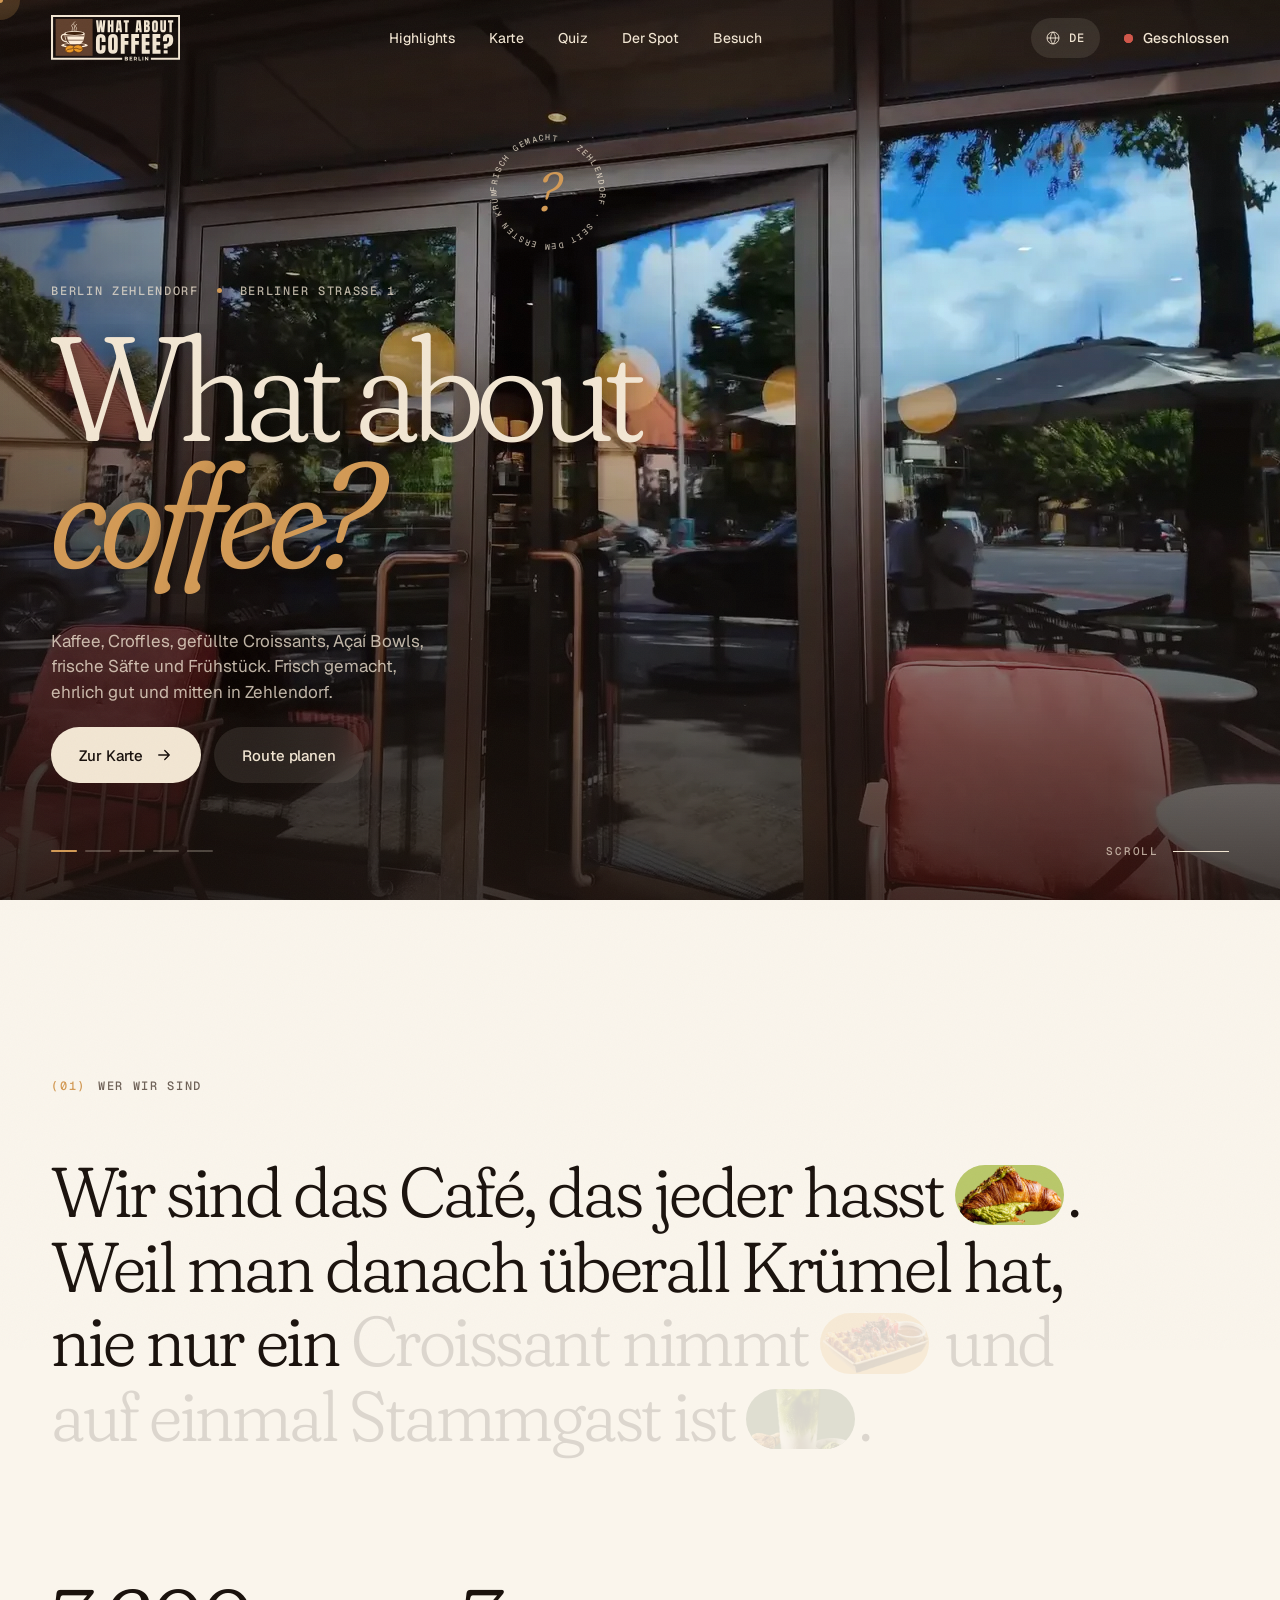
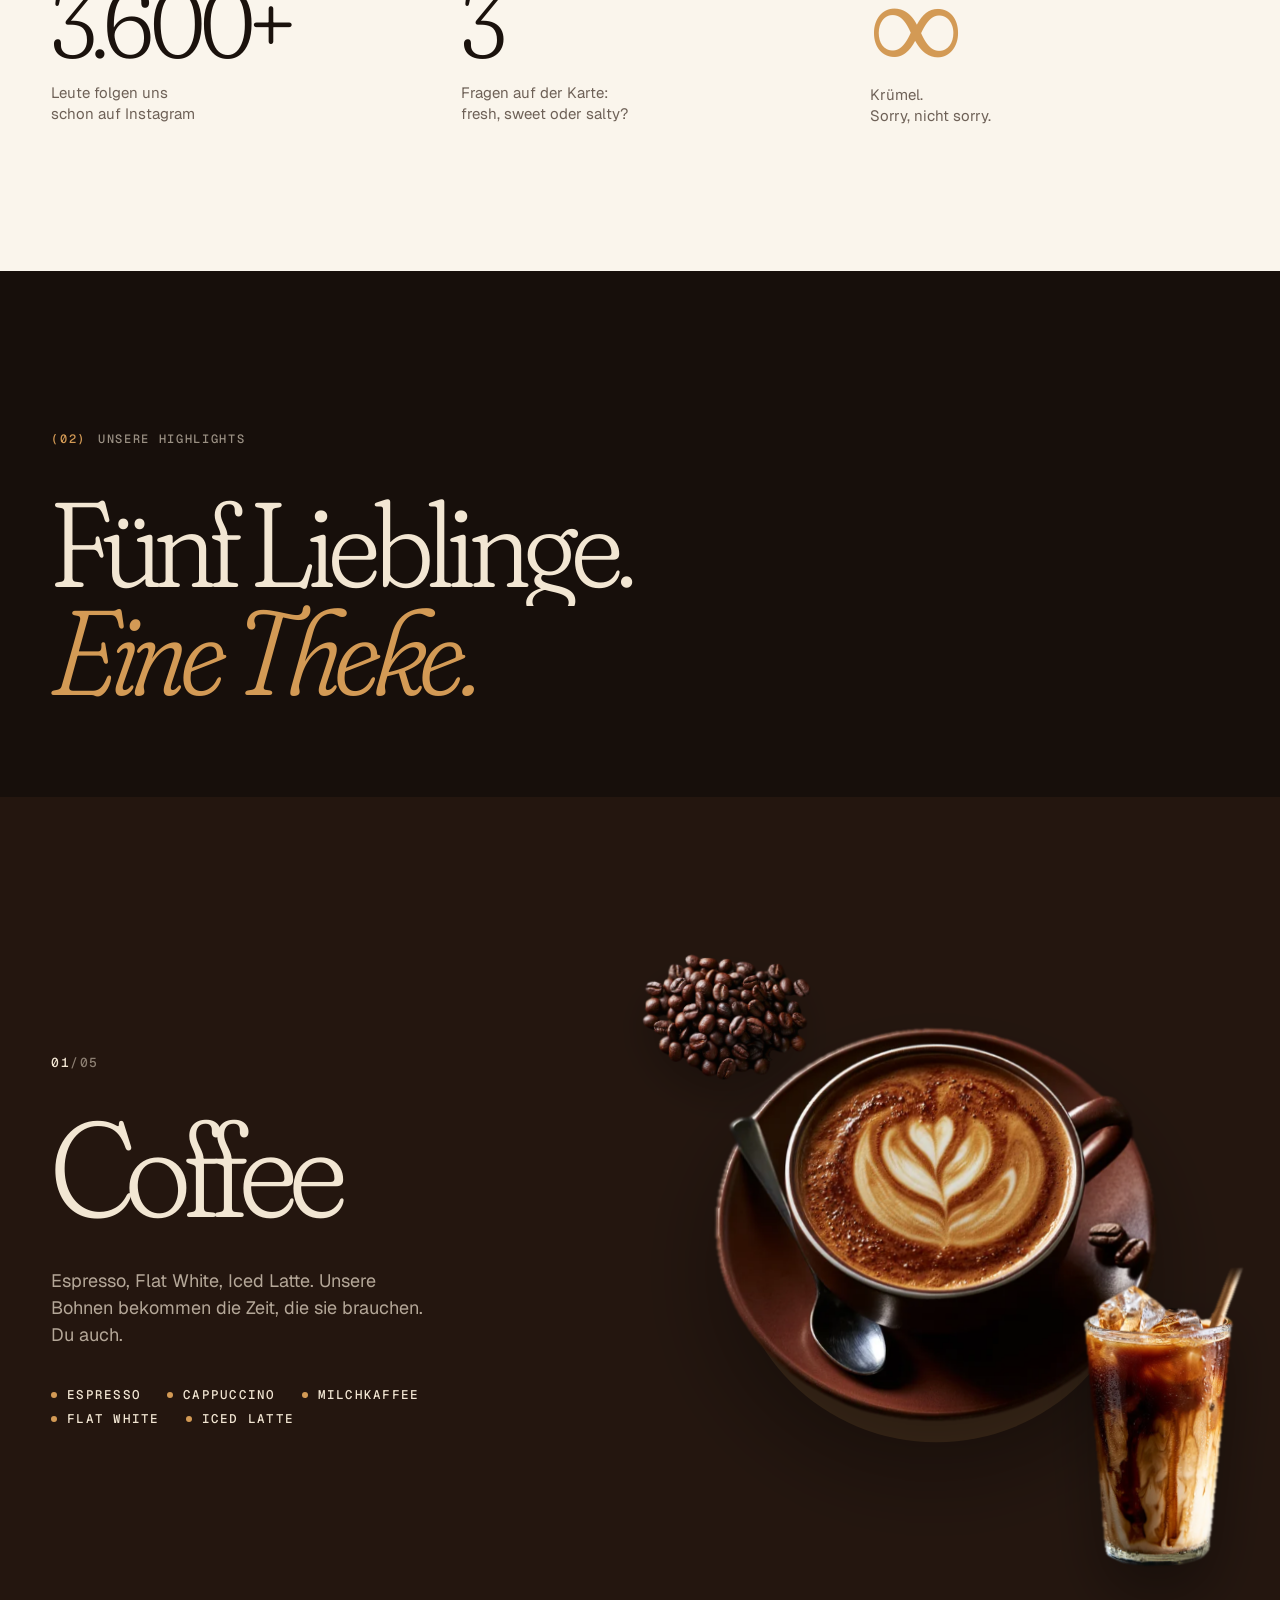
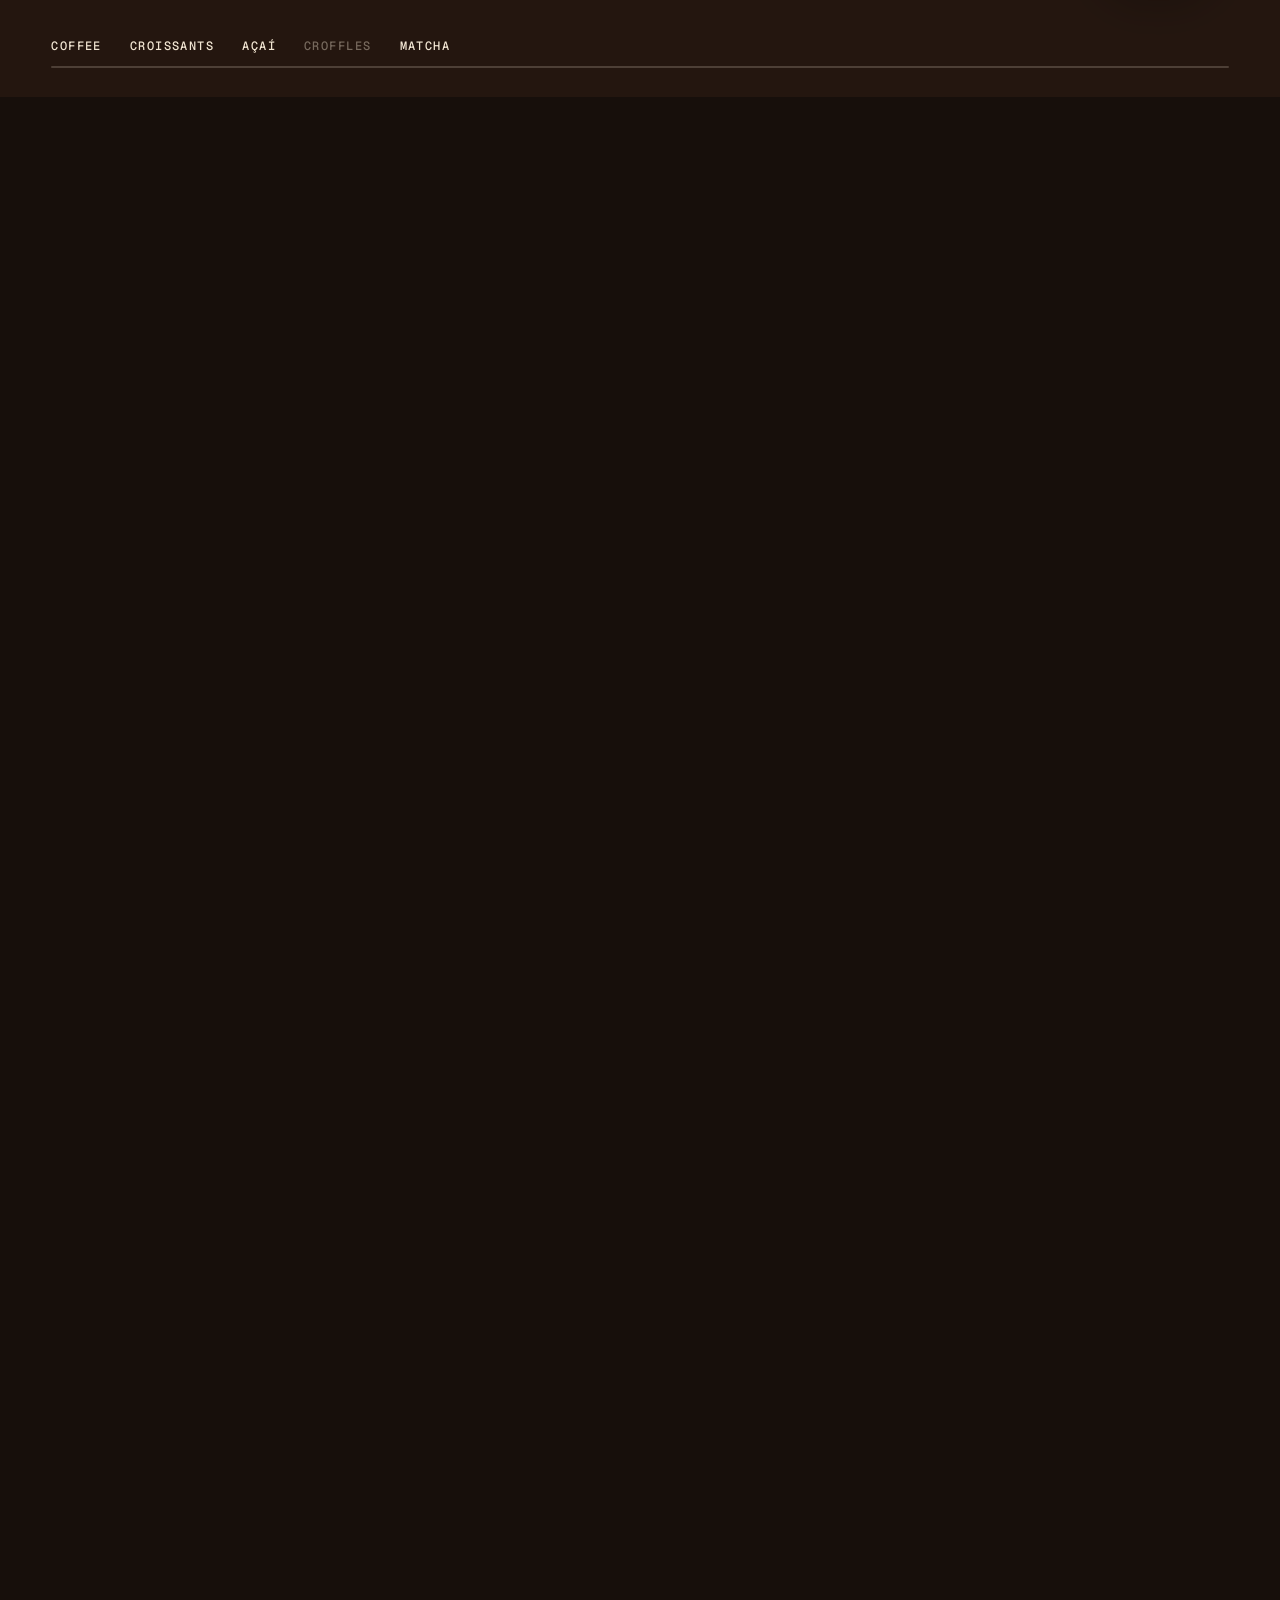
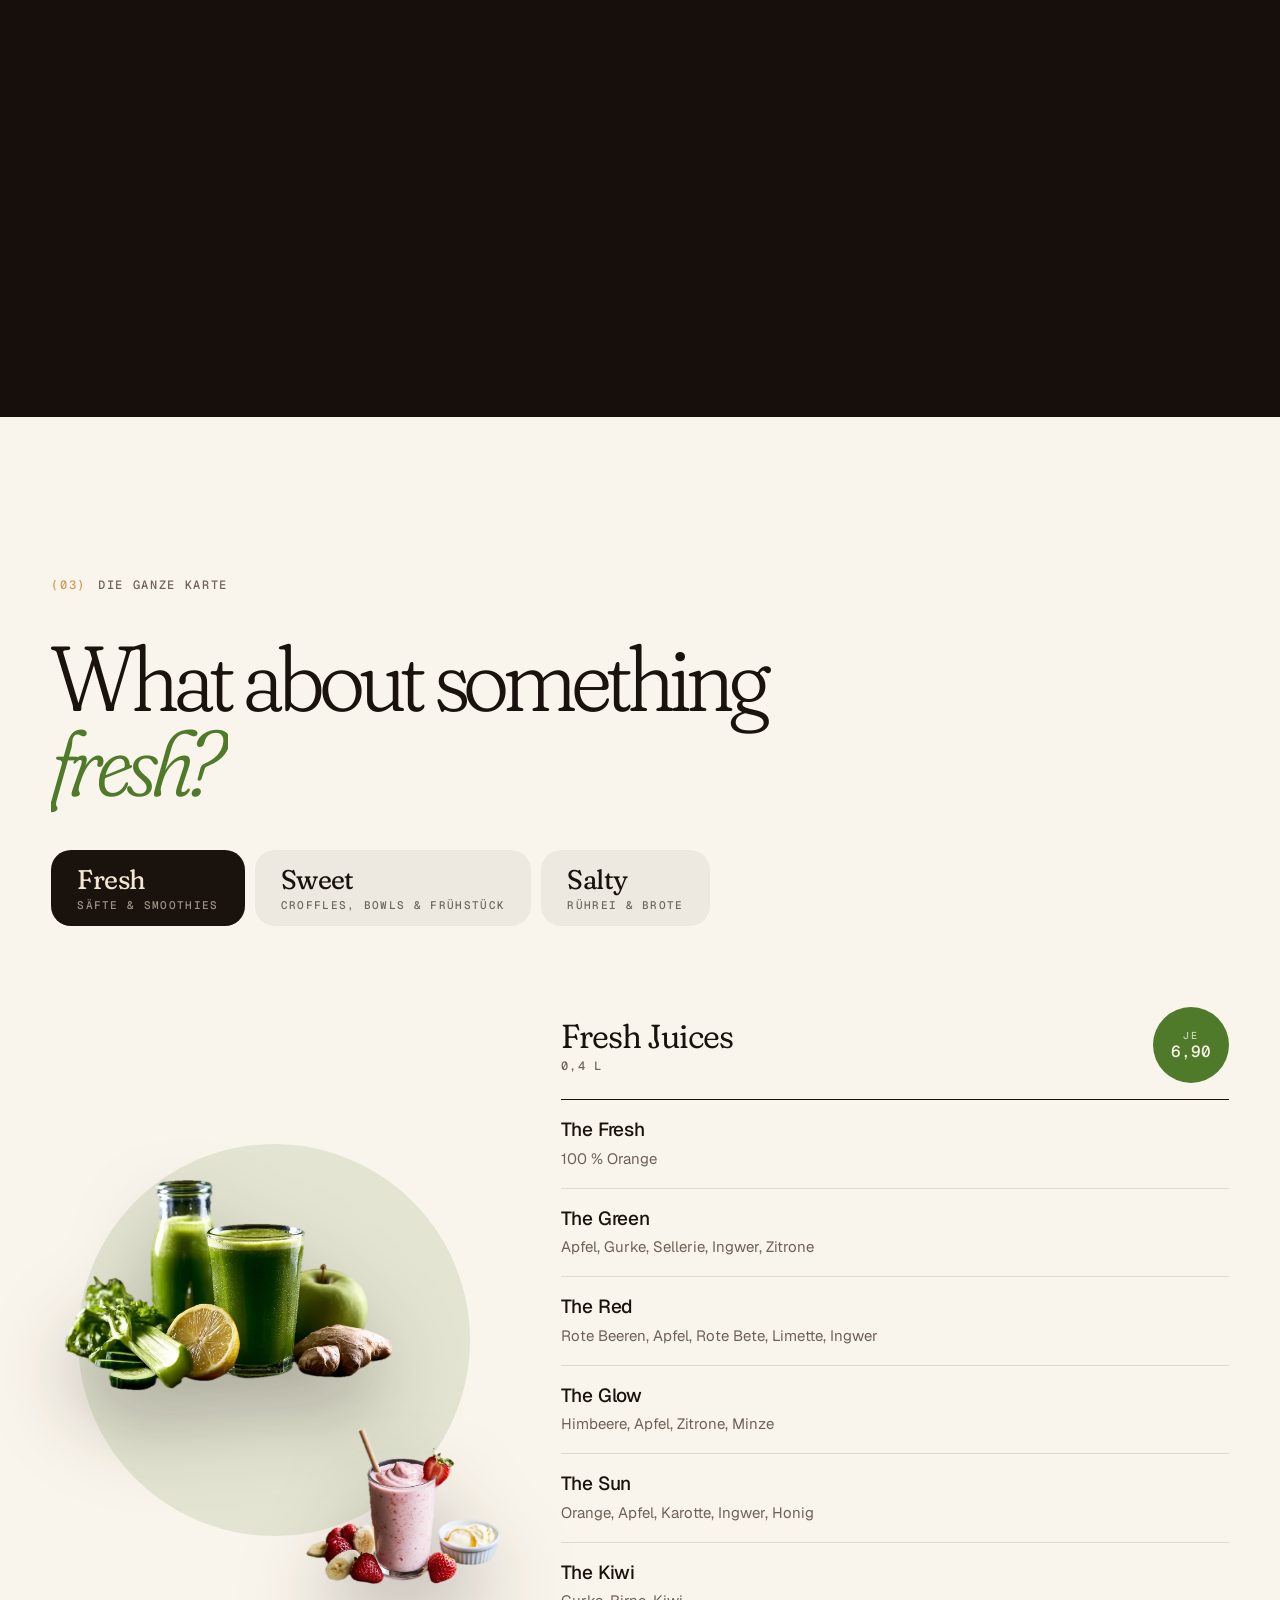
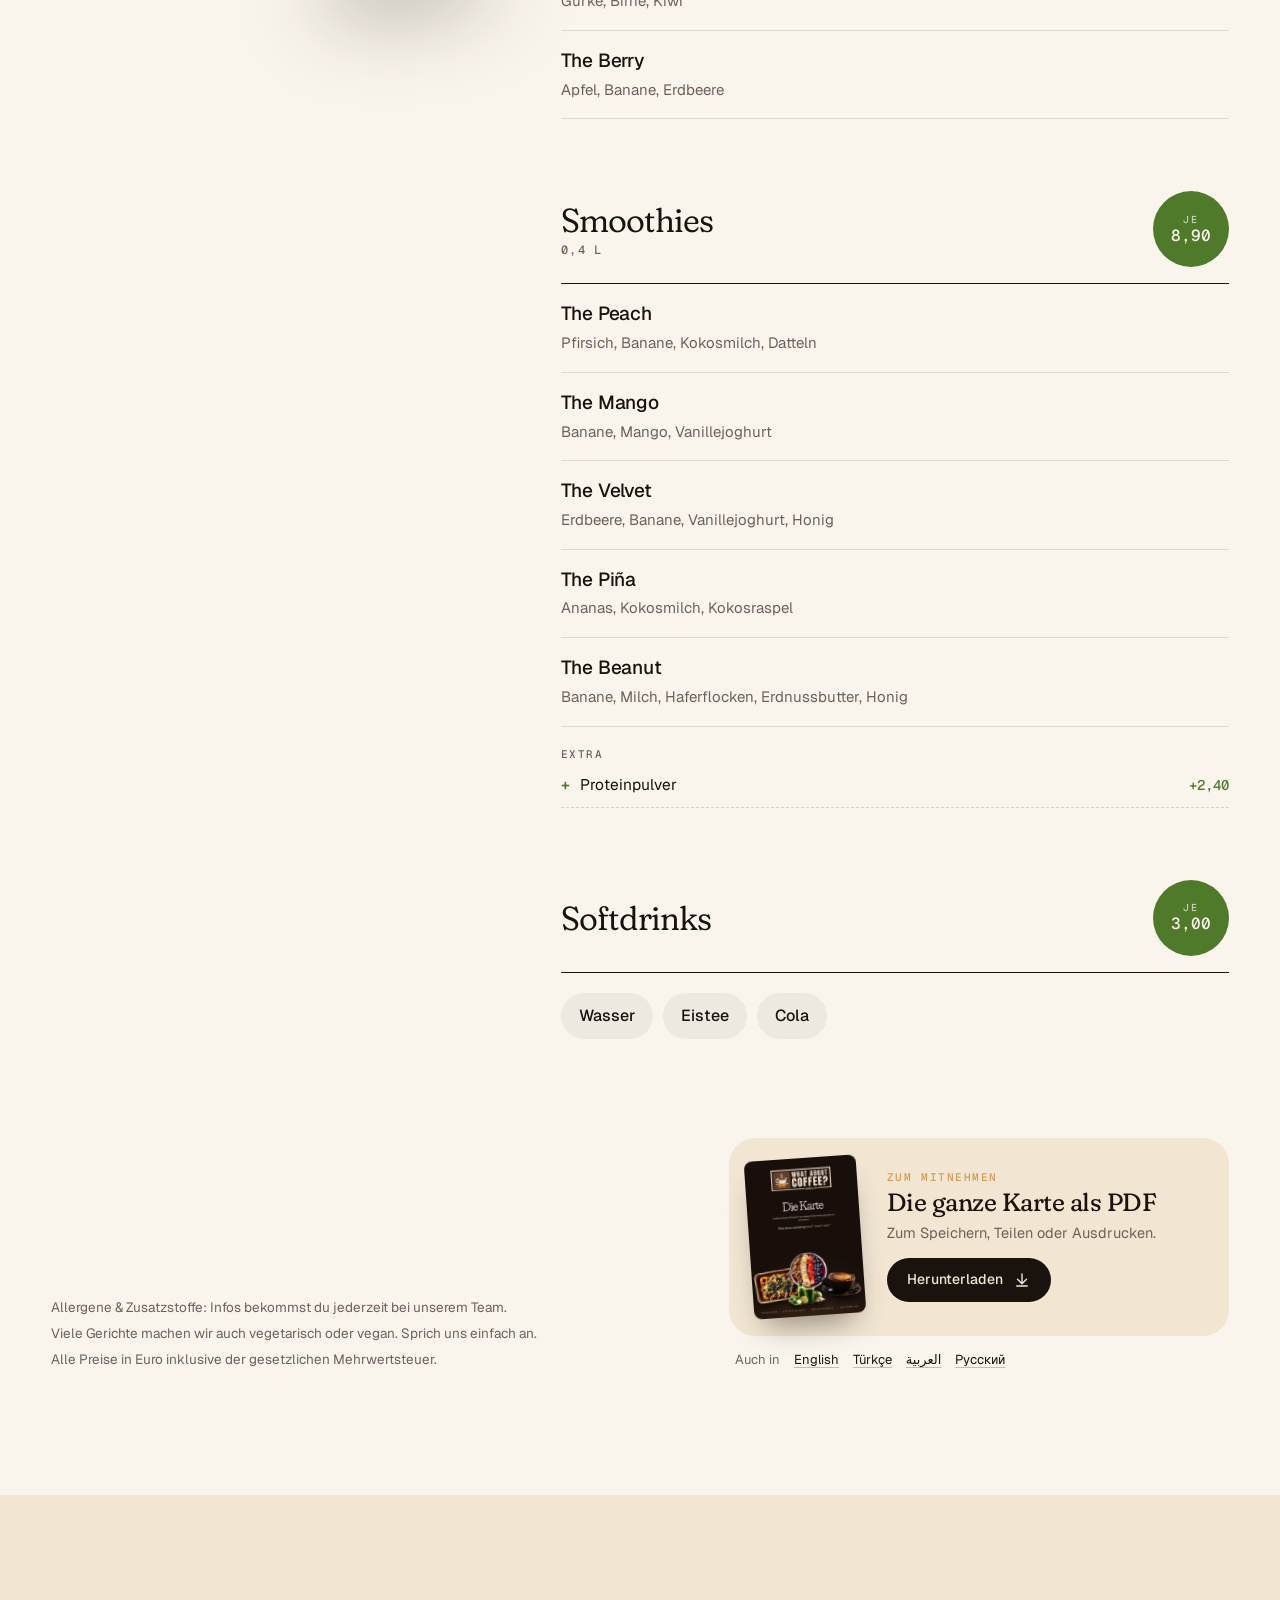
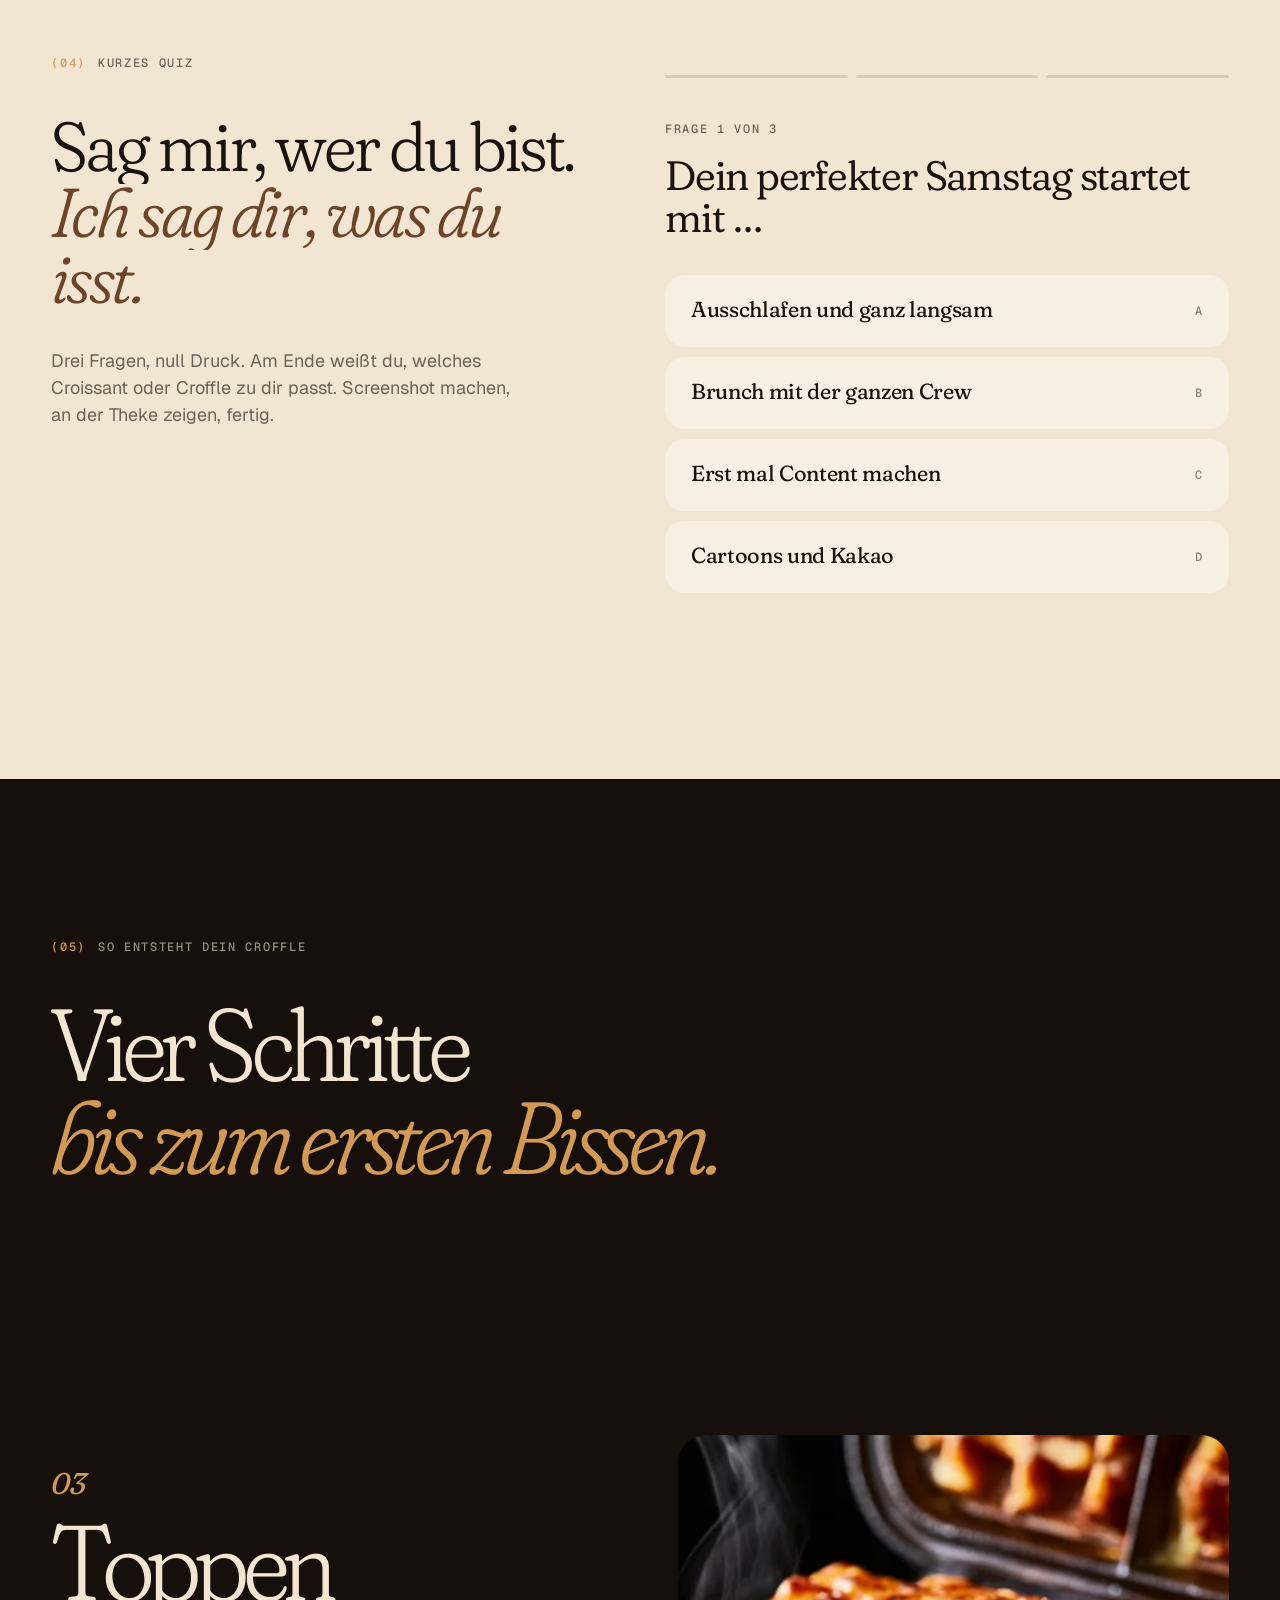
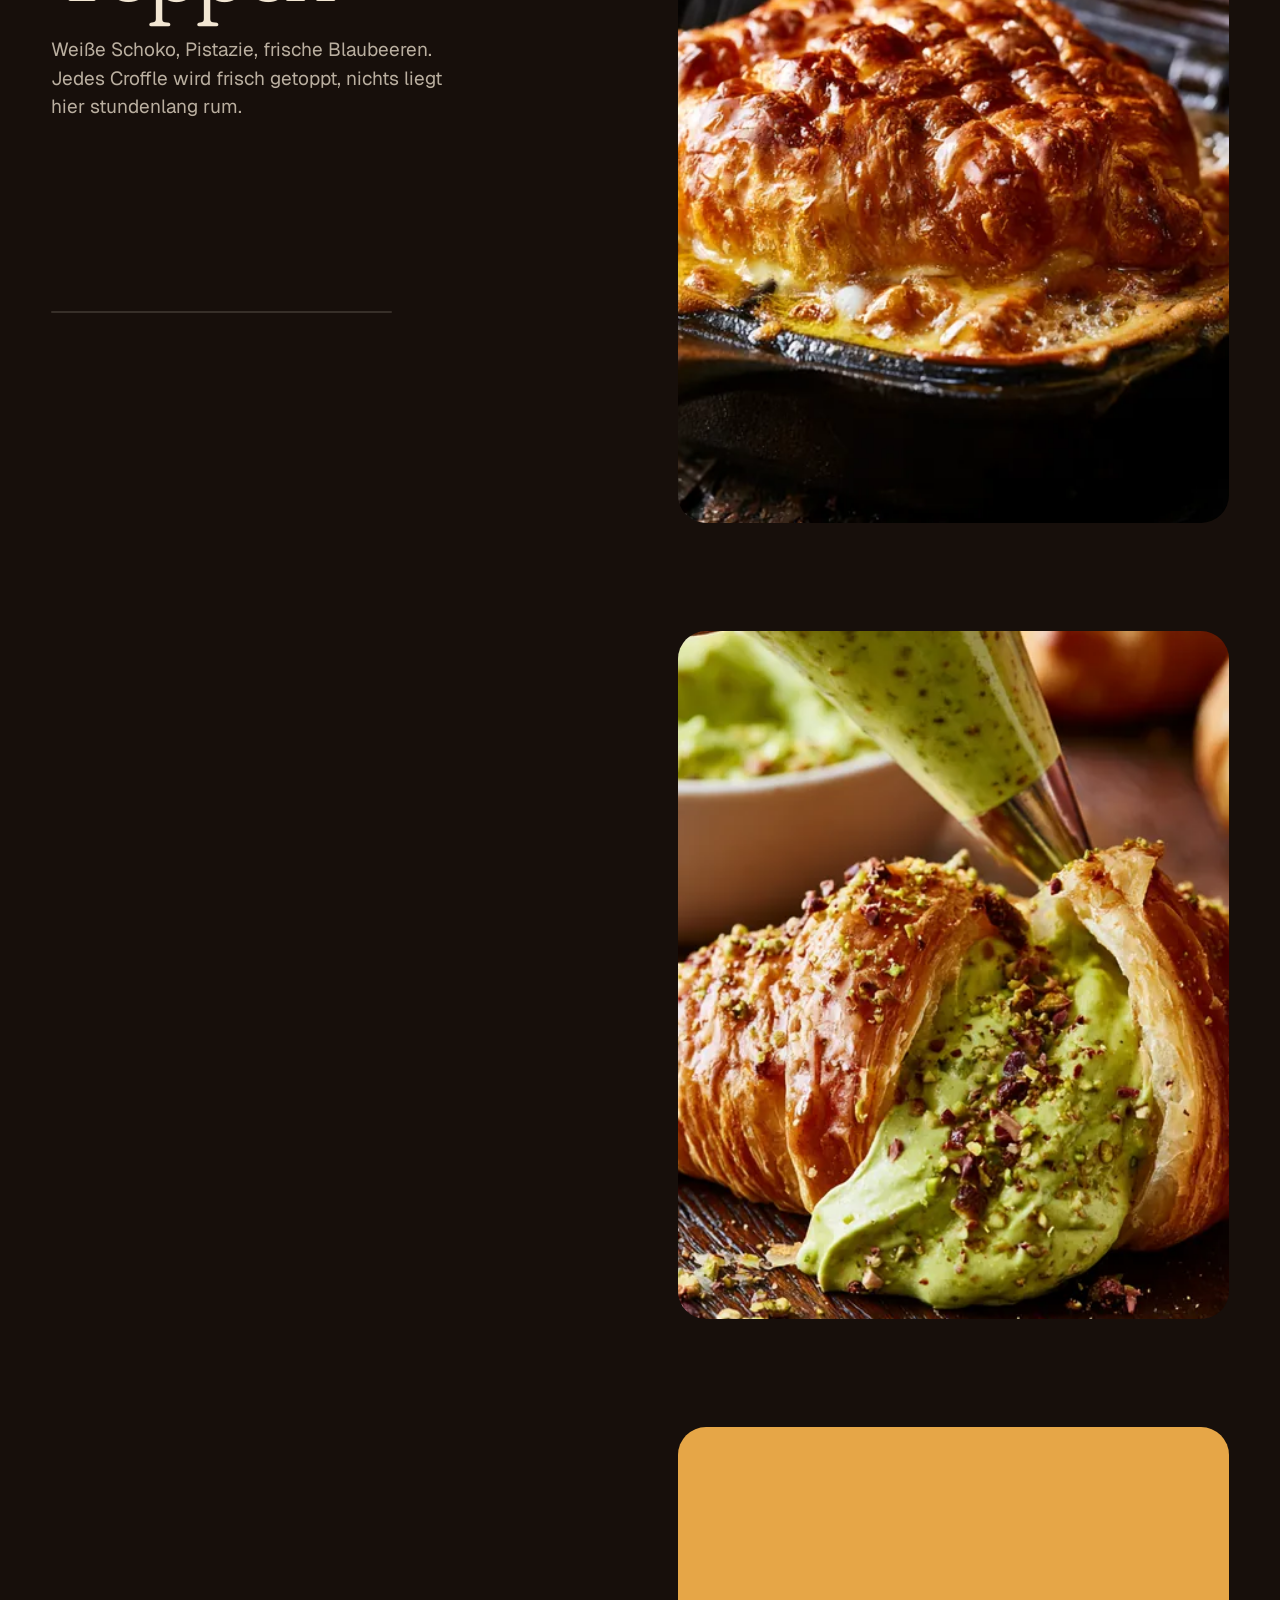
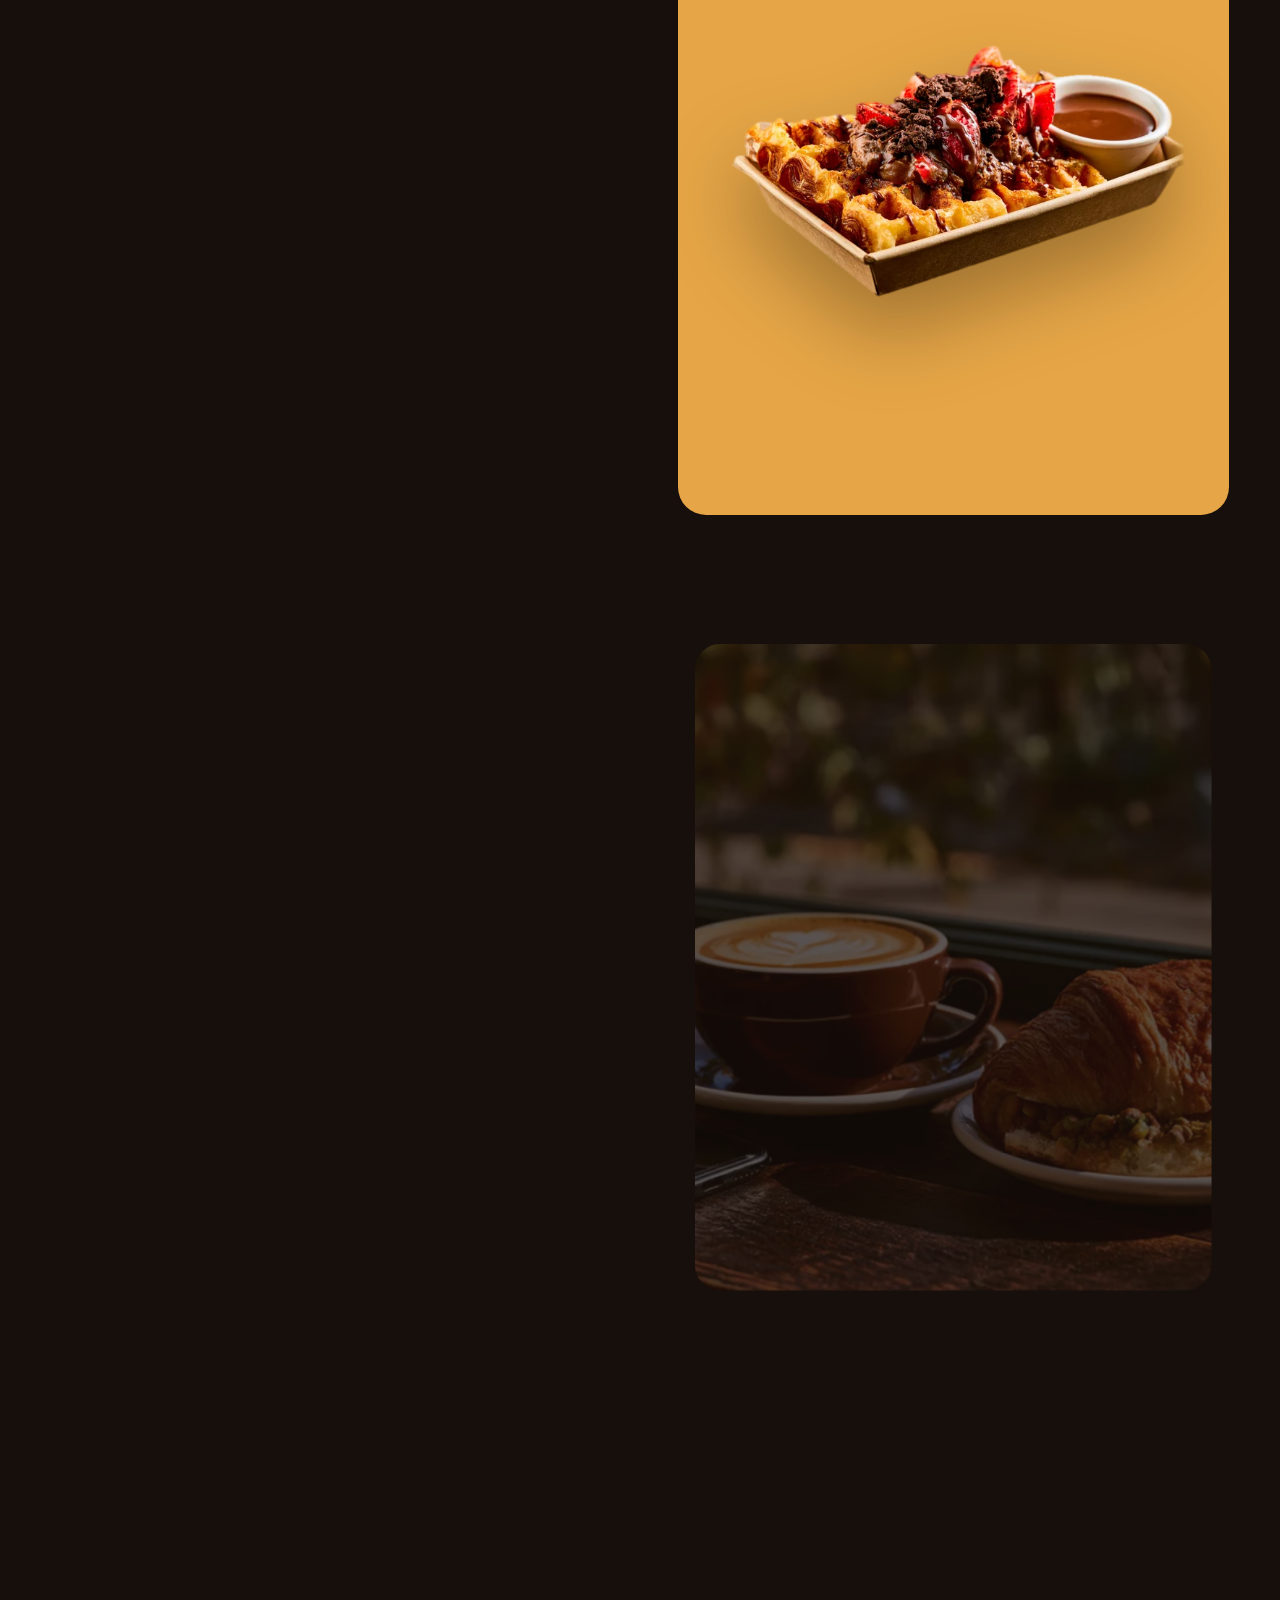
==== index.html @ 10cccfdd "What about coffee? Website 202611030933 Co-Authored-By: Claude Opus 5.5 <noreply@anthropic.com>" ====
<!doctype html>
<html lang="de">
<head>
  <meta name="robots" content="noindex, nofollow">
  <meta charset="utf-8">
  <meta name="viewport" content="width=device-width, initial-scale=1, viewport-fit=cover">
  <script>
    /* Sprache: ?lang= vor gespeicherter Wahl, sonst Deutsch. Arabisch läuft von rechts nach links. */
    (function (d) {
      var L = ["de", "en", "tr", "ar", "ru"], q = (location.search.match(/[?&]lang=([a-z]{2})/) || [])[1], s = null;
      try { s = localStorage.getItem("wac-lang"); if (L.indexOf(q) > -1) localStorage.setItem("wac-lang", q); } catch (e) {}
      var lang = L.indexOf(q) > -1 ? q : (L.indexOf(s) > -1 ? s : "de");
      d.lang = lang;
      d.dir = lang === "ar" ? "rtl" : "ltr";
      if (lang !== "de") d.classList.add("i18n-wait");
      var extra = { ru: "Literata:ital,opsz,wght@0,7..72,200..800;1,7..72,200..800", ar: "Amiri:ital,wght@0,400;0,700&family=IBM+Plex+Sans+Arabic:wght@300;400;500;600" }[lang];
      if (extra) {
        var l = document.createElement("link");
        l.rel = "stylesheet";
        l.href = "https://fonts.googleapis.com/css2?family=" + extra + "&display=swap";
        document.head.appendChild(l);
      }
      setTimeout(function () { d.classList.remove("i18n-wait"); }, 4000);
    })(document.documentElement);
  </script>
  <title data-i18n="meta.title">What about coffee? | Croffles, Açaí Bowls &amp; Frühstück in Berlin Zehlendorf</title>
  <meta name="description" data-i18n-a="content:meta.desc" content="What about coffee? Kaffee, Croffles, gefüllte Croissants, Açaí und Matcha Bowls, frische Säfte, Smoothies und Frühstück. Berliner Straße 1, 14169 Berlin Zehlendorf.">
  <meta name="theme-color" content="#170F0B">
  <meta property="og:type" content="website">
  <meta property="og:title" content="What about coffee? Berlin Zehlendorf">
  <meta property="og:description" content="Kaffee, Croffles, gefüllte Croissants, Açaí und Matcha Bowls. Berliner Straße 1, 14169 Berlin.">
  <meta property="og:image" content="https://nadercbz.github.io/what-about-coffee/assets/og.jpg">
  <meta property="og:image:width" content="1200">
  <meta property="og:image:height" content="630">
  <meta name="twitter:card" content="summary_large_image">
  <link rel="icon" href="assets/icon.svg" type="image/svg+xml">
  <link rel="apple-touch-icon" href="assets/logo/apple-touch-icon.png">
  <link rel="preconnect" href="https://fonts.googleapis.com">
  <link rel="preconnect" href="https://fonts.gstatic.com" crossorigin>
  <link href="https://fonts.googleapis.com/css2?family=Fraunces:ital,opsz,wght,SOFT,WONK@0,9..144,100..900,0..100,0..1;1,9..144,100..900,0..100,0..1&family=Geist:wght@300..700&family=Geist+Mono:wght@400;500&display=swap" rel="stylesheet">
  <link rel="preload" as="image" href="assets/video/ambient-poster-hoch.webp" media="(max-aspect-ratio: 3/4)">
  <link rel="preload" as="image" href="assets/video/ambient-poster.webp" media="(min-aspect-ratio: 3/4)">
  <link rel="stylesheet" href="css/style.css">
</head>
<body class="is-loading">

  <!-- ───────── Preloader ───────── -->
  <div class="loader" aria-hidden="true">
    <div class="loader__logo">
      <svg class="loader__base" viewBox="0 0 1000 356"><use href="#logo-wac"/></svg>
      <svg class="loader__full" viewBox="0 0 1000 356"><use href="#logo-wac"/></svg>
    </div>
    <div class="loader__count"><span class="loader__num">0</span><span>%</span></div>
    <div class="loader__word">brewing</div>
  </div>

  <!-- ───────── Cursor ───────── -->
  <div class="cursor" aria-hidden="true"><span class="cursor__label"></span></div>
  <div class="cursor-dot" aria-hidden="true"></div>

  <!-- ───────── Nav ───────── -->
  <header class="nav">
    <a href="#top" class="nav__logo" aria-label="What about coffee? Startseite" data-i18n-a="aria-label:a11y.home">
      <svg class="nav__mark" viewBox="0 0 1000 356" aria-hidden="true"><use href="#logo-wac"/></svg>
    </a>
    <nav class="nav__links" aria-label="Hauptnavigation" data-i18n-a="aria-label:a11y.mainnav">
      <a href="#karte" data-cursor="hover" data-i18n="nav.highlights">Highlights</a>
      <a href="#speisekarte" data-cursor="hover" data-i18n="nav.karte">Karte</a>
      <a href="#quiz" data-cursor="hover" data-i18n="nav.quiz">Quiz</a>
      <a href="#spot" data-cursor="hover" data-i18n="nav.spot">Der Spot</a>
      <a href="#besuch" data-cursor="hover" data-i18n="nav.besuch">Besuch</a>
    </nav>
    <div class="lang">
      <button class="lang__toggle" type="button" aria-expanded="false" aria-controls="langMenu" aria-label="Sprache wählen" data-i18n-a="aria-label:lang.label" data-cursor="hover">
        <svg viewBox="0 0 24 24" aria-hidden="true"><circle cx="12" cy="12" r="9"/><path d="M3 12h18M12 3c2.4 2.6 3.6 5.6 3.6 9s-1.2 6.4-3.6 9c-2.4-2.6-3.6-5.6-3.6-9S9.6 5.6 12 3z"/></svg>
        <span data-lang-current>DE</span>
      </button>
      <div class="lang__menu" id="langMenu">
        <a data-lang="de" lang="de" href="?lang=de">Deutsch<span>DE</span></a>
        <a data-lang="en" lang="en" href="?lang=en">English<span>EN</span></a>
        <a data-lang="tr" lang="tr" href="?lang=tr">Türkçe<span>TR</span></a>
        <a data-lang="ar" lang="ar" href="?lang=ar">العربية<span>AR</span></a>
        <a data-lang="ru" lang="ru" href="?lang=ru">Русский<span>RU</span></a>
      </div>
    </div>
    <a class="nav__cta" href="https://www.google.com/maps/dir/?api=1&amp;destination=Berliner+Stra%C3%9Fe+1,+14169+Berlin" target="_blank" rel="noopener" data-cursor="hover">
      <span class="status-dot" data-status-dot></span><span data-status-short>Route</span>
    </a>
    <button class="nav__burger" aria-label="Menü öffnen" data-i18n-a="aria-label:js.menuOpen" aria-expanded="false" aria-controls="menu"><span></span><span></span></button>
  </header>

  <div class="menu" id="menu" aria-hidden="true">
    <nav class="menu__links" aria-label="Mobile Navigation" data-i18n-a="aria-label:a11y.mobilenav">
      <a href="#karte" data-i18n="nav.highlights">Highlights</a>
      <a href="#speisekarte" data-i18n="nav.karte">Karte</a>
      <a href="#quiz" data-i18n="nav.quiz">Quiz</a>
      <a href="#croffle" data-i18n="nav.croffle">Croffle</a>
      <a href="#spot" data-i18n="nav.spot">Der Spot</a>
      <a href="#reels" data-i18n="nav.reels">Reels</a>
      <a href="#besuch" data-i18n="nav.besuch">Besuch</a>
    </nav>
    <div class="menu__langs" aria-label="Sprache wählen" data-i18n-a="aria-label:lang.label"><a data-lang="de" lang="de" href="?lang=de">DE</a><a data-lang="en" lang="en" href="?lang=en">EN</a><a data-lang="tr" lang="tr" href="?lang=tr">TR</a><a data-lang="ar" lang="ar" href="?lang=ar">AR</a><a data-lang="ru" lang="ru" href="?lang=ru">RU</a></div>
    <div class="menu__foot">
      <span>Berliner Straße 1, 14169 Berlin</span>
      <a href="https://www.instagram.com/whataboutcoffeeberlin/" target="_blank" rel="noopener">@whataboutcoffeeberlin</a>
    </div>
  </div>

  <main id="top">

    <!-- ───────── Hero ───────── -->
    <section class="hero" aria-label="Willkommen" data-i18n-a="aria-label:a11y.hero">
      <video class="hero__video" autoplay muted loop playsinline preload="auto" poster="assets/video/ambient-poster.webp" aria-hidden="true" tabindex="-1"
        data-quer="assets/video/ambient.mp4" data-hoch="assets/video/ambient-hoch.mp4" data-poster-hoch="assets/video/ambient-poster-hoch.webp"></video>
      <div class="hero__shade" aria-hidden="true"></div>

      <div class="hero__badge" aria-hidden="true">
        <svg viewBox="0 0 200 200">
          <defs><path id="circle" d="M100 100 m-78 0 a78 78 0 1 1 156 0 a78 78 0 1 1 -156 0"/></defs>
          <text><textPath href="#circle" data-i18n="hero.badge">frisch gemacht · Zehlendorf · seit dem ersten Krümel · </textPath></text>
        </svg>
        <span class="hero__badge-q">?</span>
      </div>

      <div class="hero__content">
        <p class="eyebrow hero__eyebrow"><span>Berlin Zehlendorf</span><span>Berliner Straße 1</span></p>
        <h1 class="hero__title" dir="ltr">
          <span class="hero__line"><span class="hero__line-in">What about</span></span>
          <span class="hero__line hero__line--rot"><span class="hero__rot" aria-live="polite">coffee?</span></span>
        </h1>
        <div class="hero__bottom">
          <p class="hero__lead" data-i18n="hero.lead">Kaffee, Croffles, gefüllte Croissants, Açaí Bowls, frische Säfte und Frühstück. Frisch gemacht, ehrlich gut und mitten in Zehlendorf.</p>
          <div class="hero__actions">
            <a href="#speisekarte" class="btn btn--solid" data-magnetic data-cursor="hover"><span data-i18n="hero.cta">Zur Karte</span><svg viewBox="0 0 24 24" aria-hidden="true"><path d="M5 12h14M13 6l6 6-6 6"/></svg></a>
            <a href="https://www.google.com/maps/dir/?api=1&amp;destination=Berliner+Stra%C3%9Fe+1,+14169+Berlin" target="_blank" rel="noopener" class="btn btn--ghost" data-magnetic data-cursor="hover"><span data-i18n="cta.route">Route planen</span></a>
          </div>
        </div>
      </div>

      <div class="hero__foot">
        <div class="hero__dots" role="tablist" aria-label="Produkt wählen" data-i18n-a="aria-label:a11y.dots">
          <button role="tab" aria-selected="true" data-i="0" aria-label="Coffee"></button>
          <button role="tab" aria-selected="false" data-i="1" aria-label="Croffles"></button>
          <button role="tab" aria-selected="false" data-i="2" aria-label="Croissants"></button>
          <button role="tab" aria-selected="false" data-i="3" aria-label="Açaí"></button>
          <button role="tab" aria-selected="false" data-i="4" aria-label="Matcha"></button>
        </div>
        <div class="hero__scroll" aria-hidden="true"><span>Scroll</span><i></i></div>
      </div>
    </section>

    <!-- ───────── Manifest ───────── -->
    <section class="manifest" aria-labelledby="manifest-title">
      <p class="label"><span>(01)</span> <span data-i18n="man.label">Wer wir sind</span></p>
      <h2 class="manifest__text" id="manifest-title" data-i18n="man.text">
        Wir sind das Café, das jeder <span class="nw">hasst<span class="pill pill--a"><img src="assets/img/c5_croissant_pistazie_m.webp" alt="" loading="lazy"></span>.</span> Weil man danach überall Krümel hat, nie nur ein Croissant nimmt<span class="pill pill--b"><img src="assets/img/c4_croffle_schoko_m.webp" alt="" loading="lazy"></span> und auf einmal Stammgast <span class="nw">ist<span class="pill pill--c"><img src="assets/img/c8_iced_matcha_m.webp" alt="" loading="lazy"></span>.</span>
      </h2>
      <div class="stats">
        <div class="stat"><span class="stat__num" data-count="3600" data-suffix="+">0</span><span class="stat__txt" data-i18n="man.stat1">Leute folgen uns<br>schon auf Instagram</span></div>
        <div class="stat"><span class="stat__num" data-count="3">0</span><span class="stat__txt" data-i18n="man.stat2">Fragen auf der Karte:<br>fresh, sweet oder salty?</span></div>
        <div class="stat"><span class="stat__num stat__num--inf">∞</span><span class="stat__txt" data-i18n="man.stat3">Krümel.<br>Sorry, nicht sorry.</span></div>
      </div>
    </section>

    <!-- ───────── Karte ───────── -->
    <section class="karte" id="karte" aria-labelledby="karte-title">
      <div class="karte__head">
        <p class="label"><span>(02)</span> <span data-i18n="karte.label">Unsere Highlights</span></p>
        <h2 class="karte__title" id="karte-title"><span class="split-lines" data-i18n="karte.t1">Fünf Lieblinge.</span><span class="split-lines" data-i18n="karte.t2"><em>Eine Theke.</em></span></h2>
      </div>

      <div class="karte__pin" dir="ltr">
        <div class="karte__track">

          <article class="panel panel--coffee" data-panel="0">
            <div class="panel__text">
              <span class="panel__num">01<small>/05</small></span>
              <h3 class="panel__name">Coffee</h3>
              <p class="panel__desc" data-i18n="p.coffee.desc">Espresso, Flat White, Iced Latte. Unsere Bohnen bekommen die Zeit, die sie brauchen. Du auch.</p>
              <ul class="panel__list"><li>Espresso</li><li>Cappuccino</li><li data-i18n="p.milchkaffee">Milchkaffee</li><li>Flat White</li><li>Iced Latte</li></ul>
            </div>
            <div class="panel__art">
              <img class="panel__img panel__img--main" src="assets/img/c10_flat_white_oben.webp" srcset="assets/img/c10_flat_white_oben_m.webp 640w, assets/img/c10_flat_white_oben.webp 1100w" sizes="(max-width: 900px) 80vw, 40vw" alt="Flat White mit Latte Art von oben, Tasse auf Untertasse mit Löffel und Kaffeebohnen" data-i18n-a="alt:alt.c10" loading="lazy">
              <img class="panel__img panel__img--side" src="assets/img/c1_iced_latte_m.webp" alt="Iced Latte im Becher" data-i18n-a="alt:alt.c1" loading="lazy">
              <img class="panel__img panel__img--decor" src="assets/img/d1_bohnen_m.webp" alt="" loading="lazy">
            </div>
          </article>

          <article class="panel panel--croissant" data-panel="1">
            <div class="panel__text">
              <span class="panel__num">02<small>/05</small></span>
              <h3 class="panel__name" data-i18n="p.croissant.name">Croissants<em>gefüllt</em></h3>
              <p class="panel__desc" data-i18n="p.croissant.desc">Klassisch oder gefüllt bis zum Rand. Die Frage ist nicht ob, sondern welches. Und ob du teilst. Spoiler: eher nicht.</p>
              <ul class="panel__list"><li><span data-i18n="p.croissant">Croissant</span> <b data-preis="croissant"></b></li><li><span data-i18n="p.gefuellt">Gefüllt</span> <b data-preis="croissant-gefuellt"></b></li><li data-i18n="p.pistazie">Pistazie</li><li data-i18n="p.schokohasel">Schoko Haselnuss</li></ul>
            </div>
            <div class="panel__art">
              <img class="panel__img panel__img--main" src="assets/img/c5_croissant_pistazie.webp" srcset="assets/img/c5_croissant_pistazie_m.webp 640w, assets/img/c5_croissant_pistazie.webp 1100w" sizes="(max-width: 900px) 80vw, 40vw" alt="Croissant gefüllt mit Pistaziencreme" data-i18n-a="alt:alt.c5" loading="lazy">
              <img class="panel__img panel__img--side" src="assets/img/c6_croissant_schoko_m.webp" alt="Croissant mit Haselnuss Creme und Crunch" data-i18n-a="alt:alt.c6" loading="lazy">
              <img class="panel__img panel__img--decor" src="assets/img/d3_pistazien_m.webp" alt="" loading="lazy">
            </div>
          </article>

          <article class="panel panel--acai" data-panel="2">
            <div class="panel__text">
              <span class="panel__num">03<small>/05</small></span>
              <h3 class="panel__name">Açaí<em>Bowl</em></h3>
              <p class="panel__desc" data-i18n="p.acai.desc">Kalt, cremig, tiefviolett. Mit frischen Früchten, Granola und einem Hauch Honig. Sommer zum Löffeln, das ganze Jahr.</p>
              <ul class="panel__list" data-preise="acai-bowl"><li data-i18n="p.fruechte">Frische Früchte</li><li>Granola</li></ul>
            </div>
            <div class="panel__art">
              <img class="panel__img panel__img--main" src="assets/img/c7_acai.webp" srcset="assets/img/c7_acai_m.webp 640w, assets/img/c7_acai.webp 1100w" sizes="(max-width: 900px) 80vw, 40vw" alt="Açaí Bowl mit Banane, Erdbeeren, Blaubeeren und Granola" data-i18n-a="alt:alt.c7" loading="lazy">
              <img class="panel__img panel__img--decor panel__img--decor-lg" src="assets/img/d2_beeren_m.webp" alt="" loading="lazy">
            </div>
          </article>

          <article class="panel panel--croffle" data-panel="3">
            <div class="panel__text">
              <span class="panel__num">04<small>/05</small></span>
              <h3 class="panel__name">Croffles</h3>
              <p class="panel__desc" data-i18n="p.croffle.desc">Halb Croissant, halb Waffel, ganz große Liebe. Außen knusprig, innen fluffig, oben drauf, was dein Herz will.</p>
              <ul class="panel__list"><li>Croffle <b data-preis="croffle"></b></li><li data-i18n="p.pistazie">Pistazie</li><li data-i18n="p.blaubeere">Blaubeere &amp; weiße Schoko</li><li data-i18n="p.schokohasel">Schoko Haselnuss</li></ul>
            </div>
            <div class="panel__art">
              <img class="panel__img panel__img--main" src="assets/img/c4_croffle_schoko.webp" srcset="assets/img/c4_croffle_schoko_m.webp 640w, assets/img/c4_croffle_schoko.webp 1100w" sizes="(max-width: 900px) 80vw, 40vw" alt="Croffle mit Schoko Haselnuss Creme, Erdbeeren und Waffelstücken" data-i18n-a="alt:alt.c4" loading="lazy">
              <img class="panel__img panel__img--side" src="assets/img/c3_croffle_pistazie_m.webp" alt="Croffle mit Pistaziencreme" data-i18n-a="alt:alt.c3" loading="lazy">
            </div>
          </article>

          <article class="panel panel--matcha" data-panel="4">
            <div class="panel__text">
              <span class="panel__num">05<small>/05</small></span>
              <h3 class="panel__name">Matcha<em>Bowl</em></h3>
              <p class="panel__desc" data-i18n="p.matcha.desc">Grün, cremig und voll mit frischen Toppings. Sieht aus wie Urlaub und ist genau richtig für deine Story. Wir wissen, dass du sie machst.</p>
              <ul class="panel__list" data-preise="matcha-bowl"><li data-i18n="p.getoppt">Frisch getoppt</li></ul>
            </div>
            <div class="panel__art">
              <img class="panel__img panel__img--main" src="assets/img/m1_matcha_bowl.webp" srcset="assets/img/m1_matcha_bowl_m.webp 600w, assets/img/m1_matcha_bowl.webp 1000w" sizes="(max-width: 900px) 80vw, 40vw" alt="Matcha Bowl mit Banane, Erdbeeren, Blaubeeren, Granola und Kokoschips" data-i18n-a="alt:alt.m1" loading="lazy">
              <img class="panel__img panel__img--side" src="assets/img/c8_iced_matcha_m.webp" alt="Iced Matcha Latte" data-i18n-a="alt:alt.c8" loading="lazy">
            </div>
          </article>

        </div>
        <div class="karte__progress" aria-hidden="true">
          <span class="is-on">Coffee</span><span>Croissants</span><span>Açaí</span><span>Croffles</span><span>Matcha</span>
          <i class="karte__bar"><b></b></i>
        </div>
      </div>
    </section>

    <!-- ───────── Ganze Karte (Inhalt aus js/karte-daten.js) ───────── -->
    <section class="board" id="speisekarte" aria-labelledby="board-title">
      <div class="board__head">
        <p class="label"><span>(03)</span> <span data-i18n="board.label">Die ganze Karte</span></p>
        <h2 class="board__title" id="board-title" dir="ltr"><span class="board__lead">What about something</span> <span class="board__mask"><em class="board__word">fresh?</em></span></h2>
        <div class="board__tabs" role="tablist" aria-label="Teil der Karte wählen" data-i18n-a="aria-label:a11y.tabs"></div>
      </div>
      <div class="board__body">
        <div class="board__art" aria-hidden="true"></div>
        <div class="board__panels"></div>
      </div>
      <div class="board__foot">
        <ul class="board__notes"></ul>
        <div class="board__dl">
          <a class="board__dl-card" href="assets/menu/What-about-coffee-Karte-DE.pdf" download data-dl data-cursor="hover">
            <img class="board__dl-cover" src="assets/menu/cover-de.webp" alt="" width="300" height="424" loading="lazy" data-dl-cover>
            <span class="board__dl-text">
              <small data-i18n="dl.kicker">Zum Mitnehmen</small>
              <strong data-i18n="dl.title">Die ganze Karte als PDF</strong>
              <span data-i18n="dl.txt">Zum Speichern, Teilen oder Ausdrucken.</span>
              <span class="board__dl-btn"><span data-i18n="dl.btn">Herunterladen</span><svg viewBox="0 0 24 24" aria-hidden="true"><path d="M12 4v12M6 11l6 6 6-6M5 20h14"/></svg></span>
            </span>
          </a>
          <p class="board__dl-langs"><span data-i18n="dl.more">Auch in</span> <a data-dl-lang="de" lang="de" href="assets/menu/What-about-coffee-Karte-DE.pdf" download>Deutsch</a><a data-dl-lang="en" lang="en" href="assets/menu/What-about-coffee-Karte-EN.pdf" download>English</a><a data-dl-lang="tr" lang="tr" href="assets/menu/What-about-coffee-Karte-TR.pdf" download>Türkçe</a><a data-dl-lang="ar" lang="ar" href="assets/menu/What-about-coffee-Karte-AR.pdf" download>العربية</a><a data-dl-lang="ru" lang="ru" href="assets/menu/What-about-coffee-Karte-RU.pdf" download>Русский</a></p>
        </div>
      </div>
    </section>

    <!-- ───────── Quiz ───────── -->
    <section class="quiz" id="quiz" aria-labelledby="quiz-title">
      <div class="quiz__intro">
        <p class="label"><span>(04)</span> <span data-i18n="quiz.label">Kurzes Quiz</span></p>
        <h2 class="quiz__title" id="quiz-title"><span class="split-lines" data-i18n="quiz.t1">Sag mir, wer du bist.</span><span class="split-lines" data-i18n="quiz.t2"><em>Ich sag dir, was du isst.</em></span></h2>
        <p class="quiz__lead" data-i18n="quiz.lead">Drei Fragen, null Druck. Am Ende weißt du, welches Croissant oder Croffle zu dir passt. Screenshot machen, an der Theke zeigen, fertig.</p>
      </div>
      <div class="quiz__box" data-cursor="hover">
        <div class="quiz__progress" aria-hidden="true"><i></i><i></i><i></i></div>
        <div class="quiz__stage" aria-live="polite"></div>
      </div>
    </section>

    <!-- ───────── Croffle Story ───────── -->
    <section class="story" id="croffle" aria-labelledby="story-title">
      <div class="story__head">
        <p class="label label--light"><span>(05)</span> <span data-i18n="story.label">So entsteht dein Croffle</span></p>
        <h2 class="story__title" id="story-title"><span class="split-lines" data-i18n="story.t1">Vier Schritte</span><span class="split-lines" data-i18n="story.t2"><em>bis zum ersten Bissen.</em></span></h2>
      </div>
      <div class="story__grid">
        <div class="story__sticky">
          <div class="story__steps">
            <div class="step is-active" data-step="0">
              <span class="step__num">01</span>
              <h3 class="step__name" data-i18n="story.s1">Pressen</h3>
              <p class="step__txt" data-i18n="story.s1.txt">Echter Croissant Teig kommt ins heiße Waffeleisen. Die Butter zischt, die Schichten werden zu Gold.</p>
            </div>
            <div class="step" data-step="1">
              <span class="step__num">02</span>
              <h3 class="step__name" data-i18n="story.s2">Füllen</h3>
              <p class="step__txt" data-i18n="story.s2.txt">Dann kommt die Füllung rein. Pistazie, Haselnuss oder Himbeere, großzügig und bis zum Rand.</p>
            </div>
            <div class="step" data-step="2">
              <span class="step__num">03</span>
              <h3 class="step__name" data-i18n="story.s3">Toppen</h3>
              <p class="step__txt" data-i18n="story.s3.txt">Weiße Schoko, Pistazie, frische Blaubeeren. Jedes Croffle wird frisch getoppt, nichts liegt hier stundenlang rum.</p>
            </div>
            <div class="step" data-step="3">
              <span class="step__num">04</span>
              <h3 class="step__name" data-i18n="story.s4">Genießen</h3>
              <p class="step__txt" data-i18n="story.s4.txt">Platz am Fenster, Kaffee dazu, Handy kurz weg. Okay, nach dem Foto.</p>
            </div>
          </div>
          <div class="story__meter" aria-hidden="true"><b></b></div>
        </div>
        <div class="story__media">
          <figure class="story__fig" data-step="0"><img src="assets/img/s3_waffeleisen.webp" srcset="assets/img/s3_waffeleisen_m.webp 960w, assets/img/s3_waffeleisen.webp 1800w" sizes="(max-width: 900px) 92vw, 46vw" alt="Croissant im heißen Waffeleisen" data-i18n-a="alt:alt.s3" loading="lazy"></figure>
          <figure class="story__fig" data-step="1"><img src="assets/img/s4_fuellen.webp" srcset="assets/img/s4_fuellen_m.webp 960w, assets/img/s4_fuellen.webp 1800w" sizes="(max-width: 900px) 92vw, 46vw" alt="Pistaziencreme wird in ein Croissant gespritzt" data-i18n-a="alt:alt.s4" loading="lazy"></figure>
          <figure class="story__fig story__fig--cut" data-step="2"><img src="assets/img/c4_croffle_schoko.webp" srcset="assets/img/c4_croffle_schoko_m.webp 640w, assets/img/c4_croffle_schoko.webp 1100w" sizes="(max-width: 900px) 80vw, 40vw" alt="Fertig getopptes Croffle mit Erdbeeren" data-i18n-a="alt:alt.c4b" loading="lazy"></figure>
          <figure class="story__fig" data-step="3"><img src="assets/img/s5_fensterplatz.webp" srcset="assets/img/s5_fensterplatz_m.webp 960w, assets/img/s5_fensterplatz.webp 1800w" sizes="(max-width: 900px) 92vw, 46vw" alt="Flat White und Croissant am Fensterplatz" data-i18n-a="alt:alt.s5" loading="lazy"></figure>
        </div>
      </div>
    </section>

    <!-- ───────── Der Spot ───────── -->
    <section class="spot" id="spot" aria-labelledby="spot-title">
      <div class="spot__head">
        <p class="label"><span>(06)</span> <span data-i18n="spot.label">Der Spot</span></p>
        <h2 class="spot__title" id="spot-title"><span class="split-lines" data-i18n="spot.t1">Holz. Marmor.</span><span class="split-lines" data-i18n="spot.t2"><em>Große Fenster.</em></span></h2>
      </div>
      <div class="spot__hero">
        <div class="spot__frame">
          <img src="assets/img/s1_innenraum.webp" srcset="assets/img/s1_innenraum_m.webp 960w, assets/img/s1_innenraum.webp 1800w" sizes="100vw" alt="Innenraum mit Holzwänden, grauen Sitzbänken, Marmortischen und großen Fenstern" data-i18n-a="alt:alt.s1" loading="lazy">
        </div>
      </div>
      <div class="spot__body">
        <p class="spot__lead" data-i18n="spot.lead">Ein Ort, an dem du bleiben willst. Ob schneller Espresso auf dem Weg zur Arbeit oder zwei Stunden mit deinen Leuten. Wir machen den Kaffee, du machst es dir gemütlich.</p>
        <ul class="spot__features">
          <li><span>01</span><b data-i18n="spot.f1">Zum Bleiben</b><p data-i18n="spot.f1.txt">Sitznischen, Fensterplätze und genug Raum zum Reden.</p></li>
          <li><span>02</span><b data-i18n="spot.f2">Zum Mitnehmen</b><p data-i18n="spot.f2.txt">Alles gibt es auch to go. Für den Weg, den Park, das Büro.</p></li>
          <li><span>03</span><b data-i18n="spot.f3">Für deine Story</b><p data-i18n="spot.f3.txt">Licht, das jeder Kamera schmeichelt. Wir haben es getestet. Oft.</p></li>
        </ul>
        <div class="spot__duo">
          <figure class="spot__fig spot__fig--a"><img src="assets/img/s2_latte_art_m.webp" alt="Barista gießt Latte Art" data-i18n-a="alt:alt.s2" loading="lazy"></figure>
          <figure class="spot__fig spot__fig--b"><img src="assets/img/s6_matcha_bowl_m.webp" alt="Frisch aufgeschlagener Matcha in schwarzer Schale" data-i18n-a="alt:alt.s6" loading="lazy"></figure>
        </div>
      </div>
    </section>

    <!-- ───────── Reels ───────── -->
    <section class="reels" id="reels" aria-labelledby="reels-title">
      <div class="reels__head">
        <div>
          <p class="label label--light"><span>(07)</span> <span data-i18n="reels.label">Auf Instagram</span></p>
          <h2 class="reels__title" id="reels-title"><span class="split-lines" data-i18n="reels.t1">Wir machen auch Content.</span><span class="split-lines" data-i18n="reels.t2"><em>Und Croissants.</em></span></h2>
        </div>
        <a class="btn btn--light" href="https://www.instagram.com/whataboutcoffeeberlin/" target="_blank" rel="noopener" data-magnetic data-cursor="hover"><span>@whataboutcoffeeberlin</span><svg viewBox="0 0 24 24" aria-hidden="true"><path d="M7 17 17 7M9 7h8v8"/></svg></a>
      </div>
      <div class="reels__rail" data-cursor="drag" tabindex="0" aria-label="Instagram Reels, seitlich scrollen" data-i18n-a="aria-label:a11y.reels" dir="ltr">
        <div class="reels__track"></div>
      </div>
    </section>

    <!-- ───────── Besuch ───────── -->
    <section class="visit" id="besuch" aria-labelledby="visit-title">
      <div class="visit__info">
        <p class="label"><span>(08)</span> <span data-i18n="visit.label">Komm vorbei</span></p>
        <h2 class="visit__title" id="visit-title"><span class="split-lines">Berliner Straße 1</span><span class="split-lines"><em>14169 Berlin</em></span></h2>
        <p class="visit__status"><span class="status-dot" data-status-dot></span><span data-status-long data-i18n="visit.loading">Öffnungszeiten werden geladen</span></p>
        <table class="hours" aria-label="Öffnungszeiten" data-i18n-a="aria-label:a11y.hours"><tbody data-hours></tbody></table>
        <div class="visit__actions">
          <a class="btn btn--solid" href="https://www.google.com/maps/dir/?api=1&amp;destination=Berliner+Stra%C3%9Fe+1,+14169+Berlin" target="_blank" rel="noopener" data-magnetic data-cursor="hover"><span data-i18n="cta.route">Route planen</span><svg viewBox="0 0 24 24" aria-hidden="true"><path d="M7 17 17 7M9 7h8v8"/></svg></a>
          <a class="btn btn--ghost-dark" href="https://www.instagram.com/whataboutcoffeeberlin/" target="_blank" rel="noopener" data-magnetic data-cursor="hover"><span>Instagram</span></a>
        </div>
      </div>
      <div class="visit__map">
        <div class="visit__consent">
          <svg class="visit__lines" viewBox="0 0 600 420" preserveAspectRatio="xMidYMid slice" aria-hidden="true">
            <g fill="none" stroke-linecap="round">
              <path d="M-20 120 C 120 140 200 60 330 90 S 520 40 640 70" stroke="#DDCDB2" stroke-width="10"/>
              <path d="M60 -20 C 90 120 150 220 130 440" stroke="#DDCDB2" stroke-width="8"/>
              <path d="M-20 330 C 140 300 230 360 380 320 S 560 300 640 340" stroke="#DDCDB2" stroke-width="8"/>
              <path d="M420 -20 C 400 100 470 200 450 440" stroke="#DDCDB2" stroke-width="7"/>
              <path d="M220 -20 C 250 80 230 160 270 260 S 260 380 300 440" stroke="#D2BF9F" stroke-width="13"/>
              <path d="M-20 250 C 100 230 200 225 300 210 S 480 150 640 120" stroke="#D39A55" stroke-width="15"/>
              <path d="M520 -20 C 540 120 600 160 640 200" stroke="#DDCDB2" stroke-width="6"/>
              <path d="M330 440 C 360 380 430 360 520 420" stroke="#DDCDB2" stroke-width="6"/>
            </g>
          </svg>
          <div class="visit__pin" aria-hidden="true"><svg viewBox="8 4 84 92"><use href="#logo-tasse"/></svg></div>
          <div class="visit__consent-box">
            <button class="btn btn--solid visit__load" type="button" data-cursor="hover"><span data-i18n="visit.map">Karte anzeigen</span></button>
            <p data-i18n="visit.consent">Lädt die Karte von OpenStreetMap. Dabei wird deine IP Adresse an die OpenStreetMap Foundation übertragen.</p>
          </div>
        </div>
      </div>
    </section>
  </main>

  <!-- ───────── Footer ───────── -->
  <footer class="foot">
    <div class="foot__top">
      <p class="foot__ask" data-i18n="foot.ask">Und jetzt?<br><em>What about coffee?</em></p>
      <a href="#top" class="foot__up" data-magnetic data-cursor="hover" aria-label="Nach oben" data-i18n-a="aria-label:a11y.up"><svg viewBox="0 0 24 24" aria-hidden="true"><path d="M12 19V5M6 11l6-6 6 6"/></svg></a>
    </div>
    <div class="foot__mark" aria-hidden="true" dir="ltr"><span class="foot__word">what about coffee</span><span class="foot__q">?</span></div>
    <div class="foot__row">
      <a href="#top" class="foot__logo" aria-label="What about coffee? Berlin, nach oben" data-i18n-a="aria-label:a11y.logoup" data-cursor="hover"><svg viewBox="0 0 1000 356" aria-hidden="true"><use href="#logo-wac"/></svg></a>
      <span>© 2026 What about coffee?</span>
      <span>Berliner Straße 1, 14169 Berlin</span>
      <span class="foot__clock">Berlin <b data-clock>00:00</b></span>
      <span class="foot__links"><a href="#" data-cursor="hover" data-i18n="foot.imprint">Impressum</a><a href="#" data-cursor="hover" data-i18n="foot.privacy">Datenschutz</a><a href="https://www.instagram.com/whataboutcoffeeberlin/" target="_blank" rel="noopener" data-cursor="hover">Instagram</a></span>
    </div>
  </footer>

  <!-- Logo nach dem Original (Shirt Patch, Instagram), Rahmen und Schrift folgen currentColor -->
  <!-- logo:start (generiert von tools/logo/bau_logo.mjs) -->
  <svg width="0" height="0" style="position:absolute" aria-hidden="true">
    <symbol id="logo-wac" viewBox="0 0 1000 356"><path d="M551 338H8V8H992V338H773" fill="none" stroke="currentColor" stroke-width="16" stroke-linejoin="miter"/><rect x="36" y="30" width="286" height="286" fill="#61402D"/><g class="wac-cup"><path d="M165.27 131.53C156.12 116.16 174.42 103.86 165.27 93.41S158.87 77.42 168.48 70.04M180.43 127.24C171.28 108.65 189.58 93.78 180.43 81.14S174.02 61.8 183.63 52.88M195.02 131.53C185.86 116.87 204.17 105.15 195.02 95.18S188.61 79.94 198.22 72.9" fill="none" stroke="#FFEFDA" stroke-width="4.86" stroke-linecap="round"/><ellipse cx="181.86" cy="234.78" rx="102.96" ry="17.73" fill="#FFEFDA"/><ellipse cx="181.86" cy="232.49" rx="83.51" ry="10.3" fill="#61402D"/><path d="M108.93 151.55C67.46 142.97 68.89 201.6 126.09 208.75" fill="none" stroke="#FFEFDA" stroke-width="9.72" stroke-linecap="round"/><clipPath id="c3630"><path d="M103.21 141.54C106.07 201.6 124.66 227.34 153.26 227.34H210.46C239.06 227.34 257.65 201.6 260.51 141.54Z"/></clipPath><path d="M103.21 141.54C106.07 201.6 124.66 227.34 153.26 227.34H210.46C239.06 227.34 257.65 201.6 260.51 141.54Z" fill="#FFEFDA"/><g clip-path="url(#c3630)" fill="#61402D"><rect x="93.2" y="157.27" width="177.32" height="8.01"/><rect x="93.2" y="191.59" width="177.32" height="5.72"/><path d="M110.93 166.71C114.65 195.88 126.09 217.33 147.54 223.62C133.24 207.32 126.95 187.3 125.23 166.71Z"/></g><ellipse cx="181.86" cy="141.54" rx="78.65" ry="17.16" fill="#FFEFDA"/><ellipse cx="181.86" cy="142.4" rx="69.5" ry="12.01" fill="#3E1F0A"/><g transform="translate(146.11 263.09) rotate(-14)"><ellipse rx="36.61" ry="28.6" fill="#EC9A26" stroke="#5A2A08" stroke-width="4"/><path d="M-28.6 5.15C-11.44 -12.87 8.58 14.3 28.6 -3.43" fill="none" stroke="#5A2A08" stroke-width="4.86" stroke-linecap="round"/></g><g transform="translate(209.6 260.52) rotate(11)"><ellipse rx="36.61" ry="28.6" fill="#EC9A26" stroke="#5A2A08" stroke-width="4"/><path d="M-28.6 5.15C-11.44 -12.87 8.58 14.3 28.6 -3.43" fill="none" stroke="#5A2A08" stroke-width="4.86" stroke-linecap="round"/></g></g><path d="M380.30 133L357.88 133L348 41L365.98 41L371.05 99.08L376.23 41L393.37 41L398.29 99.08L403.20 41L421.39 41L411.35 133L389.30 133L384.70 88.72L380.30 133ZM456.79 133L438.49 133L438.49 41L456.79 41L456.79 73.88L465.46 73.88L465.46 41L483.76 41L483.76 133L465.46 133L465.46 91.29L456.79 91.29L456.79 133ZM518.89 133L501.01 133L509.90 41L541.11 41L549.84 133L532.43 133L531.12 118.15L520.04 118.15L518.89 133ZM524.85 56.68L521.35 103.47L529.71 103.47L525.69 56.68L524.85 56.68ZM592.03 133L573.63 133L573.63 58.67L562.70 58.67L562.70 41L602.95 41L602.95 58.67L592.03 58.67L592.03 133ZM671.75 133L653.88 133L662.76 41L693.97 41L702.70 133L685.29 133L683.99 118.15L672.90 118.15L671.75 133ZM677.71 56.68L674.21 103.47L682.57 103.47L678.55 56.68L677.71 56.68ZM744.89 133L719.96 133L719.96 41L744.89 41Q754.93 41 759.50 45.89Q764.07 50.78 764.07 62.01L764.07 62.01L764.07 66.04Q764.07 72.52 761.75 76.55Q759.42 80.57 754.66 81.83L754.66 81.83Q760.88 83.39 763.00 89.17Q765.12 94.95 765.12 103.26L765.12 103.26Q765.12 112.20 763.45 118.89Q761.77 125.58 757.38 129.29Q752.99 133 744.89 133L744.89 133ZM737.94 55.22L737.94 75.66L741.70 75.66Q744.26 75.66 744.99 73.67Q745.73 71.68 745.73 68.91L745.73 68.91L745.73 59.66Q745.73 55.22 741.81 55.22L741.81 55.22L737.94 55.22ZM739.77 116.80L739.77 116.80Q746.93 116.80 746.93 110L746.93 110L746.93 98.50Q746.93 94.58 745.75 92.31Q744.58 90.03 741.33 90.03L741.33 90.03L737.94 90.03L737.94 116.69Q739.09 116.80 739.77 116.80ZM804.75 133.84L804.75 133.84Q793.72 133.84 787.89 127.17Q782.06 120.51 782.06 107.91L782.06 107.91L782.06 64.21Q782.06 52.40 787.84 46.28Q793.61 40.16 804.75 40.16L804.75 40.16Q815.88 40.16 821.66 46.28Q827.43 52.40 827.43 64.21L827.43 64.21L827.43 107.91Q827.43 120.51 821.61 127.17Q815.78 133.84 804.75 133.84ZM804.90 116.90L804.90 116.90Q809.09 116.90 809.09 108.80L809.09 108.80L809.09 63.90Q809.09 57.10 805.01 57.10L805.01 57.10Q800.41 57.10 800.41 64.05L800.41 64.05L800.41 108.90Q800.41 113.19 801.45 115.04Q802.50 116.90 804.90 116.90ZM867.74 133.84L867.74 133.84Q856.24 133.84 850.81 127.38Q845.37 120.92 845.37 108.38L845.37 108.38L845.37 41L863.25 41L863.25 107.65Q863.25 109.95 863.51 112.06Q863.77 114.18 864.71 115.54Q865.65 116.90 867.74 116.90L867.74 116.90Q869.89 116.90 870.83 115.57Q871.77 114.23 872.00 112.09Q872.24 109.95 872.24 107.65L872.24 107.65L872.24 41L890.11 41L890.11 108.38Q890.11 120.92 884.68 127.38Q879.24 133.84 867.74 133.84ZM935.08 133L916.68 133L916.68 58.67L905.75 58.67L905.75 41L946 41L946 58.67L935.08 58.67L935.08 133ZM384.38 300.37L384.38 300.37Q367.99 300.37 358.00 290.16Q348 279.95 348 261.59L348 261.59L348 191.93Q348 169.96 356.71 158.30Q365.42 146.63 385.06 146.63L385.06 146.63Q395.79 146.63 404.15 150.57Q412.52 154.52 417.32 162.37Q422.13 170.22 422.13 182.15L422.13 182.15L422.13 208.23L392.10 208.23L392.10 185.92Q392.10 179.14 390.38 176.78Q388.67 174.43 385.06 174.43L385.06 174.43Q380.86 174.43 379.40 177.47Q377.94 180.52 377.94 185.58L377.94 185.58L377.94 261.16Q377.94 267.43 379.79 270.00Q381.63 272.57 385.06 272.57L385.06 272.57Q388.92 272.57 390.51 269.40Q392.10 266.23 392.10 261.16L392.10 261.16L392.10 233.97L422.47 233.97L422.47 262.54Q422.47 282.44 412.43 291.41Q402.39 300.37 384.38 300.37ZM479.54 300.37L479.54 300.37Q461.44 300.37 451.87 289.43Q442.30 278.49 442.30 257.82L442.30 257.82L442.30 186.09Q442.30 166.70 451.78 156.67Q461.27 146.63 479.54 146.63L479.54 146.63Q497.81 146.63 507.29 156.67Q516.77 166.70 516.77 186.09L516.77 186.09L516.77 257.82Q516.77 278.49 507.21 289.43Q497.64 300.37 479.54 300.37ZM479.80 272.57L479.80 272.57Q486.66 272.57 486.66 259.28L486.66 259.28L486.66 185.58Q486.66 174.43 479.97 174.43L479.97 174.43Q472.42 174.43 472.42 185.84L472.42 185.84L472.42 259.45Q472.42 266.48 474.13 269.53Q475.85 272.57 479.80 272.57ZM570.33 299L539.95 299L539.95 148L600.35 148L600.35 177.43L570.33 177.43L570.33 201.45L598.81 201.45L598.81 230.54L570.33 230.54L570.33 299ZM651.42 299L621.05 299L621.05 148L681.45 148L681.45 177.43L651.42 177.43L651.42 201.45L679.90 201.45L679.90 230.54L651.42 230.54L651.42 299ZM764.51 299L702.14 299L702.14 148L762.54 148L762.54 177.17L732.85 177.17L732.85 206.60L761.34 206.60L761.34 235.00L732.85 235.00L732.85 269.57L764.51 269.57L764.51 299ZM847.83 299L785.46 299L785.46 148L845.86 148L845.86 177.17L816.18 177.17L816.18 206.60L844.66 206.60L844.66 235.00L816.18 235.00L816.18 269.57L847.83 269.57L847.83 299ZM901.56 259.96L872.99 259.96L872.99 224.27Q883.71 224.27 891.39 223.16Q899.07 222.04 904.00 218.44Q908.94 214.83 911.30 207.54Q913.66 200.25 913.66 187.98L913.66 187.98Q913.66 182.40 912.24 178.20Q910.82 174.00 905.68 174.00L905.68 174.00Q901.99 174.00 900.27 176.36Q898.56 178.71 898.08 182.36Q897.61 186.01 897.61 189.95L897.61 189.95L897.61 202.48L866.21 202.48L866.21 180.69Q866.21 163.36 877.23 154.99Q888.26 146.63 905.68 146.63L905.68 146.63Q920.95 146.63 929.74 152.12Q938.54 157.61 942.27 168.12Q946 178.63 946 193.81L946 193.81Q946 208.66 941.15 220.33Q936.31 231.99 926.44 238.69Q916.57 245.38 901.56 245.38L901.56 245.38L901.56 259.96ZM902.76 298.91L872.04 298.91L872.04 273.35L902.76 273.35L902.76 298.91ZM585.48 352L571 352L571 324L584.68 324Q589.96 324 592.62 326Q595.28 328 595.28 331.28L595.28 331.28Q595.28 333.40 594.30 334.96Q593.32 336.52 591.60 337.44L591.60 337.44Q593.92 338.20 595.30 339.96Q596.68 341.72 596.68 344.36L596.68 344.36Q596.68 347.96 593.84 349.98Q591 352 585.48 352L585.48 352ZM577.44 340.20L577.44 347.12L585 347.12Q587.52 347.12 588.84 346.30Q590.16 345.48 590.16 343.68L590.16 343.68Q590.16 340.20 585 340.20L585 340.20L577.44 340.20ZM577.44 328.88L577.44 335.48L583.88 335.48Q588.76 335.48 588.76 332.16L588.76 332.16Q588.76 328.88 583.88 328.88L583.88 328.88L577.44 328.88ZM629.72 352L608.04 352L608.04 324L629.20 324L629.20 329.20L614.48 329.20L614.48 335.28L627.48 335.28L627.48 340.32L614.48 340.32L614.48 346.80L629.72 346.80L629.72 352ZM647.80 352L641.32 352L641.32 324L653.28 324Q659.12 324 662.36 326.72Q665.60 329.44 665.60 334.16L665.60 334.16Q665.60 337.28 664.10 339.54Q662.60 341.80 659.88 343L659.88 343L666.12 352L659.16 352L653.76 344.20Q653.60 344.20 653.44 344.20L653.44 344.20L647.80 344.20L647.80 352ZM647.80 329.28L647.80 339.04L653.08 339.04Q656.04 339.04 657.54 337.74Q659.04 336.44 659.04 334.16L659.04 334.16Q659.04 331.84 657.54 330.56Q656.04 329.28 653.08 329.28L653.08 329.28L647.80 329.28ZM697.68 352L677.16 352L677.16 324L683.64 324L683.64 346.72L697.68 346.72L697.68 352ZM714.24 352L707.76 352L707.76 324L714.24 324L714.24 352ZM733.72 352L727.32 352L727.32 324L732.68 324L746.60 341.04L746.60 324L753 324L753 352L747.68 352L733.72 334.96L733.72 352Z" fill="currentColor"/></symbol>
    <symbol id="logo-tasse" viewBox="8 4 84 92"><g class="wac-cup"><path d="M45.2 35.5C42 30.13 48.4 25.83 45.2 22.17S42.96 16.58 46.32 14M50.5 34C47.3 27.5 53.7 22.3 50.5 17.88S48.26 11.12 51.62 8M55.6 35.5C52.4 30.37 58.8 26.28 55.6 22.79S53.36 17.46 56.72 15" fill="none" stroke="#FFEFDA" stroke-width="1.7" stroke-linecap="round"/><ellipse cx="51" cy="71.6" rx="36" ry="6.2" fill="#FFEFDA"/><ellipse cx="51" cy="70.8" rx="29.2" ry="3.6" fill="#61402D"/><path d="M25.5 42.5C11 39.5 11.5 60 31.5 62.5" fill="none" stroke="#FFEFDA" stroke-width="3.4" stroke-linecap="round"/><clipPath id="c00"><path d="M23.5 39C24.5 60 31 69 41 69H61C71 69 77.5 60 78.5 39Z"/></clipPath><path d="M23.5 39C24.5 60 31 69 41 69H61C71 69 77.5 60 78.5 39Z" fill="#FFEFDA"/><g clip-path="url(#c00)" fill="#61402D"><rect x="20" y="44.5" width="62" height="2.8"/><rect x="20" y="56.5" width="62" height="2"/><path d="M26.2 47.8C27.5 58 31.5 65.5 39 67.7C34 62 31.8 55 31.2 47.8Z"/></g><ellipse cx="51" cy="39" rx="27.5" ry="6" fill="#FFEFDA"/><ellipse cx="51" cy="39.3" rx="24.3" ry="4.2" fill="#3E1F0A"/><g transform="translate(38.5 81.5) rotate(-14)"><ellipse rx="12.8" ry="10" fill="#EC9A26" stroke="#5A2A08" stroke-width="1.4"/><path d="M-10 1.8C-4 -4.5 3 5 10 -1.2" fill="none" stroke="#5A2A08" stroke-width="1.7" stroke-linecap="round"/></g><g transform="translate(60.7 80.6) rotate(11)"><ellipse rx="12.8" ry="10" fill="#EC9A26" stroke="#5A2A08" stroke-width="1.4"/><path d="M-10 1.8C-4 -4.5 3 5 10 -1.2" fill="none" stroke="#5A2A08" stroke-width="1.7" stroke-linecap="round"/></g></g></symbol>
  </svg>
  <!-- logo:end -->

  <script src="vendor/gsap.min.js"></script>
  <script src="vendor/ScrollTrigger.min.js"></script>
  <script src="vendor/SplitText.min.js"></script>
  <script src="vendor/lenis.min.js"></script>
  <script src="js/i18n-data.js"></script>
  <script src="js/karte-daten.js"></script>
  <script src="js/i18n.js"></script>
  <script src="js/main.js"></script>
</body>
</html>
---- css/style.css ----
/* What about coffee? Website, Entwurf Oktober 2026
   Schrift: Fraunces (Display, SOFT 100), Geist (Text), Geist Mono (Etiketten) */

:root {
  --espresso: #170F0B;
  --roast: #24170F;
  --walnut: #6B4429;
  --crema: #F2E6D3;
  --foam: #FAF5EC;
  --caramel: #D39A55;
  --ink: #1A120D;
  --muted: #6E6157;
  --tint: #D39A55;

  --f-display: 'Fraunces', 'Times New Roman', serif;
  --f-body: 'Geist', system-ui, -apple-system, sans-serif;
  --f-mono: 'Geist Mono', ui-monospace, monospace;

  --pad: clamp(20px, 4vw, 64px);
  --ease: cubic-bezier(.22, 1, .36, 1);
  --nav-h: 76px;
}

*, *::before, *::after { box-sizing: border-box; }
html { -webkit-text-size-adjust: 100%; }
html.lenis, html.lenis body { height: auto; }
.lenis.lenis-smooth { scroll-behavior: auto !important; }
.lenis.lenis-stopped { overflow: hidden; }

body {
  margin: 0;
  background: var(--foam);
  color: var(--ink);
  font-family: var(--f-body);
  font-size: 16px;
  line-height: 1.5;
  -webkit-font-smoothing: antialiased;
  -moz-osx-font-smoothing: grayscale;
  overflow-x: hidden;
}
body.is-loading { overflow: hidden; height: 100svh; }

/* Filmkorn über allem, ganz leicht */
body::after {
  content: '';
  position: fixed; inset: -50%;
  z-index: 90;
  pointer-events: none;
  background-image: url("data:image/svg+xml,%3Csvg xmlns='http://www.w3.org/2000/svg' width='200' height='200'%3E%3Cfilter id='n'%3E%3CfeTurbulence type='fractalNoise' baseFrequency='.85' numOctaves='3' stitchTiles='stitch'/%3E%3C/filter%3E%3Crect width='100%25' height='100%25' filter='url(%23n)' opacity='.55'/%3E%3C/svg%3E");
  opacity: .055;
  animation: grain 1.2s steps(4) infinite;
}
@keyframes grain {
  0% { transform: translate(0, 0); } 25% { transform: translate(-3%, 2%); }
  50% { transform: translate(2%, -3%); } 75% { transform: translate(-2%, -1%); } 100% { transform: translate(0, 0); }
}

img { display: block; max-width: 100%; }
a { color: inherit; }
button { font: inherit; color: inherit; background: none; border: 0; padding: 0; cursor: pointer; }
h1, h2, h3, p, ul, figure { margin: 0; }
ul { padding: 0; list-style: none; }
::selection { background: var(--caramel); color: var(--espresso); }
:focus-visible { outline: 2px solid var(--caramel); outline-offset: 4px; border-radius: 6px; }

em { font-style: italic; }

/* Display Typo */
.hero__title, .manifest__text, .karte__title, .panel__name, .quiz__title, .story__title, .step__name,
.spot__title, .spot__lead, .reels__title, .visit__title, .foot__ask, .foot__mark, .stat__num, .quiz__q, .result__name,
.menu__links, .loader__word, .reel__cap, .spot__features b, .quiz__answer b,
.board__title, .board__tab b, .bgroup__name {
  font-family: var(--f-display);
  font-variation-settings: "SOFT" 100, "WONK" 0;
  font-optical-sizing: auto;
}
.hero__title em, .karte__title em, .quiz__title em, .story__title em, .spot__title em, .reels__title em,
.visit__title em, .foot__ask em, .panel__name em, .hero__rot, .loader__word, .result__type, .reel__cap, .board__word {
  font-style: italic;
  font-variation-settings: "SOFT" 100, "WONK" 1;
}

.split-lines { display: block; }
.split-lines .line-mask { padding-bottom: .06em; margin-bottom: -.06em; }

.label {
  display: flex; gap: 12px; align-items: center;
  font: 500 12px/1 var(--f-mono);
  letter-spacing: .14em; text-transform: uppercase;
  color: var(--muted);
}
.label > span:first-child { color: var(--caramel); }
.label--light { color: rgba(242, 230, 211, .6); }

.eyebrow {
  display: flex; gap: 18px; align-items: center;
  font: 500 12px/1 var(--f-mono); letter-spacing: .14em; text-transform: uppercase;
}
.eyebrow span + span::before {
  content: ''; display: inline-block; width: 5px; height: 5px; border-radius: 50%;
  background: var(--tint); margin-right: 18px; vertical-align: middle; transform: translateY(-1px);
}

/* Buttons */
.btn {
  position: relative;
  display: inline-flex; align-items: center; gap: 12px;
  height: 56px; padding: 0 28px;
  border-radius: 999px;
  font: 500 15px/1 var(--f-body); letter-spacing: -.005em;
  text-decoration: none; white-space: nowrap;
  overflow: hidden;
  transition: background-color .5s var(--ease), color .5s var(--ease);
  will-change: transform;
}
.btn span, .btn svg { position: relative; z-index: 1; }
.btn svg { width: 18px; height: 18px; fill: none; stroke: currentColor; stroke-width: 1.8; stroke-linecap: round; stroke-linejoin: round; transition: transform .5s var(--ease); }
.btn:hover svg { transform: translateX(4px); }
.btn--solid { background: var(--crema); color: var(--espresso); }
.btn--solid:hover { background: var(--caramel); }
.visit .btn--solid { background: var(--espresso); color: var(--crema); }
.visit .btn--solid:hover { background: var(--walnut); }
.btn--ghost { background: rgba(242, 230, 211, .1); color: var(--crema); backdrop-filter: blur(12px); -webkit-backdrop-filter: blur(12px); }
.btn--ghost:hover { background: rgba(242, 230, 211, .2); }
.btn--ghost-dark { background: rgba(26, 18, 13, .07); color: var(--ink); }
.btn--ghost-dark:hover { background: rgba(26, 18, 13, .14); }
.btn--light { background: rgba(242, 230, 211, .1); color: var(--crema); }
.btn--light:hover { background: var(--crema); color: var(--espresso); }
.btn--light:hover svg { transform: translate(3px, -3px); }

/* ───────── Loader ───────── */
.loader {
  position: fixed; inset: 0; z-index: 100;
  display: flex; flex-direction: column; align-items: center; justify-content: center; gap: 18px;
  background: var(--espresso); color: var(--crema);
}
.loader__logo { position: relative; width: min(320px, 70vw); aspect-ratio: 1000 / 356; }
.loader__logo svg { position: absolute; inset: 0; width: 100%; height: 100%; }
.loader__base { opacity: .14; }
.loader__full { clip-path: inset(100% 0 0 0); }
.loader__count { font: 500 13px/1 var(--f-mono); letter-spacing: .12em; opacity: .7; }
.loader__word { font-size: 22px; opacity: .55; }

/* ───────── Cursor ───────── */
.cursor, .cursor-dot { display: none; }
@media (hover: hover) and (pointer: fine) {
  html.has-cursor, html.has-cursor a, html.has-cursor button { cursor: none; }
  .cursor {
    display: flex; align-items: center; justify-content: center;
    position: fixed; left: 0; top: 0; z-index: 95;
    width: 40px; height: 40px; margin: -20px 0 0 -20px;
    border-radius: 50%;
    background: rgba(211, 154, 85, .22);
    pointer-events: none;
    transition: width .45s var(--ease), height .45s var(--ease), margin .45s var(--ease), background-color .45s var(--ease), opacity .3s;
    will-change: transform;
  }
  .cursor__label { font: 500 11px/1 var(--f-mono); letter-spacing: .1em; text-transform: uppercase; color: var(--espresso); opacity: 0; transition: opacity .3s; }
  .cursor.is-hover { width: 64px; height: 64px; margin: -32px 0 0 -32px; background: rgba(211, 154, 85, .35); }
  .cursor.is-label { width: 96px; height: 96px; margin: -48px 0 0 -48px; background: var(--caramel); }
  .cursor.is-label .cursor__label { opacity: 1; }
  .cursor.is-hidden, .cursor-dot.is-hidden { opacity: 0; }
  .cursor-dot {
    display: block; position: fixed; left: 0; top: 0; z-index: 96;
    width: 6px; height: 6px; margin: -3px 0 0 -3px; border-radius: 50%;
    background: var(--caramel); pointer-events: none; transition: opacity .3s;
  }
}

/* ───────── Nav ───────── */
.nav {
  position: fixed; top: 0; left: 0; right: 0; z-index: 60;
  height: var(--nav-h);
  display: flex; align-items: center; justify-content: space-between; gap: 24px;
  padding: 0 var(--pad);
  color: var(--crema);
  transition: color .5s var(--ease), transform .7s var(--ease);
}
.nav.is-light { color: var(--ink); }
.nav.is-hidden { transform: translateY(-110%); }
.nav__logo { flex: 1 1 0; display: flex; align-items: center; text-decoration: none; }
.nav__mark { display: block; width: auto; height: 46px; aspect-ratio: 1000 / 356; }
.nav__links { display: flex; gap: 34px; }
.nav__links a, .foot__links a {
  position: relative; text-decoration: none; font-size: 14px; font-weight: 450;
}
.nav__links a::after, .foot__links a::after {
  content: ''; position: absolute; left: 0; right: 0; bottom: -4px; height: 1px; background: currentColor;
  transform: scaleX(0); transform-origin: right; transition: transform .5s var(--ease);
}
.nav__links a:hover::after, .foot__links a:hover::after { transform: scaleX(1); transform-origin: left; }
.nav__cta { display: flex; align-items: center; gap: 10px; text-decoration: none; font-size: 14px; font-weight: 500; }
.nav__burger { display: none; width: 44px; height: 44px; position: relative; }
.nav__burger span { position: absolute; left: 10px; right: 10px; height: 1.6px; background: currentColor; transition: transform .5s var(--ease); }
.nav__burger span:first-child { top: 17px; } .nav__burger span:last-child { top: 26px; }
.nav__burger[aria-expanded="true"] span:first-child { transform: translateY(4.5px) rotate(45deg); }
.nav__burger[aria-expanded="true"] span:last-child { transform: translateY(-4.5px) rotate(-45deg); }

.status-dot { position: relative; width: 9px; height: 9px; border-radius: 50%; background: #7FBF6A; flex: none; }
.status-dot::after { content: ''; position: absolute; inset: 0; border-radius: 50%; background: inherit; animation: pulse 2s var(--ease) infinite; }
.status-dot.is-closed { background: #D0574A; }
.status-dot.is-closed::after { animation: none; }
@keyframes pulse { 0% { transform: scale(1); opacity: .7; } 100% { transform: scale(3.2); opacity: 0; } }

.menu {
  position: fixed; inset: 0; z-index: 55;
  display: flex; flex-direction: column; justify-content: space-between;
  padding: calc(var(--nav-h) + 6vh) var(--pad) 6vh;
  background: var(--espresso); color: var(--crema);
  clip-path: circle(0% at calc(100% - 42px) 38px);
  transition: clip-path .9s var(--ease);
  visibility: hidden;
}
.menu.is-open { clip-path: circle(150% at calc(100% - 42px) 38px); visibility: visible; }
.menu__links { display: flex; flex-direction: column; gap: 4px; }
.menu__links a { font-size: clamp(44px, 12vw, 72px); font-weight: 300; letter-spacing: -.04em; line-height: 1.08; text-decoration: none; }
.menu__foot { display: flex; flex-direction: column; gap: 8px; font: 500 12px/1.4 var(--f-mono); letter-spacing: .1em; text-transform: uppercase; opacity: .7; }

/* ───────── Hero ───────── */
.hero {
  position: relative;
  height: 100svh; min-height: 640px;
  overflow: hidden;
  background: radial-gradient(120% 90% at 20% 90%, #3a2416 0%, var(--espresso) 60%);
  color: var(--crema);
  isolation: isolate;
}
.hero__video {
  position: absolute; inset: 0; z-index: -2;
  width: 100%; height: 100%; object-fit: cover; object-position: center;
  background: var(--espresso);
  transform-origin: 50% 40%; will-change: transform;
}
/* Nur so viel Schatten wie für die Schrift nötig: oben für die Navigation, unten links für den Text */
.hero__shade {
  position: absolute; inset: 0; z-index: -1; pointer-events: none;
  background:
    linear-gradient(to bottom, rgba(23, 15, 11, .55) 0%, rgba(23, 15, 11, 0) 22%),
    linear-gradient(to top, rgba(23, 15, 11, .82) 0%, rgba(23, 15, 11, .42) 34%, rgba(23, 15, 11, 0) 62%),
    linear-gradient(to right, rgba(23, 15, 11, .5) 0%, rgba(23, 15, 11, 0) 58%);
}
.hero__title, .hero__lead, .hero__eyebrow { text-shadow: 0 2px 24px rgba(10, 6, 4, .45); }

.hero__badge { position: absolute; z-index: 2; right: 52vw; top: 14vh; width: 132px; height: 132px; }
.hero__badge svg { width: 100%; height: 100%; animation: spin 22s linear infinite; overflow: visible; }
.hero__badge text { font: 500 12.5px var(--f-mono); letter-spacing: .18em; text-transform: uppercase; fill: rgba(242, 230, 211, .75); }
.hero__badge-q {
  position: absolute; inset: 0; display: grid; place-items: center;
  font: italic 300 54px/1 var(--f-display); font-variation-settings: "SOFT" 100, "WONK" 1; color: var(--tint);
}
@keyframes spin { to { transform: rotate(360deg); } }

.hero__content { position: absolute; z-index: 3; left: var(--pad); right: var(--pad); bottom: 13vh; }
.hero__eyebrow { color: rgba(242, 230, 211, .75); margin-bottom: 3vh; }
.hero__title {
  font-size: clamp(64px, 11.6vw, 230px);
  font-weight: 300; line-height: .86; letter-spacing: -.045em;
}
.hero__line { display: block; overflow: hidden; padding: 0 .14em .1em 0; margin-bottom: -.1em; }
.hero__line-in { display: inline-block; }
.hero__rot { display: inline-block; color: var(--tint); font-weight: 350; white-space: nowrap; }
.hero__rot .ch { display: inline-block; will-change: transform; }
.hero__bottom { display: flex; flex-wrap: wrap; align-items: center; justify-content: flex-start; gap: 22px clamp(28px, 3.4vw, 56px); margin-top: 5.5vh; max-width: 54vw; }
.hero__lead { max-width: 36ch; font-size: 17px; line-height: 1.5; color: rgba(242, 230, 211, .78); }
.hero__actions { display: flex; gap: 12px; flex-wrap: wrap; }

.hero__foot {
  position: absolute; z-index: 3; left: var(--pad); right: var(--pad); bottom: 4.2vh;
  display: flex; align-items: center; justify-content: space-between;
}
.hero__dots { display: flex; gap: 8px; }
.hero__dots button { position: relative; width: 26px; height: 22px; }
.hero__dots button::before {
  content: ''; position: absolute; left: 0; right: 0; top: 10px; height: 2px; border-radius: 2px;
  background: rgba(242, 230, 211, .25); transition: background-color .4s;
}
.hero__dots button::after {
  content: ''; position: absolute; left: 0; right: 0; top: 10px; height: 2px; border-radius: 2px;
  background: var(--tint); transform: scaleX(0); transform-origin: left;
}
.hero__dots button[aria-selected="true"]::after { animation: dotfill var(--dot-dur, 3.6s) linear forwards; }
.hero__dots.is-paused button[aria-selected="true"]::after { animation: none; transform: scaleX(1); }
@keyframes dotfill { to { transform: scaleX(1); } }
.hero__scroll { display: flex; align-items: center; gap: 14px; font: 500 11px/1 var(--f-mono); letter-spacing: .16em; text-transform: uppercase; color: rgba(242, 230, 211, .7); }
.hero__scroll i { position: relative; width: 56px; height: 1px; background: rgba(242, 230, 211, .25); overflow: hidden; }
.hero__scroll i::after { content: ''; position: absolute; inset: 0; background: var(--crema); animation: scrollcue 2.2s var(--ease) infinite; }
@keyframes scrollcue { 0% { transform: translateX(-100%); } 60%, 100% { transform: translateX(100%); } }

/* ───────── Manifest ───────── */
.manifest { padding: 20vh var(--pad) 16vh; background: var(--foam); }
.manifest__text {
  margin-top: 7vh; max-width: 15.5em;
  font-size: clamp(34px, 5.5vw, 108px);
  font-weight: 300; line-height: 1.04; letter-spacing: -.035em;
}
.manifest__text .word { display: inline-block; }
.manifest__text .nw { white-space: nowrap; }
.pill {
  position: relative; display: inline-block; vertical-align: middle;
  width: 1.55em; height: .86em; margin: 0 .06em 0 .16em; border-radius: 999px;
  overflow: hidden; transform: translateY(-.07em);
}
.pill img { position: absolute; left: 0; top: -40%; width: 100%; height: 180%; object-fit: contain; }
.pill--a { background: #B9C86A; }
.pill--b { background: #E7A84A; }
.pill--c { background: #2F4A22; }
.stats { display: grid; grid-template-columns: repeat(3, 1fr); gap: 4vw; margin-top: 14vh; }
.stat { display: flex; flex-direction: column; gap: 14px; }
.stat__num { font-size: clamp(56px, 7.6vw, 140px); font-weight: 300; letter-spacing: -.05em; line-height: .9; }
.stat__num--inf { color: var(--caramel); font-style: italic; font-size: clamp(76px, 10vw, 184px); line-height: .7; }
.stat__txt { color: var(--muted); font-size: 15px; line-height: 1.45; }

/* ───────── Karte ───────── */
.karte { background: var(--espresso); color: var(--crema); }
.karte__head { padding: 18vh var(--pad) 10vh; }
.karte__head .label { color: rgba(242, 230, 211, .6); }
.karte__title { margin-top: 5vh; font-size: clamp(56px, 9.4vw, 180px); font-weight: 300; line-height: .9; letter-spacing: -.045em; }
.karte__title em { color: var(--caramel); }
.karte__pin { position: relative; height: 100svh; overflow: hidden; }
.karte__track { display: flex; height: 100%; width: max-content; will-change: transform; }

.panel {
  --bg: #24160F; --fg: var(--crema); --acc: var(--caramel); --muted-p: rgba(242, 230, 211, .7);
  position: relative; flex: none;
  width: 100vw; height: 100%;
  display: grid; grid-template-columns: 1fr 1.08fr; align-items: center; gap: 4vw;
  padding: 12vh var(--pad) 15vh;
  background: var(--bg); color: var(--fg);
  overflow: hidden;
}
.panel--coffee    { --bg: #24160F; --fg: #F2E6D3; --acc: #D39A55; }
.panel--croissant { --bg: #BAC86C; --fg: #1D2610; --acc: #4A6420; --muted-p: rgba(29, 38, 16, .72); }
.panel--acai      { --bg: #3B1134; --fg: #F7DCE8; --acc: #F06292; --muted-p: rgba(247, 220, 232, .72); }
.panel--croffle   { --bg: #E6A647; --fg: #2A1508; --acc: #7A3A10; --muted-p: rgba(42, 21, 8, .72); }
.panel--matcha    { --bg: #1F3A1C; --fg: #E6F2D3; --acc: #A6D46A; --muted-p: rgba(230, 242, 211, .72); }

.panel__text { position: relative; z-index: 3; }
.panel__num { font: 500 13px/1 var(--f-mono); letter-spacing: .12em; }
.panel__num small { font-size: inherit; opacity: .5; }
.panel__name {
  margin: .28em 0 .3em;
  font-size: clamp(72px, 10.6vw, 210px); font-weight: 300; line-height: .84; letter-spacing: -.05em;
}
.panel__name em { display: block; margin-top: .16em; font-size: .3em; font-weight: 400; letter-spacing: -.01em; color: var(--acc); }
.panel__desc { max-width: 31ch; font-size: 18px; line-height: 1.5; color: var(--muted-p); }
.panel__list { display: flex; flex-wrap: wrap; gap: 12px 26px; margin-top: 4.5vh; max-width: 30em; font: 500 12.5px/1 var(--f-mono); letter-spacing: .1em; text-transform: uppercase; }
.panel__list li { display: flex; align-items: center; gap: 10px; }
.panel__list li::before { content: ''; width: 6px; height: 6px; border-radius: 50%; background: var(--acc); }
.panel__list b { font-weight: 500; color: var(--acc); }

.panel__art { position: relative; height: 74vh; }
.panel__art::before {
  content: ''; position: absolute; z-index: 0;
  width: min(70%, 62vh); aspect-ratio: 1; left: 50%; top: 50%; translate: -50% -50%;
  border-radius: 50%; background: var(--acc); opacity: .16;
}
.panel__img { position: absolute; object-fit: contain; will-change: transform; }
.panel__img--main { z-index: 2; left: 10%; right: 10%; top: 2%; width: 80%; height: 92%; filter: drop-shadow(0 50px 50px rgba(0, 0, 0, .35)); }
.panel__img--side { z-index: 3; right: -2%; bottom: 0; width: 32%; height: 46%; filter: drop-shadow(0 30px 30px rgba(0, 0, 0, .35)); }
.panel__img--decor { z-index: 1; left: -4%; top: 0; width: 30%; height: 34%; opacity: .95; filter: drop-shadow(0 20px 20px rgba(0, 0, 0, .25)); }
.panel__img--decor-lg { width: 36%; height: 40%; left: auto; right: -4%; top: 4%; z-index: 3; }

.karte__progress {
  position: absolute; z-index: 5; left: var(--pad); right: var(--pad); bottom: 5vh;
  display: flex; gap: 28px; color: var(--crema);
  font: 500 12px/1 var(--f-mono); letter-spacing: .12em; text-transform: uppercase;
  transition: color .5s var(--ease);
}
.karte__progress span { opacity: .4; transition: opacity .4s; }
.karte__progress span.is-on { opacity: 1; }
.karte__bar { position: absolute; left: 0; right: 0; bottom: -16px; height: 2px; border-radius: 2px; background: currentColor; opacity: .2; }
.karte__bar b { position: absolute; inset: 0; background: currentColor; transform-origin: left; transform: scaleX(0); }

/* ───────── Ganze Karte ───────── */
.board { --bacc: #4F7A2A; position: relative; padding: 18vh var(--pad) 14vh; background: var(--foam); }
.board__title { margin: 5vh 0 5vh; font-size: clamp(48px, 7.2vw, 138px); font-weight: 300; line-height: .92; letter-spacing: -.045em; }
.board__lead { display: block; }
.board__mask { display: inline-block; overflow: hidden; vertical-align: bottom; padding: 0 .1em .1em 0; margin-bottom: -.1em; }
.board__word { display: inline-block; color: var(--bacc); transition: color .5s var(--ease); }
.board__tabs { display: flex; flex-wrap: wrap; gap: 10px; }
.board__tab {
  display: flex; flex-direction: column; align-items: flex-start; gap: 7px;
  padding: 16px 26px 15px; border-radius: 20px; text-align: left;
  background: rgba(26, 18, 13, .05);
  transition: background-color .45s var(--ease), color .45s var(--ease);
}
.board__tab b { font-size: 27px; font-weight: 400; line-height: 1; letter-spacing: -.02em; }
.board__tab small { font: 500 11px/1 var(--f-mono); letter-spacing: .12em; text-transform: uppercase; opacity: .6; }
.board__tab:hover { background: rgba(26, 18, 13, .1); }
.board__tab[aria-selected="true"] { background: var(--ink); color: var(--crema); }
.board__body { display: grid; grid-template-columns: .8fr 1.2fr; gap: 5vw; align-items: start; margin-top: 9vh; }
.board__art { position: sticky; top: calc(var(--nav-h) + 4vh); height: min(74vh, 740px); }
.board__art::before {
  content: ''; position: absolute; left: 50%; top: 50%; translate: -50% -50%;
  width: min(88%, 62vh); aspect-ratio: 1; border-radius: 50%;
  background: var(--bacc); opacity: .13; transition: background-color .6s var(--ease);
}
.board__pic {
  position: absolute; object-fit: contain; opacity: 0; visibility: hidden;
  filter: drop-shadow(0 40px 40px rgba(23, 15, 11, .26));
  transition: opacity .6s var(--ease), visibility .6s;
}
.board__pic.is-on { opacity: 1; visibility: visible; }
.board__pic--a { left: 2%; top: 4%; width: 76%; height: 76%; }
.board__pic--b { right: -2%; bottom: 0; width: 46%; height: 50%; z-index: 2; }
.board__panel { display: grid; gap: 8vh; }
.board__panel[hidden] { display: none; }
.bgroup__head { display: flex; align-items: center; gap: 18px; padding-bottom: 16px; border-bottom: 1.5px solid var(--ink); }
.bgroup__name { font-size: clamp(30px, 2.6vw, 46px); font-weight: 350; line-height: 1; letter-spacing: -.03em; }
.bgroup__info { margin-top: 8px; font: 500 12px/1 var(--f-mono); letter-spacing: .12em; text-transform: uppercase; color: var(--muted); }
.bgroup__price {
  flex: none; margin-left: auto;
  display: grid; place-content: center; justify-items: center; gap: 3px;
  width: 76px; height: 76px; border-radius: 50%;
  background: var(--bacc); color: var(--foam);
  font: 500 16px/1 var(--f-mono); transition: background-color .6s var(--ease);
}
.bgroup__price small { font-size: 10px; letter-spacing: .14em; text-transform: uppercase; opacity: .75; }
.bitem { display: grid; grid-template-columns: 1fr auto; gap: 5px 24px; align-items: baseline; padding: 18px 0; border-bottom: 1px solid rgba(26, 18, 13, .12); }
.bitem__name { font-size: 19px; font-weight: 500; letter-spacing: -.01em; line-height: 1.3; }
.bitem__price { grid-column: 2; grid-row: 1; display: flex; gap: 16px; font: 500 15px/1.3 var(--f-mono); white-space: nowrap; }
.bitem__price small { margin-right: 6px; font-size: 10.5px; letter-spacing: .12em; text-transform: uppercase; color: var(--muted); }
.bitem__zut { grid-column: 1 / -1; font-size: 15px; line-height: 1.45; color: var(--muted); }
.bitem__var { grid-column: 1 / -1; display: flex; flex-wrap: wrap; gap: 8px; margin-top: 8px; }
.bitem__var li { padding: 8px 13px; border-radius: 99px; background: rgba(26, 18, 13, .05); font-size: 13.5px; line-height: 1.25; }
.bitem .bextras { grid-column: 1 / -1; margin-top: 6px; }
.bchips { display: flex; flex-wrap: wrap; gap: 10px; padding-top: 20px; }
.bchips li { padding: 11px 18px; border-radius: 99px; background: rgba(26, 18, 13, .05); font-size: 16px; font-weight: 500; }
.bextras__title { margin: 22px 0 4px; font: 500 11px/1 var(--f-mono); letter-spacing: .14em; text-transform: uppercase; color: var(--muted); }
.bitem .bextras__title { margin-top: 10px; }
.bextra { display: flex; justify-content: space-between; align-items: baseline; gap: 20px; padding: 11px 0; border-bottom: 1px dashed rgba(26, 18, 13, .16); font-size: 15.5px; line-height: 1.35; }
.bextra span::before { content: '+'; margin-inline-end: 10px; font-weight: 600; color: var(--bacc); }
.bextra b { flex: none; font: 500 14px/1.35 var(--f-mono); color: var(--bacc); transition: color .6s var(--ease); }
.board__foot { display: grid; grid-template-columns: 1fr minmax(0, 500px); gap: 5vw; align-items: end; margin-top: 11vh; }
.board__notes { display: grid; gap: 6px; max-width: 64ch; font-size: 13.5px; line-height: 1.5; color: var(--muted); }
.board__dl-card {
  display: flex; align-items: center; gap: 26px; padding: 20px 24px 20px 20px; border-radius: 26px;
  background: var(--crema); text-decoration: none;
  transition: transform .5s var(--ease), box-shadow .5s var(--ease);
}
.board__dl-card:hover { transform: translateY(-4px); box-shadow: 0 30px 50px -30px rgba(23, 15, 11, .45); }
.board__dl-cover {
  flex: none; width: 112px; height: auto; border-radius: 8px;
  box-shadow: 0 18px 30px -12px rgba(23, 15, 11, .45);
  transform: rotate(-4deg); transition: transform .6s var(--ease);
}
.board__dl-card:hover .board__dl-cover { transform: rotate(0deg) scale(1.04); }
.board__dl-text { display: grid; gap: 6px; }
.board__dl-text small { font: 500 11px/1 var(--f-mono); letter-spacing: .14em; text-transform: uppercase; color: var(--caramel); }
.board__dl-text strong { font-family: var(--f-display); font-variation-settings: "SOFT" 100; font-size: 25px; font-weight: 400; line-height: 1.08; letter-spacing: -.02em; }
.board__dl-text > span:not(.board__dl-btn) { font-size: 14.5px; color: var(--muted); }
.board__dl-btn {
  display: inline-flex; align-items: center; gap: 10px; justify-self: start; margin-top: 8px;
  height: 44px; padding: 0 20px; border-radius: 99px; background: var(--ink); color: var(--crema);
  font-size: 14px; font-weight: 500; transition: background-color .4s;
}
.board__dl-card:hover .board__dl-btn { background: var(--walnut); }
.board__dl-btn svg { width: 18px; height: 18px; fill: none; stroke: currentColor; stroke-width: 1.8; stroke-linecap: round; stroke-linejoin: round; }
.board__dl-langs { display: flex; flex-wrap: wrap; gap: 6px 14px; margin-top: 14px; padding-inline-start: 6px; font-size: 13px; color: var(--muted); }
.board__dl-langs a { color: var(--ink); text-decoration: underline; text-underline-offset: 3px; text-decoration-color: rgba(26, 18, 13, .25); }
.board__dl-langs a[aria-current] { display: none; }

/* ───────── Quiz ───────── */
.quiz {
  display: grid; grid-template-columns: 1fr 1.05fr; gap: 6vw; align-items: start;
  padding: 18vh var(--pad);
  background: var(--crema);
}
.quiz__title { margin: 5vh 0 4vh; font-size: clamp(44px, 5.4vw, 100px); font-weight: 300; line-height: .95; letter-spacing: -.04em; }
.quiz__title em { color: var(--walnut); }
.quiz__lead { max-width: 40ch; font-size: 18px; color: var(--muted); }
.quiz__box { position: relative; min-height: 560px; padding-top: 2vh; }
.quiz__progress { display: flex; gap: 8px; margin-bottom: 5vh; }
.quiz__progress i { flex: 1; height: 3px; border-radius: 3px; background: rgba(26, 18, 13, .12); overflow: hidden; position: relative; }
.quiz__progress i::after { content: ''; position: absolute; inset: 0; background: var(--ink); transform: scaleX(0); transform-origin: left; transition: transform .7s var(--ease); }
.quiz__progress i.is-done::after { transform: scaleX(1); }
.quiz__step { font: 500 12px/1 var(--f-mono); letter-spacing: .14em; text-transform: uppercase; color: var(--muted); }
.quiz__q { margin: 2.2vh 0 4vh; font-size: clamp(32px, 3.2vw, 56px); font-weight: 350; line-height: 1.02; letter-spacing: -.03em; }
.quiz__answers { display: grid; gap: 10px; }
.quiz__answer {
  display: flex; align-items: center; justify-content: space-between; gap: 20px;
  width: 100%; min-height: 72px; padding: 16px 26px; border-radius: 20px;
  background: rgba(250, 245, 236, .65); text-align: left;
  transition: background-color .45s var(--ease), color .45s var(--ease), transform .45s var(--ease);
}
.quiz__answer b { font-size: clamp(20px, 1.7vw, 27px); font-weight: 400; letter-spacing: -.015em; }
.quiz__answer span { font: 500 12px/1 var(--f-mono); letter-spacing: .1em; opacity: .5; }
.quiz__answer:hover { background: var(--ink); color: var(--crema); transform: translateX(6px); }

.result { display: grid; grid-template-columns: .9fr 1fr; gap: 3vw; align-items: center; }
.result__art { position: relative; aspect-ratio: 1; }
.result__art::before { content: ''; position: absolute; inset: 6%; border-radius: 50%; background: var(--rc, var(--caramel)); }
.result__art img { position: relative; width: 100%; height: 100%; object-fit: contain; filter: drop-shadow(0 30px 30px rgba(0, 0, 0, .3)); }
.result__kicker { font: 500 12px/1 var(--f-mono); letter-spacing: .14em; text-transform: uppercase; color: var(--muted); }
.result__name { margin: 14px 0 6px; font-size: clamp(36px, 3.4vw, 60px); font-weight: 350; line-height: .98; letter-spacing: -.035em; }
.result__type { font-family: var(--f-display); font-size: 24px; color: var(--walnut); }
.result__txt { margin: 18px 0 28px; font-size: 17px; color: var(--muted); max-width: 34ch; }
.result__actions { display: flex; flex-wrap: wrap; gap: 10px; }
.result__actions .btn--solid { background: var(--ink); color: var(--crema); }
.result__actions .btn--solid:hover { background: var(--walnut); }

/* ───────── Croffle Story ───────── */
.story { background: var(--espresso); color: var(--crema); padding: 18vh var(--pad) 6vh; }
.story__title { margin-top: 5vh; font-size: clamp(52px, 8vw, 150px); font-weight: 300; line-height: .9; letter-spacing: -.045em; }
.story__title em { color: var(--caramel); }
.story__grid { display: grid; grid-template-columns: 1fr 1fr; gap: 6vw; margin-top: 6vh; }
.story__sticky { position: sticky; top: 0; height: 100svh; display: flex; flex-direction: column; justify-content: center; gap: 6vh; }
.story__steps { position: relative; height: 44vh; }
.step { position: absolute; inset: 0; opacity: 0; visibility: hidden; }
.step.is-active { opacity: 1; visibility: visible; }
.step__num { font-family: var(--f-display); font-style: italic; font-variation-settings: "SOFT" 100, "WONK" 1; font-size: 30px; color: var(--caramel); }
.step__name { margin: 1vh 0 3vh; font-size: clamp(64px, 8.4vw, 160px); font-weight: 300; line-height: .88; letter-spacing: -.05em; }
.step__txt { max-width: 33ch; font-size: 19px; line-height: 1.5; color: rgba(242, 230, 211, .75); }
.story__meter { position: relative; width: 62%; height: 2px; border-radius: 2px; background: rgba(242, 230, 211, .15); overflow: hidden; }
.story__meter b { position: absolute; inset: 0; background: var(--caramel); transform-origin: left; transform: scaleX(0); }
.story__media { display: flex; flex-direction: column; gap: 12vh; padding: 22vh 0 28vh; }
.story__fig { position: relative; aspect-ratio: 4 / 5; border-radius: 28px; overflow: hidden; opacity: .3; transform: scale(.94); transition: opacity .8s var(--ease), transform .8s var(--ease); }
.story__fig.is-active { opacity: 1; transform: none; }
.story__fig img { position: absolute; left: 0; top: -8%; width: 100%; height: 116%; object-fit: cover; }
.story__fig--cut { background: #E6A647; }
.story__fig--cut img { top: 8%; left: 8%; width: 84%; height: 84%; object-fit: contain; filter: drop-shadow(0 40px 40px rgba(0, 0, 0, .3)); }
.story__cap { display: none; }

/* ───────── Spot ───────── */
.spot { background: var(--foam); padding: 18vh 0 16vh; }
.spot__head { padding: 0 var(--pad); }
.spot__title { margin-top: 5vh; font-size: clamp(52px, 8vw, 150px); font-weight: 300; line-height: .9; letter-spacing: -.045em; }
.spot__title em { color: var(--walnut); }
.spot__hero { margin-top: 9vh; }
.spot__frame { position: relative; height: 92vh; overflow: hidden; clip-path: inset(9% 16% 9% 16% round 32px); will-change: clip-path; }
.spot__frame img { position: absolute; left: 0; top: -10%; width: 100%; height: 120%; object-fit: cover; transform: scale(1.18); will-change: transform; }
.spot__body { display: grid; grid-template-columns: 1.15fr 1fr; gap: 6vw; padding: 12vh var(--pad) 0; }
.spot__lead { font-size: clamp(28px, 2.9vw, 50px); font-weight: 300; line-height: 1.14; letter-spacing: -.025em; }
.spot__features { display: grid; gap: 4.5vh; }
.spot__features li { display: grid; grid-template-columns: 44px 1fr; column-gap: 12px; }
.spot__features span { grid-row: span 2; font: 500 12px/2.2 var(--f-mono); letter-spacing: .1em; color: var(--caramel); }
.spot__features b { font-size: 28px; font-weight: 400; letter-spacing: -.02em; line-height: 1.1; }
.spot__features p { margin-top: 6px; color: var(--muted); font-size: 16px; }
.spot__duo { grid-column: 1 / -1; position: relative; display: flex; align-items: flex-start; margin-top: 10vh; min-height: 70vh; }
.spot__fig { border-radius: 26px; overflow: hidden; aspect-ratio: 4 / 5; }
.spot__fig img { width: 100%; height: 100%; object-fit: cover; }
.spot__fig--a { width: 34%; margin-left: 6%; }
.spot__fig--b { width: 26%; margin-left: auto; margin-right: 6%; margin-top: 22vh; }

/* ───────── Reels ───────── */
.reels { background: var(--espresso); color: var(--crema); padding: 18vh 0 16vh; overflow: hidden; }
.reels__head { display: flex; align-items: flex-end; justify-content: space-between; gap: 40px; padding: 0 var(--pad); }
.reels__title { margin-top: 5vh; font-size: clamp(44px, 6.4vw, 120px); font-weight: 300; line-height: .92; letter-spacing: -.045em; }
.reels__title em { color: var(--caramel); }
.reels__rail { margin-top: 9vh; overflow-x: auto; overflow-y: hidden; scrollbar-width: none; padding: 0 var(--pad) 10px; overscroll-behavior-x: contain; }
.reels__rail::-webkit-scrollbar { display: none; }
.reels__rail.is-drag { cursor: grabbing; }
.reels__rail.is-drag a { pointer-events: none; }
.reels__track { display: flex; gap: 22px; width: max-content; padding-right: var(--pad); }
.reel { flex: none; width: clamp(210px, 18.5vw, 300px); text-decoration: none; user-select: none; -webkit-user-drag: none; }
.reel__media { position: relative; aspect-ratio: 9 / 16; border-radius: 22px; overflow: hidden; background: var(--roast); }
.reel__media img { width: 100%; height: 100%; object-fit: cover; transition: transform 1s var(--ease), filter .6s; pointer-events: none; }
.reel__play {
  position: absolute; left: 50%; top: 50%; width: 62px; height: 62px; margin: -31px 0 0 -31px;
  display: grid; place-items: center; border-radius: 50%;
  background: rgba(23, 15, 11, .35); backdrop-filter: blur(10px); -webkit-backdrop-filter: blur(10px);
  opacity: 0; transform: scale(.7); transition: opacity .5s var(--ease), transform .5s var(--ease);
}
.reel__play svg { width: 20px; height: 20px; fill: var(--crema); margin-left: 3px; }
.reel:hover .reel__media img { transform: scale(1.06); }
.reel:hover .reel__play { opacity: 1; transform: none; }
.reel__cap { margin-top: 16px; font-size: 20px; line-height: 1.2; letter-spacing: -.01em; }
.reel__meta { margin-top: 8px; font: 500 11px/1 var(--f-mono); letter-spacing: .12em; text-transform: uppercase; color: rgba(242, 230, 211, .5); }

/* ───────── Besuch ───────── */
.visit { display: grid; grid-template-columns: 1fr 1.1fr; gap: 5vw; align-items: center; padding: 18vh var(--pad); background: var(--crema); }
.visit__title { margin-top: 5vh; font-size: clamp(46px, 6.2vw, 118px); font-weight: 300; line-height: .92; letter-spacing: -.045em; }
.visit__title em { color: var(--walnut); }
.visit__status { display: flex; align-items: center; gap: 12px; margin: 5vh 0 3vh; font-size: 17px; font-weight: 500; }
.hours { width: 100%; max-width: 460px; border-collapse: collapse; font-size: 16px; }
.hours td { padding: 11px 0; color: var(--muted); }
.hours td:last-child { text-align: right; font-family: var(--f-mono); font-size: 14px; letter-spacing: .02em; }
.hours tr.is-today td { color: var(--ink); font-weight: 600; }
.hours tr.is-today td:first-child::before { content: ''; display: inline-block; width: 6px; height: 6px; border-radius: 50%; background: var(--caramel); margin-right: 10px; vertical-align: middle; transform: translateY(-1px); }
.visit__actions { display: flex; flex-wrap: wrap; gap: 10px; margin-top: 5vh; }
.visit__map { position: relative; height: 74vh; min-height: 420px; border-radius: 30px; overflow: hidden; background: #e6dccb; }
.visit__map iframe { position: absolute; inset: 0; width: 100%; height: 100%; border: 0; filter: grayscale(1) sepia(.32) contrast(.92) brightness(1.02); }
.visit__consent { position: absolute; inset: 0; z-index: 2; background: #EBDDC6; transition: opacity .8s var(--ease); }
.visit__consent.is-gone { opacity: 0; pointer-events: none; }
.visit__lines { position: absolute; inset: 0; width: 100%; height: 100%; }
.visit__consent-box {
  position: absolute; left: 24px; right: 24px; bottom: 24px;
  display: flex; align-items: center; gap: 20px; flex-wrap: wrap;
}
.visit__consent-box p { flex: 1 1 220px; max-width: 40ch; font-size: 13px; line-height: 1.45; color: #7A6855; }
.visit__map .btn--solid { background: var(--espresso); color: var(--crema); }
.visit__pin {
  position: absolute; left: 50%; top: 50%; width: 64px; height: 64px; margin: -72px 0 0 -32px;
  display: grid; place-items: center; border-radius: 50% 50% 50% 0; rotate: -45deg;
  background: var(--espresso); color: var(--crema); pointer-events: none;
  box-shadow: 0 18px 30px -10px rgba(23, 15, 11, .5);
}
.visit__pin svg { width: 40px; height: 40px; rotate: 45deg; }
.visit__pin::after { content: ''; position: absolute; left: -10px; bottom: -10px; width: 20px; height: 20px; border-radius: 50%; background: rgba(23, 15, 11, .25); animation: pulse 2.2s var(--ease) infinite; }

/* ───────── Footer ───────── */
.foot { background: var(--espresso); color: var(--crema); padding: 14vh var(--pad) 4vh; overflow: hidden; }
.foot__top { display: flex; align-items: flex-end; justify-content: space-between; gap: 30px; }
.foot__ask { font-size: clamp(34px, 4.2vw, 78px); font-weight: 300; line-height: 1.02; letter-spacing: -.035em; }
.foot__ask em { color: var(--caramel); }
.foot__up { flex: none; display: grid; place-items: center; width: 76px; height: 76px; border-radius: 50%; background: var(--crema); color: var(--espresso); transition: background-color .4s; }
.foot__up:hover { background: var(--caramel); }
.foot__up svg { width: 24px; height: 24px; fill: none; stroke: currentColor; stroke-width: 1.8; stroke-linecap: round; stroke-linejoin: round; }
.foot__mark { display: flex; align-items: baseline; margin: 8vh 0 5vh; padding: .16em .04em .08em 0; overflow: hidden; white-space: nowrap; font-size: 13.4vw; font-weight: 300; line-height: .8; letter-spacing: -.06em; }
.foot__word, .foot__q { flex: none; }
.foot__word .ch { display: inline-block; }
.foot__q { display: inline-block; color: var(--caramel); font-style: italic; font-variation-settings: "SOFT" 100, "WONK" 1; transform-origin: 50% 90%; }
.foot__row { display: flex; flex-wrap: wrap; align-items: center; justify-content: space-between; gap: 14px 30px; font: 500 12px/1 var(--f-mono); letter-spacing: .1em; text-transform: uppercase; color: rgba(242, 230, 211, .6); }
.foot__logo { display: block; color: var(--crema); }
.foot__logo svg { display: block; height: 52px; width: auto; aspect-ratio: 1000 / 356; }
.foot__clock b { color: var(--crema); font-weight: 500; }
.foot__links { display: flex; flex-wrap: wrap; gap: 10px 22px; }
.foot__links a { font: inherit; letter-spacing: inherit; }

/* ───────── Tablet und Handy ───────── */
@media (max-width: 900px) {
  :root { --nav-h: 64px; }
  .nav__links, .nav__cta { display: none; }
  .nav__burger { display: block; }
  .nav__mark { height: 40px; }

  .hero { min-height: 600px; }
  .hero__badge { display: none; }
  .hero__content { bottom: 10svh; }
  .hero__eyebrow { margin-bottom: 2svh; gap: 12px; font-size: 11px; }
  .eyebrow span + span::before { margin-right: 12px; }
  .hero__title { font-size: clamp(54px, 16.4vw, 120px); }
  .hero__bottom { flex-direction: column; align-items: flex-start; gap: 22px; margin-top: 2.6svh; max-width: none; }
  .hero__lead { font-size: 15px; max-width: 34ch; }
  .hero__foot { bottom: 3.2svh; }
  .hero__scroll span { display: none; }
  .btn { height: 52px; padding: 0 24px; font-size: 15px; }

  .manifest { padding: 14vh var(--pad) 12vh; }
  .manifest__text { font-size: clamp(30px, 8.4vw, 56px); margin-top: 5vh; }
  .stats { grid-template-columns: 1fr 1fr; gap: 6vh 6vw; margin-top: 10vh; }
  .stat:last-child { grid-column: span 2; }

  .karte__head { padding: 13vh var(--pad) 7vh; }
  .karte__pin { height: auto; overflow: visible; }
  .karte__track { flex-direction: column; width: 100%; }
  .panel { width: 100%; height: auto; min-height: 100svh; grid-template-columns: 1fr; gap: 3vh; padding: 9vh var(--pad) 10vh; align-content: center; }
  .panel__art { order: -1; height: 46svh; }
  .panel__name { font-size: clamp(64px, 19vw, 120px); }
  .panel__desc { font-size: 16px; }
  .panel__list { margin-top: 3vh; gap: 10px 18px; font-size: 11.5px; }
  .karte__progress { display: none; }

  .board { padding: 13vh var(--pad) 10vh; }
  .board__title { font-size: clamp(40px, 11.4vw, 76px); margin: 4vh 0; }
  .board__tabs { flex-wrap: nowrap; gap: 8px; }
  .board__tab { flex: 1; align-items: center; padding: 14px 10px; border-radius: 16px; }
  .board__tab b { font-size: 21px; }
  .board__tab small { display: none; }
  .board__body { grid-template-columns: 1fr; gap: 4vh; margin-top: 4vh; }
  .board__art { position: relative; top: 0; height: 38svh; min-height: 260px; }
  .board__panel { gap: 6vh; }
  .bgroup__name { font-size: clamp(26px, 7.4vw, 36px); }
  .bgroup__price { width: 62px; height: 62px; font-size: 14px; }
  .bitem { padding: 16px 0; gap: 5px 16px; }
  .bitem__name { font-size: 17px; }
  .bitem__price { flex-direction: column; align-items: flex-end; gap: 6px; font-size: 14px; }
  .bitem__zut { font-size: 14px; }
  .bextra { font-size: 14.5px; }
  .board__foot { grid-template-columns: 1fr; gap: 5vh; margin-top: 7vh; }
  .board__notes { font-size: 13px; }
  .board__dl-card { gap: 18px; padding: 16px; }
  .board__dl-cover { width: 86px; }
  .board__dl-text strong { font-size: 21px; }

  .quiz { grid-template-columns: 1fr; gap: 6vh; padding: 13vh var(--pad); }
  .quiz__box { min-height: 0; }
  .quiz__answer { min-height: 64px; padding: 14px 20px; border-radius: 18px; }
  .result { grid-template-columns: 1fr; }
  .result__art { width: 72%; margin: 0 auto; }

  .story { padding: 13vh var(--pad) 8vh; }
  .story__grid { grid-template-columns: 1fr; margin-top: 7vh; }
  .story__sticky { display: none; }
  .story__media { padding: 0; gap: 9vh; }
  .story__fig { opacity: 1; transform: none; overflow: visible; aspect-ratio: auto; border-radius: 0; }
  .story__fig > img, .story__fig--cut > img { position: relative; inset: auto; top: 0; left: 0; width: 100%; height: auto; aspect-ratio: 4 / 5; object-fit: cover; border-radius: 24px; }
  .story__fig--cut { background: none; }
  .story__fig--cut > img { object-fit: contain; background: #E6A647; padding: 8%; filter: none; }
  .story__cap { display: block; margin-top: 3.5vh; }
  .story__cap .step__name { font-size: clamp(52px, 15vw, 90px); margin: .5vh 0 1.6vh; }
  .story__cap .step__txt { font-size: 16px; }
  .story__grid > *, .story__fig { min-width: 0; }
  html[lang="ru"] .story__cap .step__name, html[lang="tr"] .story__cap .step__name { font-size: clamp(40px, 11.4vw, 80px); }

  .spot { padding: 13vh 0 12vh; }
  .spot__frame { height: 62svh; clip-path: inset(6% 6% 6% 6% round 24px); }
  .spot__body { grid-template-columns: 1fr; gap: 6vh; padding-top: 8vh; }
  .spot__duo { min-height: 0; margin-top: 4vh; }
  .spot__fig--a { width: 56%; margin-left: 0; }
  .spot__fig--b { width: 40%; margin-right: 0; margin-top: 16vh; }

  .reels { padding: 13vh 0 12vh; }
  .reels__head { flex-direction: column; align-items: flex-start; gap: 4vh; }
  .reels__rail { margin-top: 6vh; scroll-snap-type: x mandatory; }
  .reel { width: 64vw; scroll-snap-align: start; scroll-margin-left: var(--pad); }
  .reel__play { opacity: 1; transform: scale(.8); }

  .visit { grid-template-columns: 1fr; gap: 6vh; padding: 13vh var(--pad); }
  .visit__map { height: 56svh; min-height: 340px; border-radius: 24px; }

  .foot { padding: 11vh var(--pad) 5vh; }
  .foot__up { width: 60px; height: 60px; }
  .foot__mark { font-size: 13.2vw; margin: 7vh 0 4vh; }
  .foot__row { flex-direction: column; align-items: flex-start; }
}

@media (max-width: 900px) and (max-height: 700px) {
  .hero__lead { display: none; }
}

/* ───────── Sprachen ───────── */
html.i18n-wait main, html.i18n-wait .nav, html.i18n-wait .foot, html.i18n-wait .menu { visibility: hidden; }
.lang { position: relative; flex: 1 1 0; display: flex; justify-content: flex-end; }
.lang__toggle {
  display: inline-flex; align-items: center; gap: 8px; height: 40px; padding: 0 14px; border-radius: 999px;
  background: color-mix(in srgb, currentColor 10%, transparent);
  font: 500 12px/1 var(--f-mono); letter-spacing: .12em; transition: background-color .3s;
}
.lang__toggle:hover, .lang.is-open .lang__toggle { background: color-mix(in srgb, currentColor 18%, transparent); }
.lang__toggle svg { width: 16px; height: 16px; fill: none; stroke: currentColor; stroke-width: 1.4; }
.lang__menu {
  position: absolute; right: 0; top: calc(100% + 10px); min-width: 210px; padding: 8px; border-radius: 18px;
  background: var(--foam); color: var(--ink); box-shadow: 0 24px 60px -20px rgba(23, 15, 11, .45);
  opacity: 0; transform: translateY(-6px) scale(.98); transform-origin: top right; pointer-events: none;
  transition: opacity .3s var(--ease), transform .4s var(--ease);
}
.lang.is-open .lang__menu { opacity: 1; transform: none; pointer-events: auto; }
.lang__menu a { display: flex; justify-content: space-between; align-items: center; gap: 18px; padding: 11px 14px; border-radius: 12px; font-size: 15px; text-decoration: none; transition: background-color .3s; }
.lang__menu a span { font: 500 11px/1 var(--f-mono); letter-spacing: .12em; color: var(--muted); }
.lang__menu a:hover { background: rgba(26, 18, 13, .06); }
.lang__menu a[aria-current] { color: var(--walnut); font-weight: 600; }
.lang__menu a[aria-current] span { color: var(--caramel); }
[dir="rtl"] .lang__menu { right: auto; left: 0; transform-origin: top left; }
.menu__langs { display: flex; flex-wrap: wrap; gap: 8px; }
.menu__langs a { padding: 10px 15px; border-radius: 99px; background: rgba(242, 230, 211, .08); font: 500 12px/1 var(--f-mono); letter-spacing: .12em; text-decoration: none; }
.menu__langs a[aria-current] { background: var(--crema); color: var(--espresso); }

/* Kyrillisch: Literata statt Fraunces, englische Markensätze bleiben in Fraunces */
html[lang="ru"] { --f-display: 'Literata', 'Times New Roman', serif; }
html[lang="ru"] .karte__title, html[lang="ru"] .quiz__title, html[lang="ru"] .story__title, html[lang="ru"] .spot__title,
html[lang="ru"] .reels__title, html[lang="ru"] .manifest__text { letter-spacing: -.03em; }
/* Arabisch: Amiri und IBM Plex Sans Arabic, von rechts nach links, keine Sperrung, keine Kursive */
html[lang="ar"] { --f-display: 'Amiri', serif; --f-body: 'IBM Plex Sans Arabic', system-ui, sans-serif; --f-mono: 'IBM Plex Sans Arabic', system-ui, sans-serif; }
html[lang="ar"] body, html[lang="ar"] body * { letter-spacing: 0 !important; }
html[lang="ar"] em, html[lang="ar"] .result__type { font-style: normal; }
html[lang="ar"] .label, html[lang="ar"] .panel__list, html[lang="ar"] .bgroup__info, html[lang="ar"] .bextras__title, html[lang="ar"] .board__dl-text small { text-transform: none; }
html[lang="ar"] .manifest__text { line-height: 1.3; }
html[lang="ar"] .karte__title, html[lang="ar"] .quiz__title, html[lang="ar"] .story__title, html[lang="ar"] .spot__title,
html[lang="ar"] .reels__title, html[lang="ar"] .panel__name, html[lang="ar"] .step__name, html[lang="ar"] .menu__links a { line-height: 1.2; }
html[lang="ar"] .hero__lead, html[lang="ar"] .panel__desc, html[lang="ar"] .step__txt, html[lang="ar"] .spot__lead, html[lang="ar"] .quiz__lead { line-height: 1.75; }
[dir="rtl"] .panel__text { direction: rtl; text-align: right; }
[dir="rtl"] .hero__title, [dir="rtl"] .board__title { text-align: right; }
.stat__num { unicode-bidi: isolate; direction: ltr; }
[dir="rtl"] .stat__num { text-align: right; }
[dir="rtl"] .quiz__answer:hover { transform: translateX(-6px); }
/* Markensätze auf Englisch behalten Fraunces und Kursive */
html[lang="ru"] .hero__title, html[lang="ru"] .board__title, html[lang="ru"] .foot__mark, html[lang="ru"] .foot__ask em, html[lang="ru"] .board__tab b, html[lang="ru"] .loader__word,
html[lang="ar"] .hero__title, html[lang="ar"] .board__title, html[lang="ar"] .foot__mark, html[lang="ar"] .foot__ask em, html[lang="ar"] .board__tab b, html[lang="ar"] .loader__word,
html[lang="ar"] .reel__cap { --f-display: 'Fraunces', 'Times New Roman', serif; font-family: 'Fraunces', 'Times New Roman', serif; }
html[lang="ar"] .hero__rot, html[lang="ar"] .board__word, html[lang="ar"] .foot__ask em, html[lang="ar"] .foot__q { font-style: italic; }

@media (prefers-reduced-motion: reduce) {
  *, *::before, *::after { animation-duration: .01ms !important; animation-iteration-count: 1 !important; transition-duration: .01ms !important; }
  body::after { animation: none; }
  .spot__frame { clip-path: none; }
  .spot__frame img { transform: none; }
}
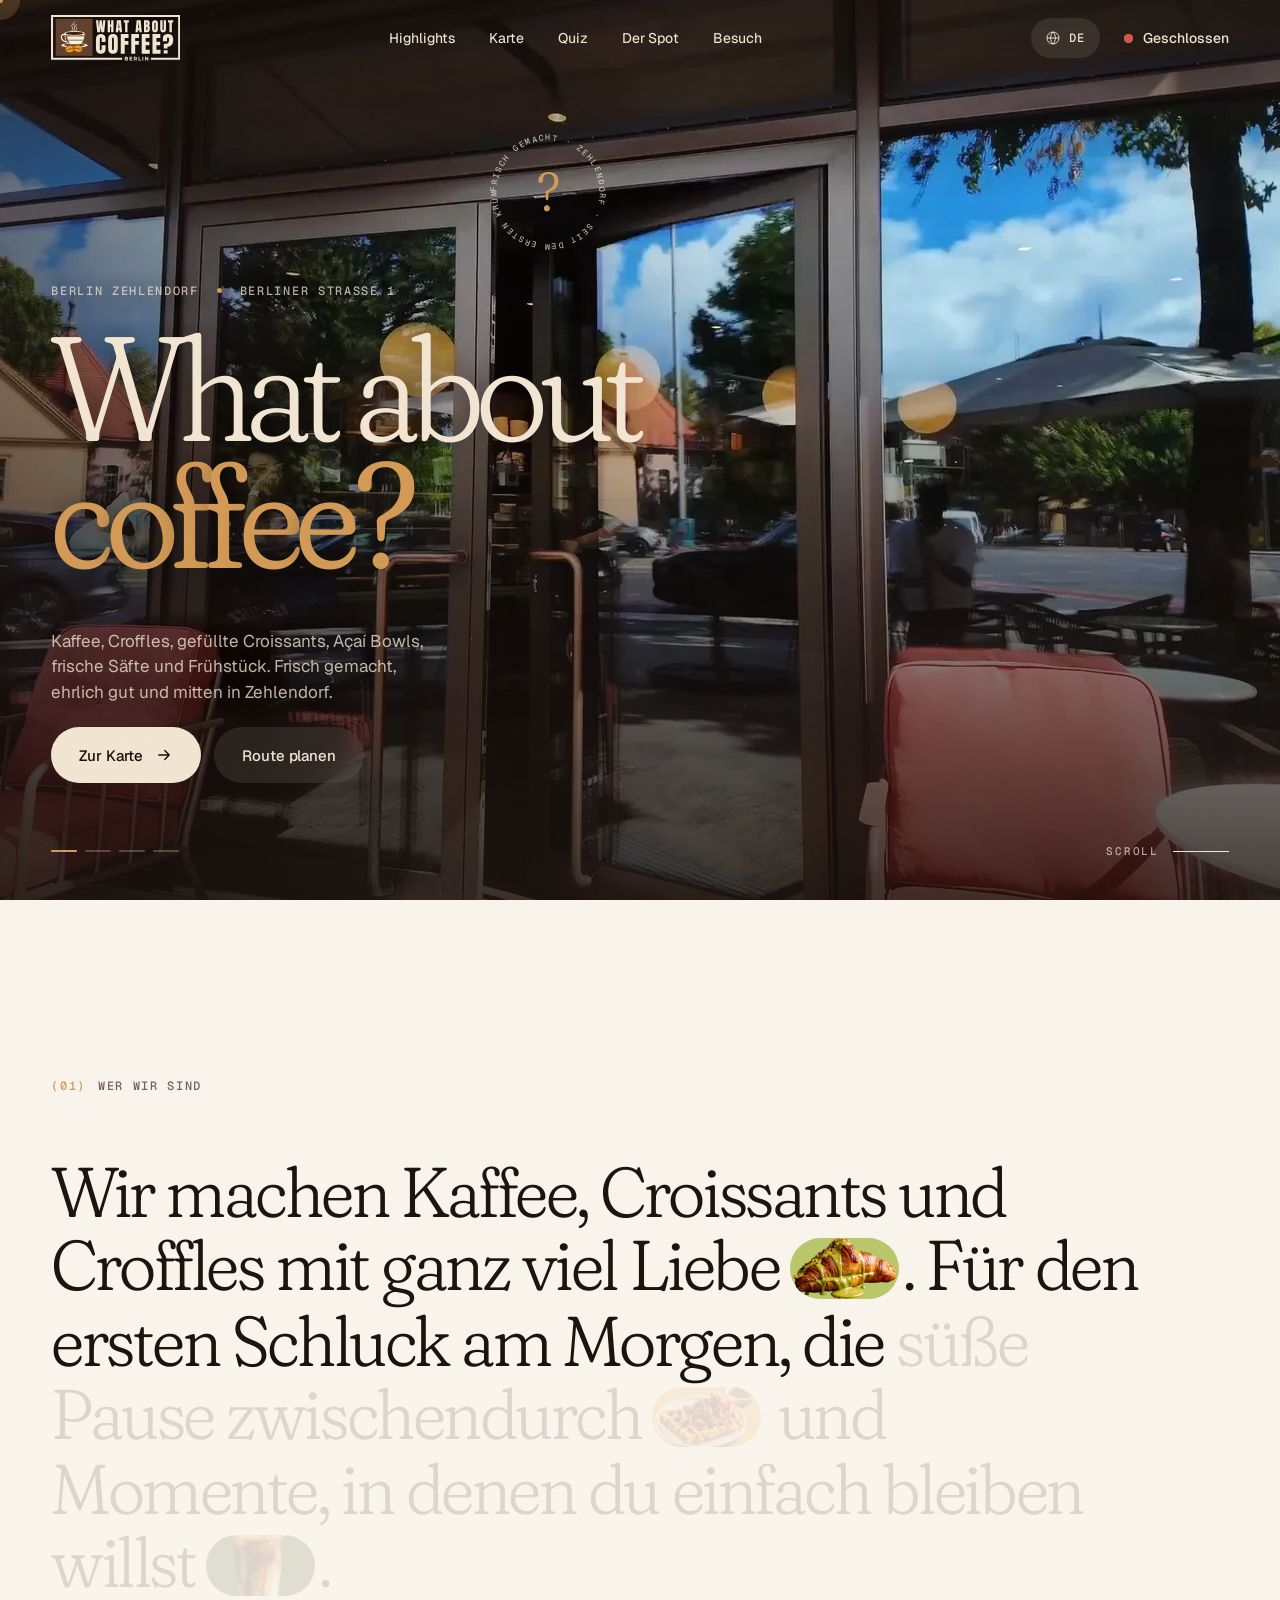
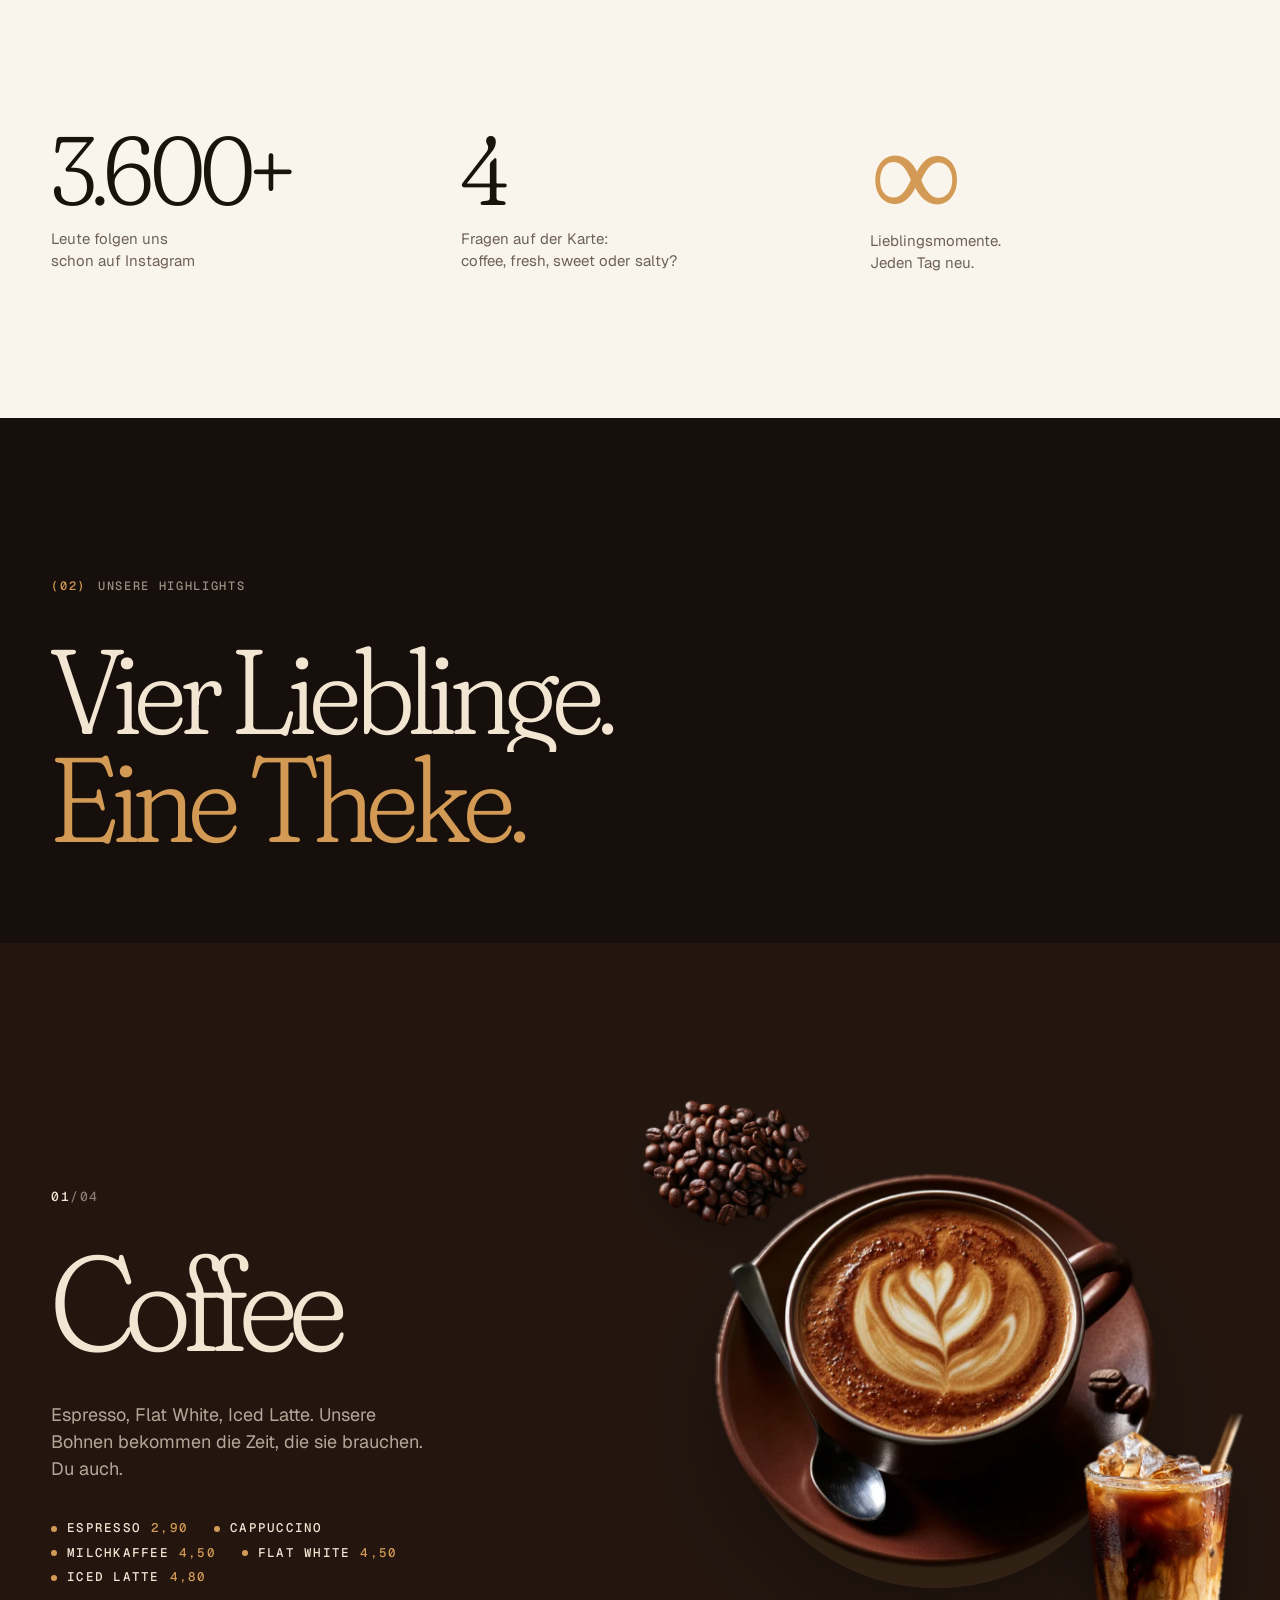
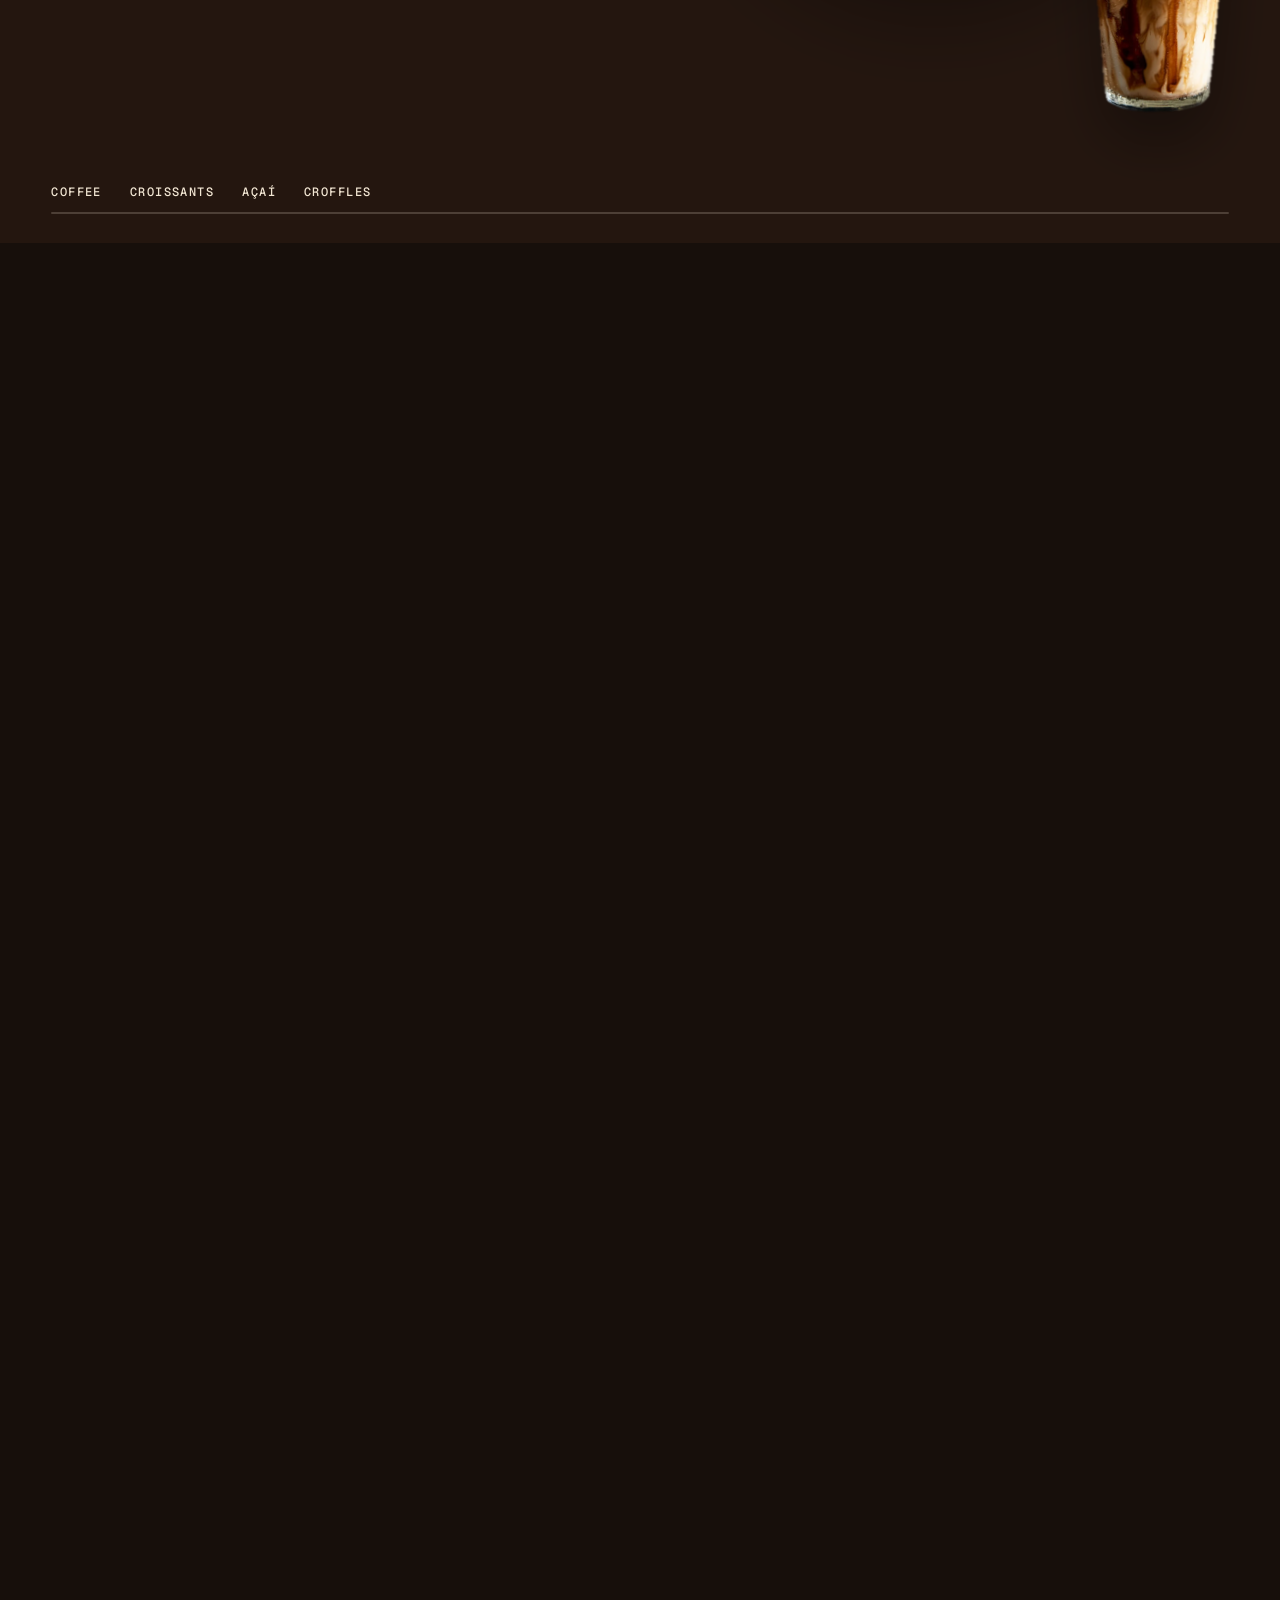
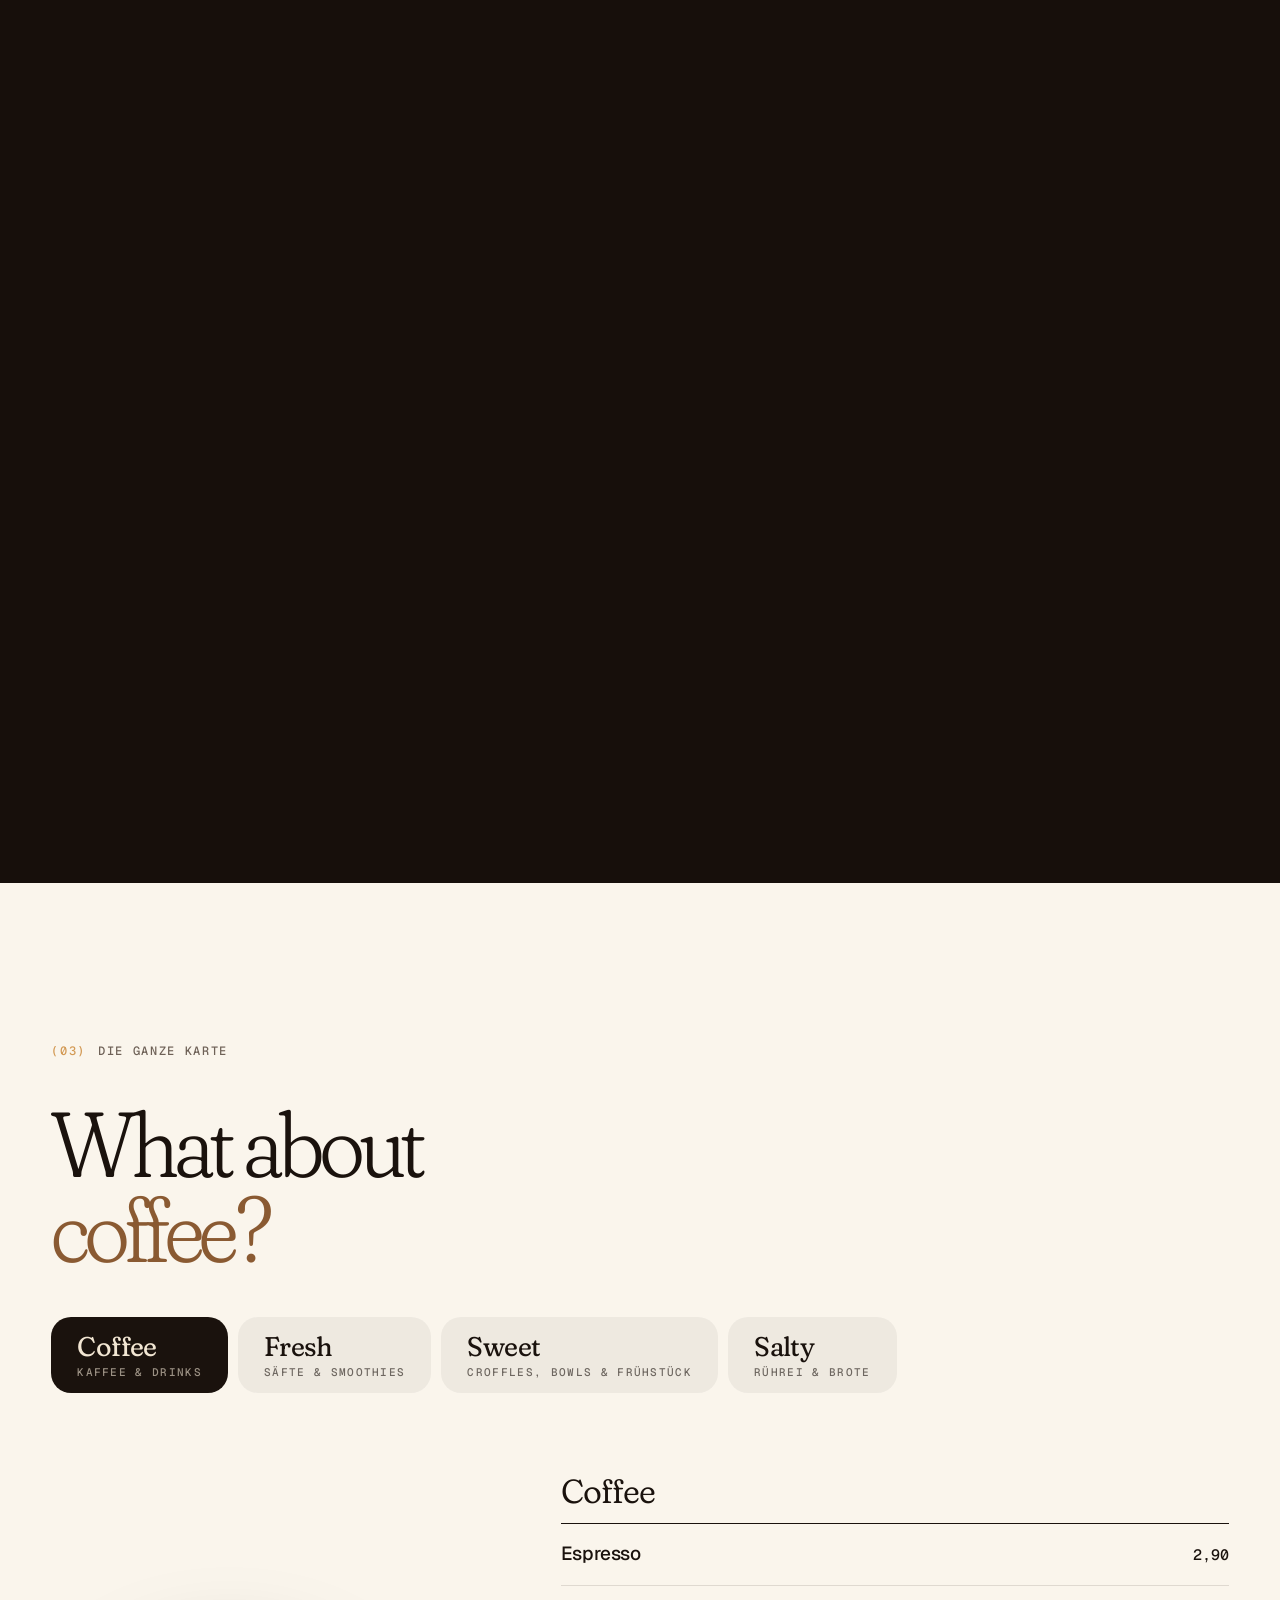
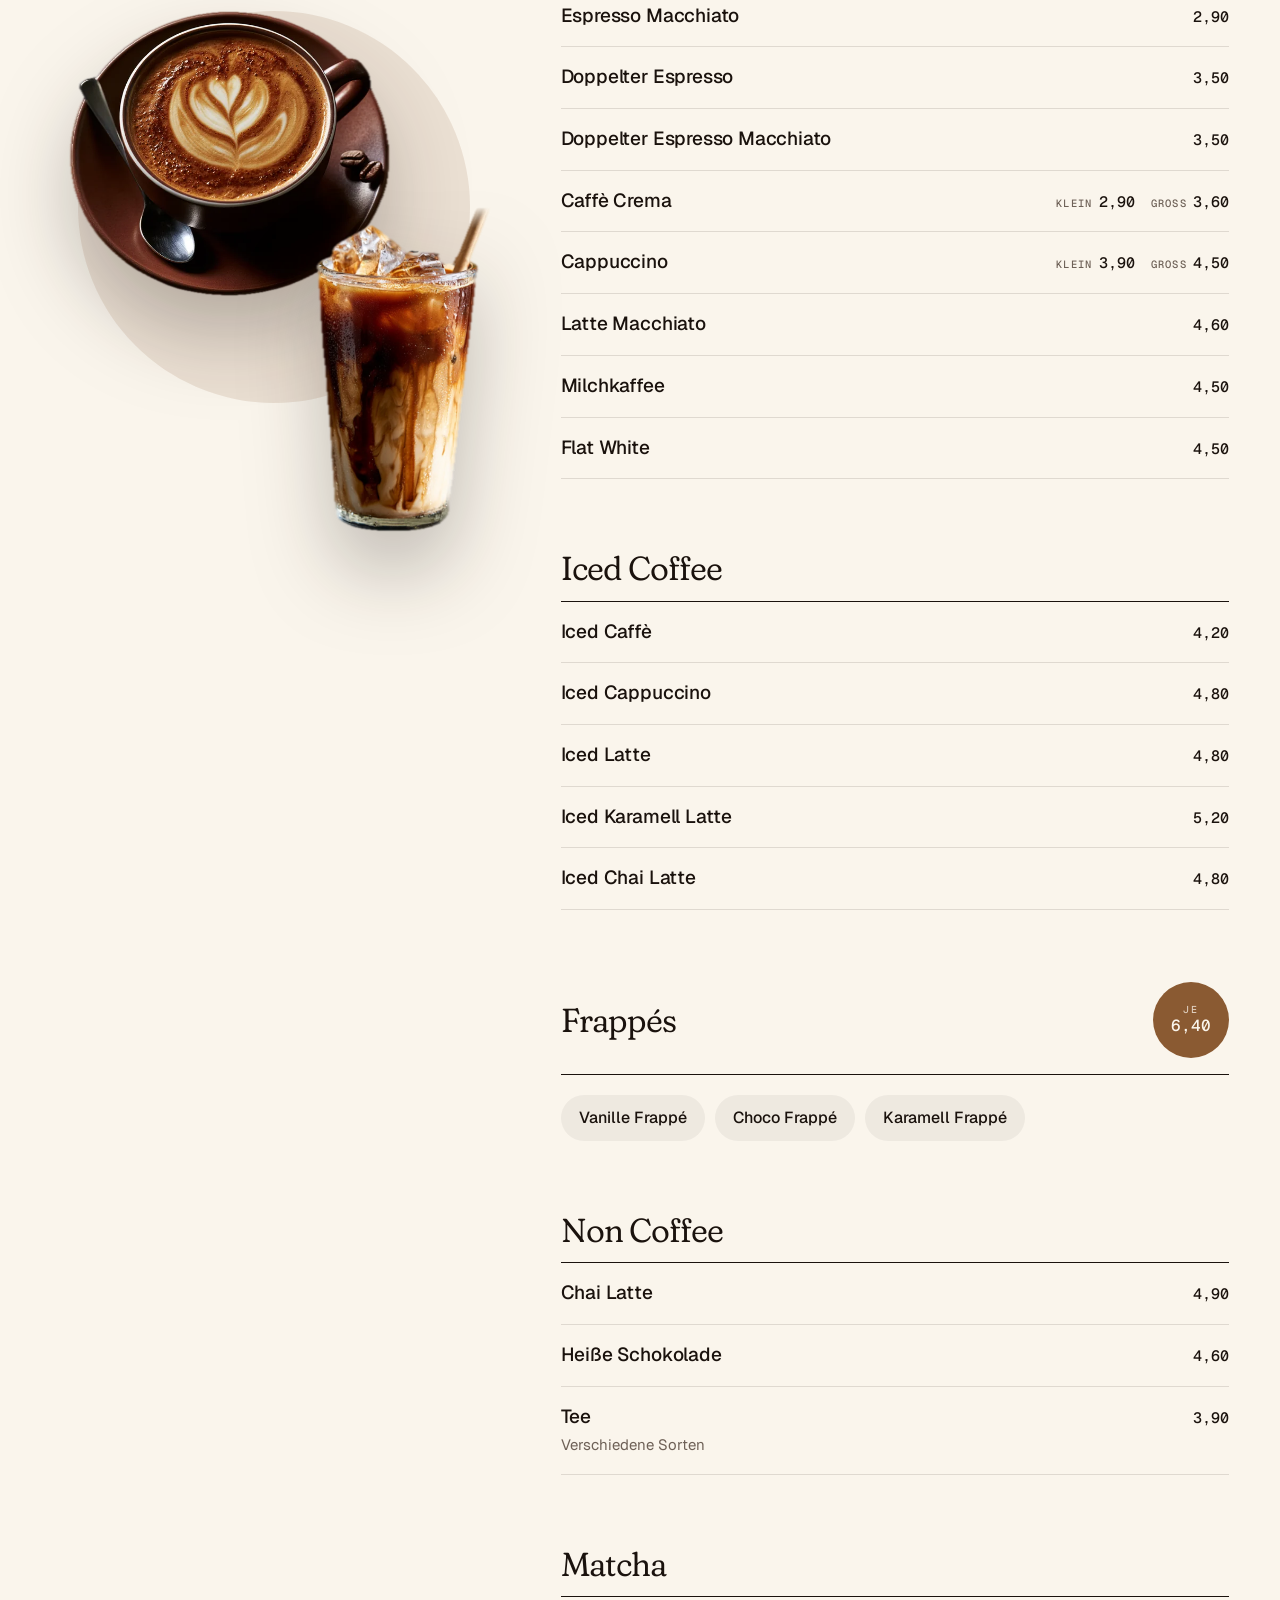
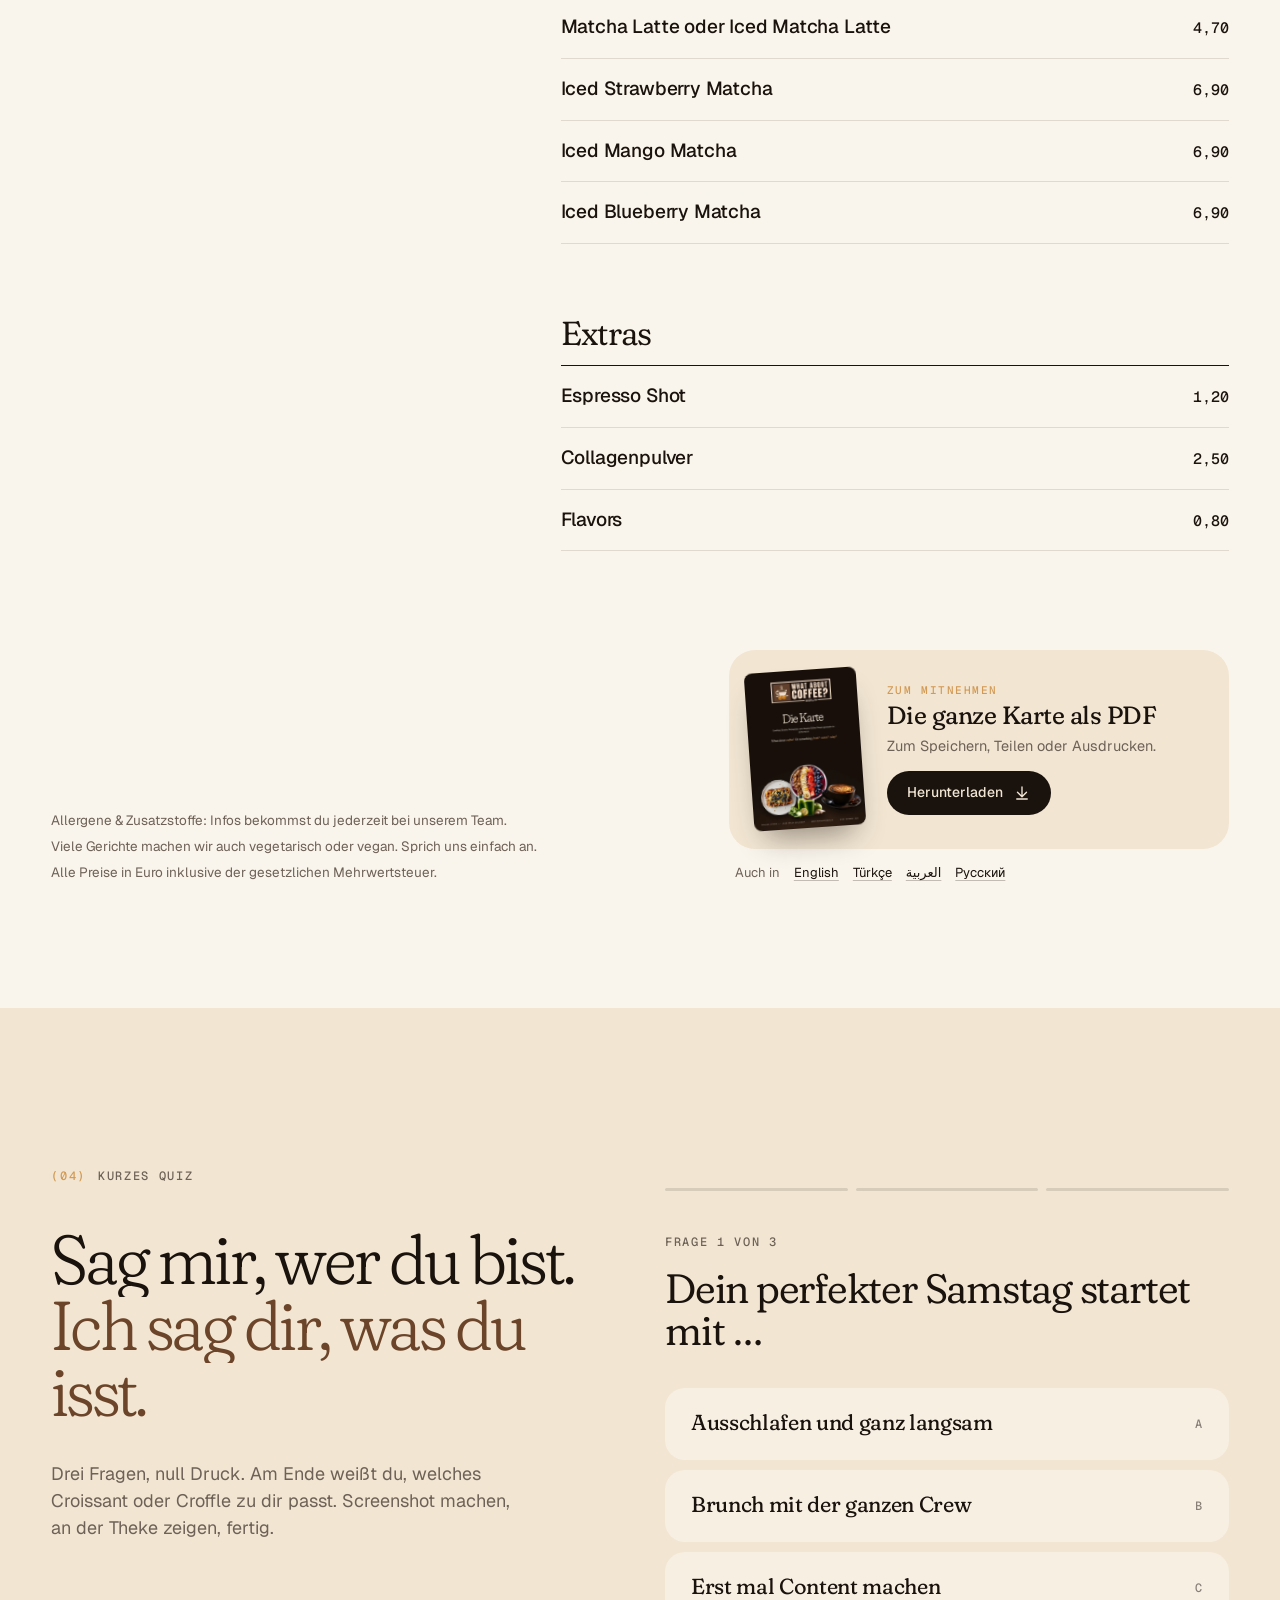
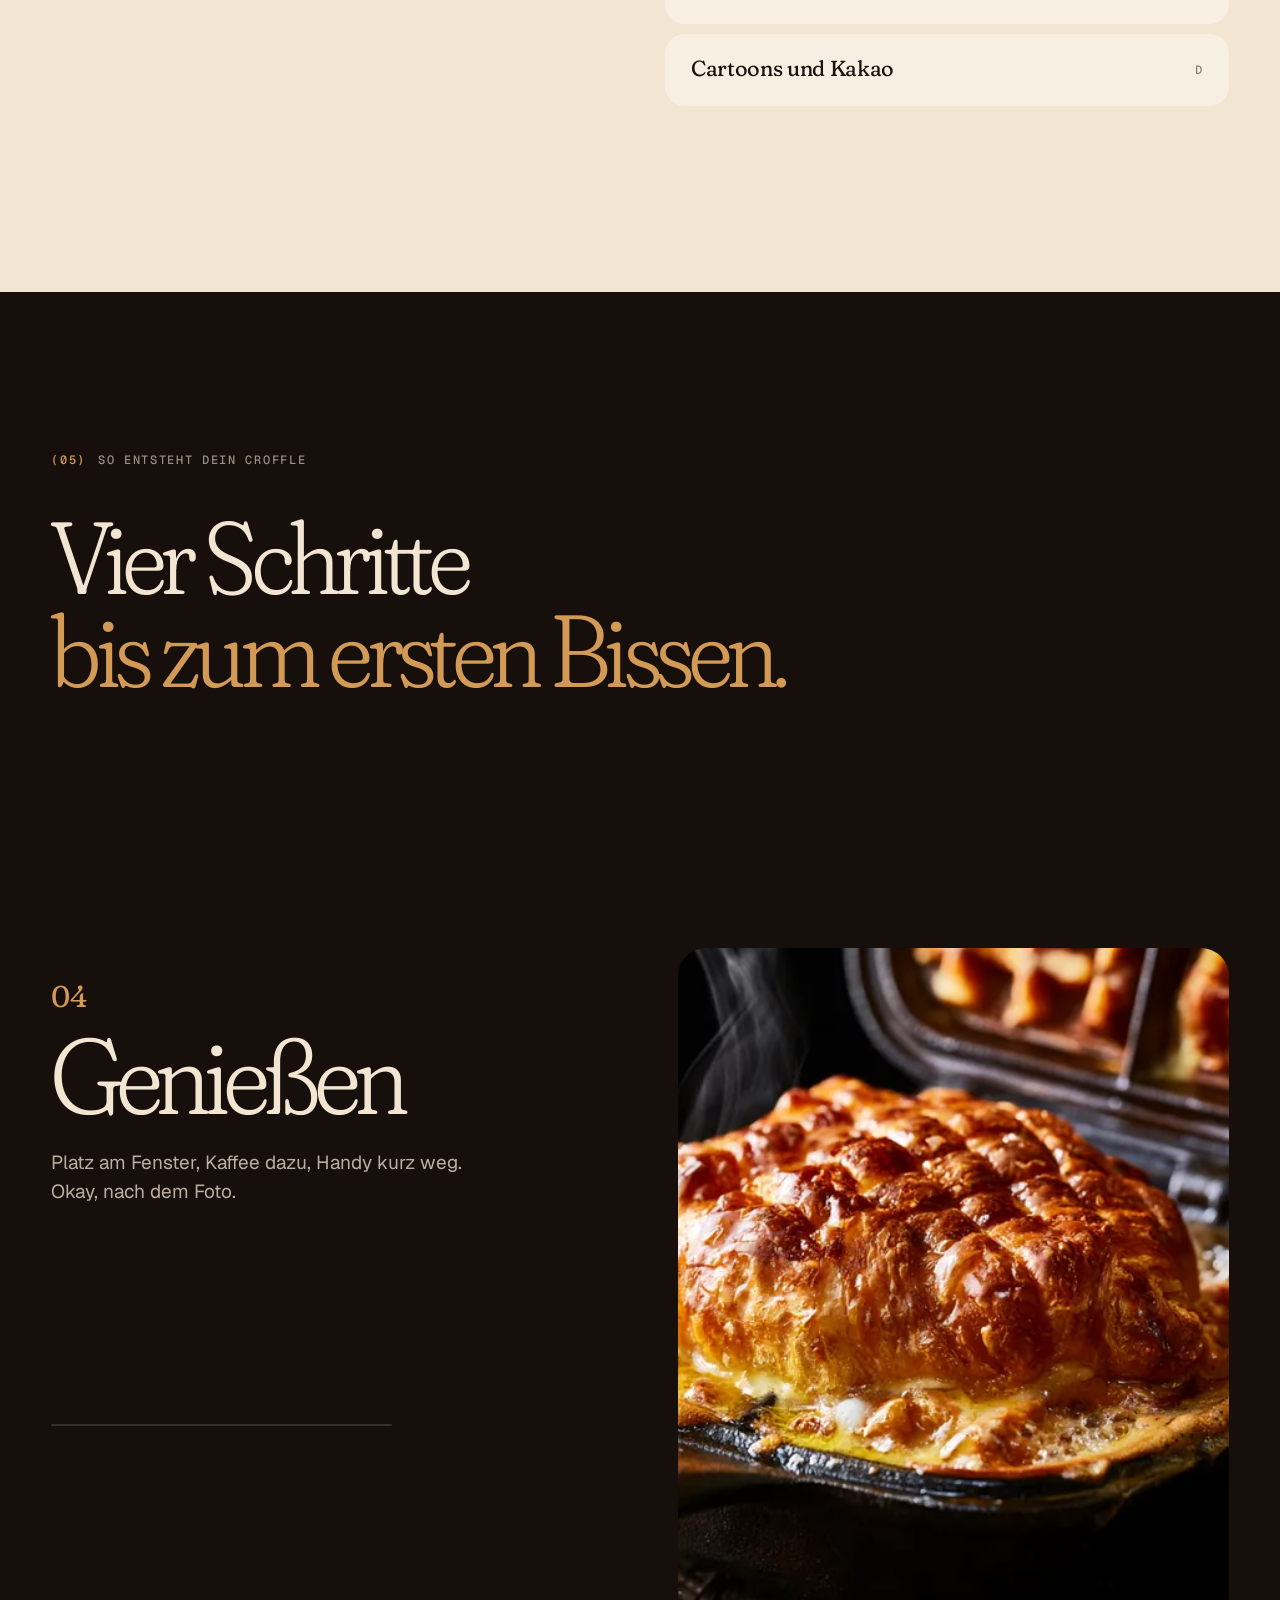
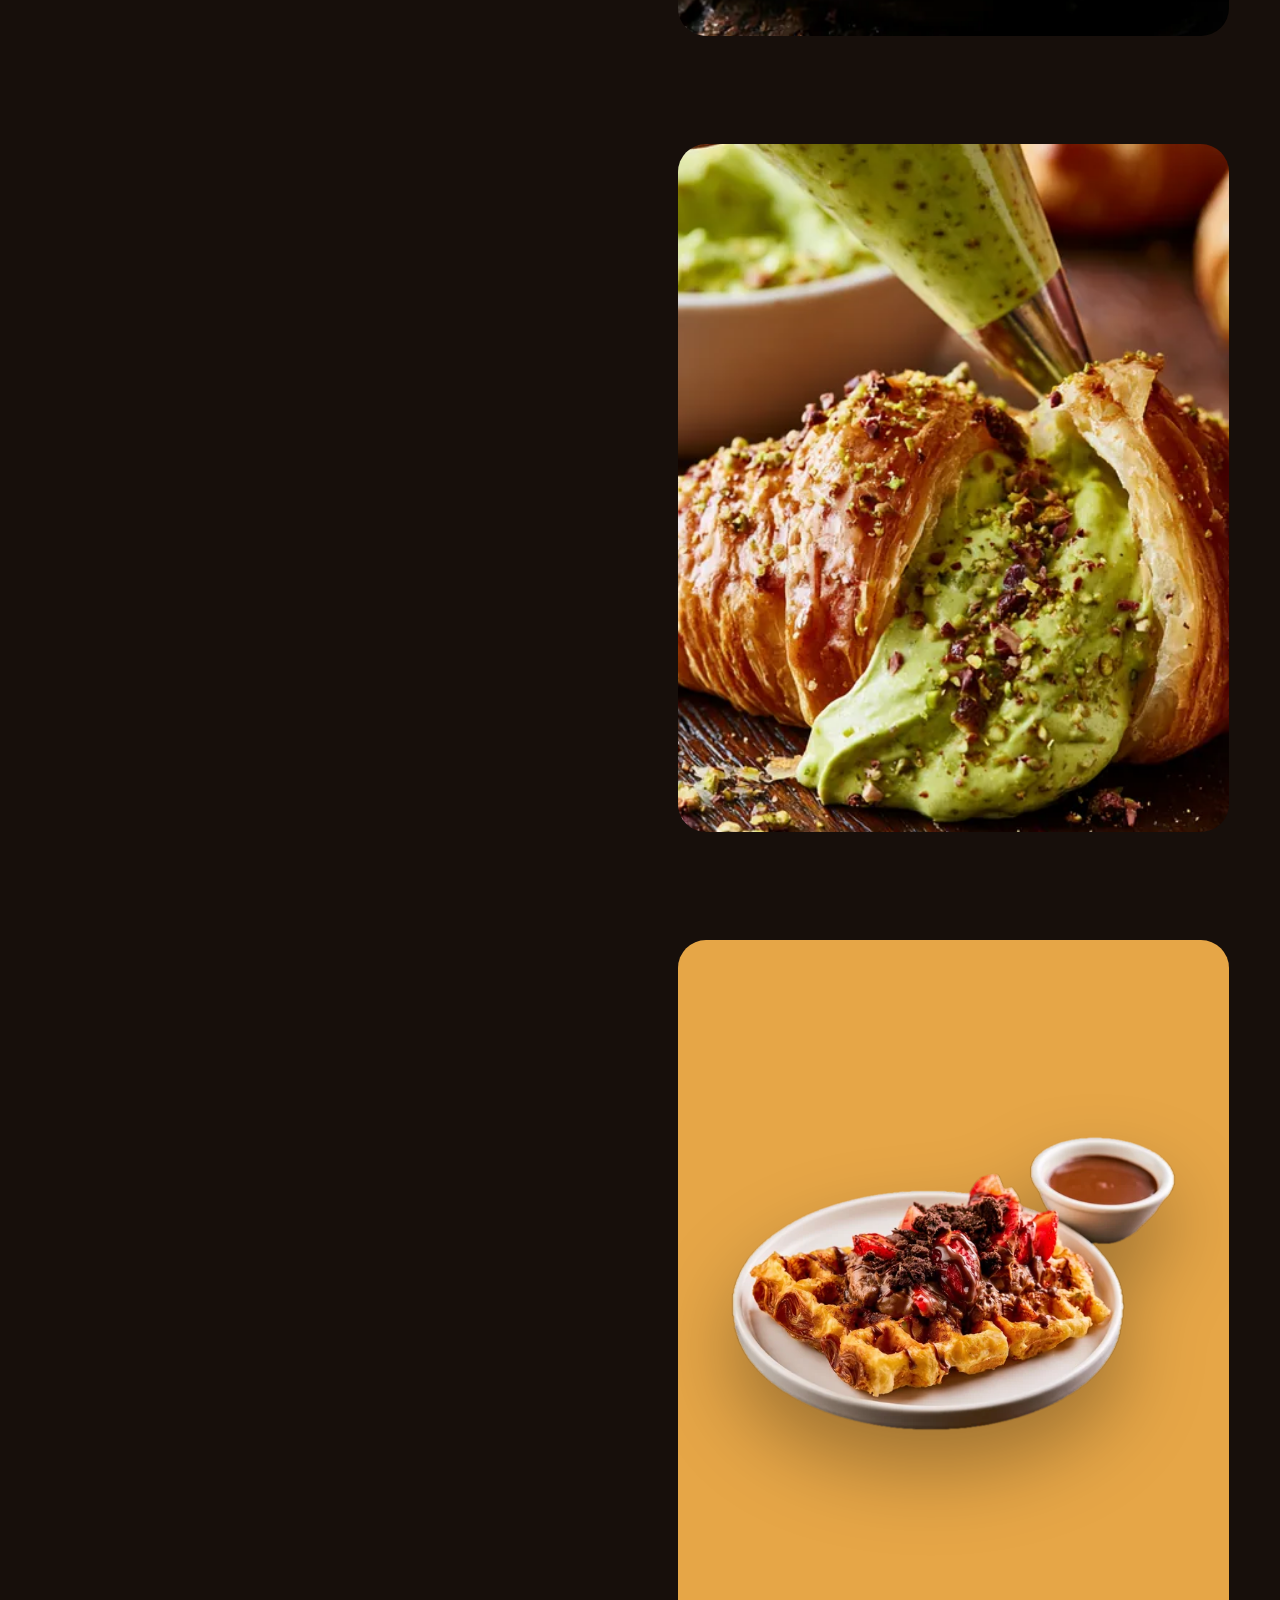
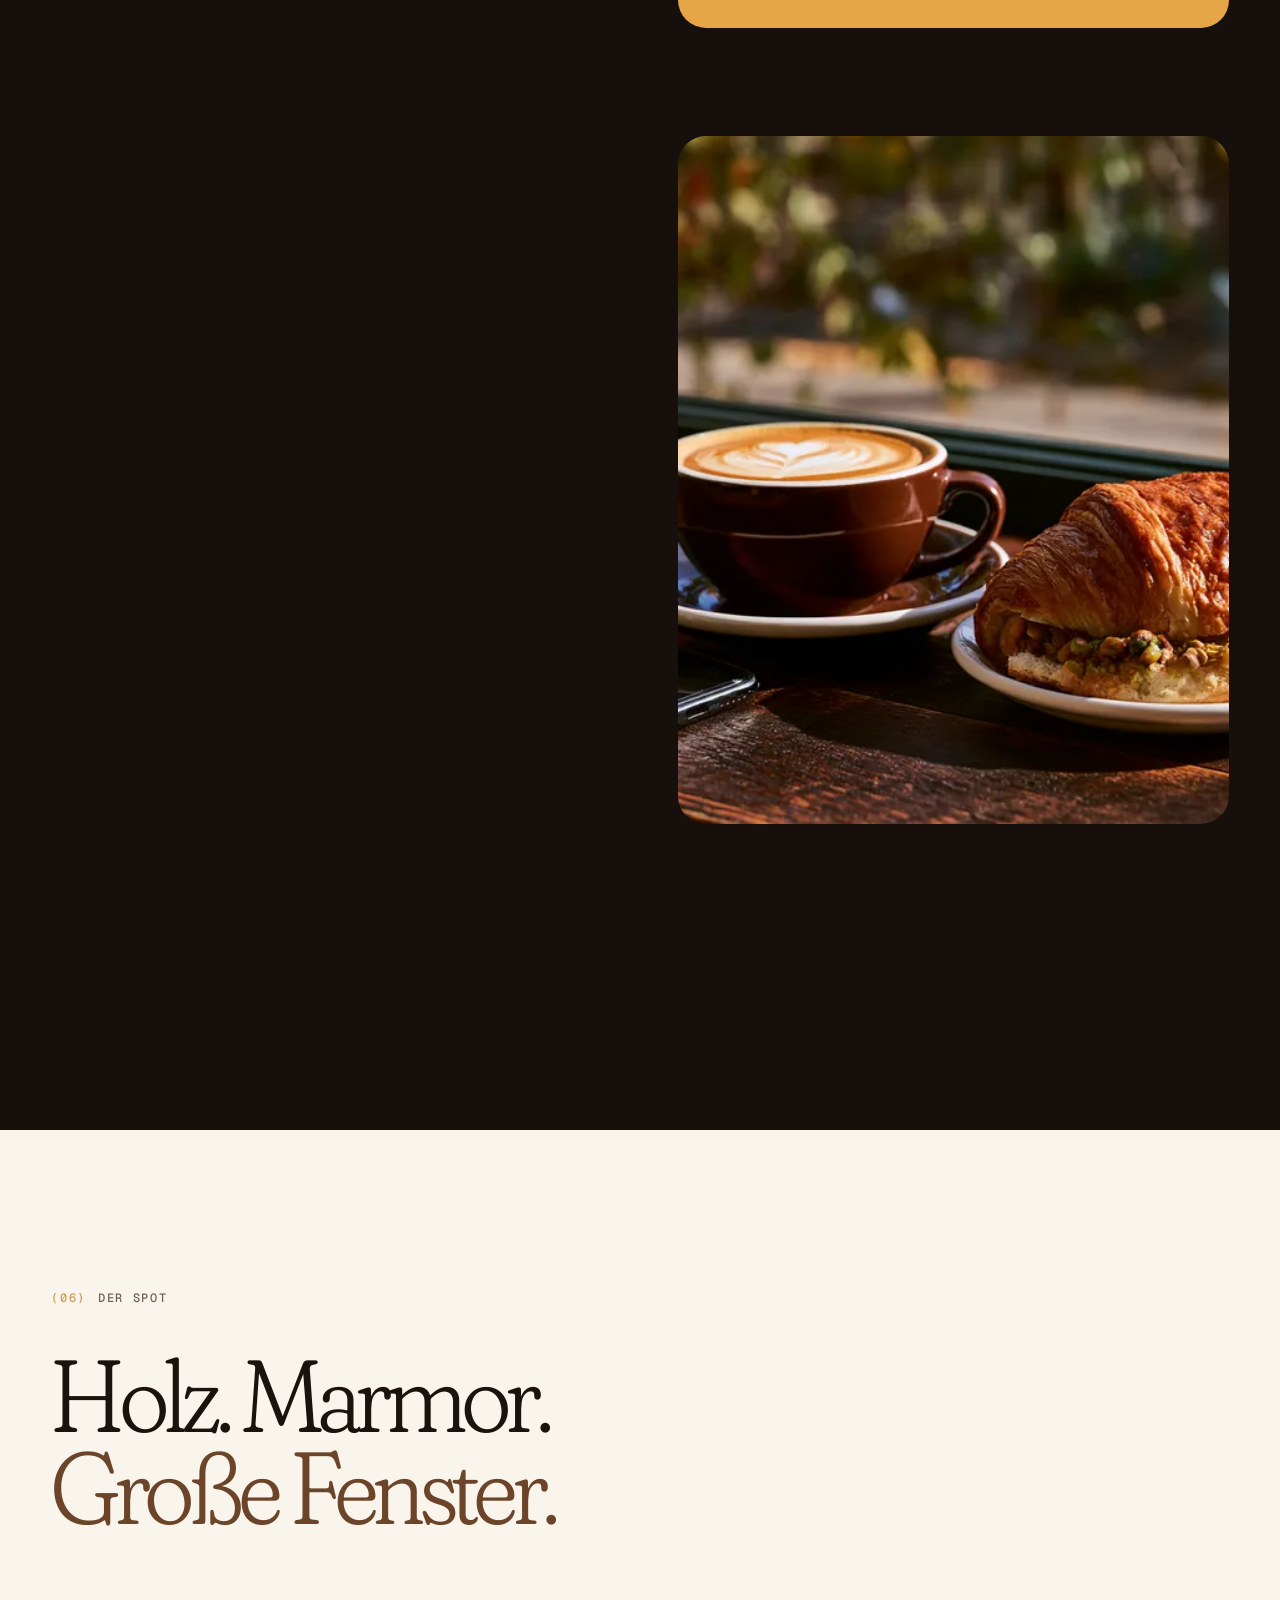
==== commit 3bdb6663: "What about coffee? Website 202611182119 Co-Authored-By: Claude Opus 5.5 <noreply@anthropic.com>" ====
--- a/index.html
+++ b/index.html
@@ -24,11 +24,11 @@
     })(document.documentElement);
   </script>
   <title data-i18n="meta.title">What about coffee? | Croffles, Açaí Bowls &amp; Frühstück in Berlin Zehlendorf</title>
-  <meta name="description" data-i18n-a="content:meta.desc" content="What about coffee? Kaffee, Croffles, gefüllte Croissants, Açaí und Matcha Bowls, frische Säfte, Smoothies und Frühstück. Berliner Straße 1, 14169 Berlin Zehlendorf.">
+  <meta name="description" data-i18n-a="content:meta.desc" content="What about coffee? Kaffee, Croffles, gefüllte Croissants, Açaí Bowls, frische Säfte, Smoothies und Frühstück. Berliner Straße 1, 14169 Berlin Zehlendorf.">
   <meta name="theme-color" content="#170F0B">
   <meta property="og:type" content="website">
   <meta property="og:title" content="What about coffee? Berlin Zehlendorf">
-  <meta property="og:description" content="Kaffee, Croffles, gefüllte Croissants, Açaí und Matcha Bowls. Berliner Straße 1, 14169 Berlin.">
+  <meta property="og:description" content="Kaffee, Croffles, gefüllte Croissants und Açaí Bowls. Zehlendorf und Frankfurter Allee, Berlin.">
   <meta property="og:image" content="https://nadercbz.github.io/what-about-coffee/assets/og.jpg">
   <meta property="og:image:width" content="1200">
   <meta property="og:image:height" content="630">
@@ -143,7 +143,6 @@
           <button role="tab" aria-selected="false" data-i="1" aria-label="Croffles"></button>
           <button role="tab" aria-selected="false" data-i="2" aria-label="Croissants"></button>
           <button role="tab" aria-selected="false" data-i="3" aria-label="Açaí"></button>
-          <button role="tab" aria-selected="false" data-i="4" aria-label="Matcha"></button>
         </div>
         <div class="hero__scroll" aria-hidden="true"><span>Scroll</span><i></i></div>
       </div>
@@ -153,12 +152,12 @@
     <section class="manifest" aria-labelledby="manifest-title">
       <p class="label"><span>(01)</span> <span data-i18n="man.label">Wer wir sind</span></p>
       <h2 class="manifest__text" id="manifest-title" data-i18n="man.text">
-        Wir sind das Café, das jeder <span class="nw">hasst<span class="pill pill--a"><img src="assets/img/c5_croissant_pistazie_m.webp" alt="" loading="lazy"></span>.</span> Weil man danach überall Krümel hat, nie nur ein Croissant nimmt<span class="pill pill--b"><img src="assets/img/c4_croffle_schoko_m.webp" alt="" loading="lazy"></span> und auf einmal Stammgast <span class="nw">ist<span class="pill pill--c"><img src="assets/img/c8_iced_matcha_m.webp" alt="" loading="lazy"></span>.</span>
+        Wir machen Kaffee, Croissants und Croffles mit ganz viel <span class="nw">Liebe<span class="pill pill--a"><img src="assets/img/c5_croissant_pistazie_m.webp" alt="" loading="lazy"></span>.</span> Für den ersten Schluck am Morgen, die süße Pause zwischendurch<span class="pill pill--b"><img src="assets/img/c4_croffle_schoko_m.webp" alt="" loading="lazy"></span> und Momente, in denen du einfach bleiben <span class="nw">willst<span class="pill pill--c"><img src="assets/img/c1_iced_latte_m.webp" alt="" loading="lazy"></span>.</span>
       </h2>
       <div class="stats">
         <div class="stat"><span class="stat__num" data-count="3600" data-suffix="+">0</span><span class="stat__txt" data-i18n="man.stat1">Leute folgen uns<br>schon auf Instagram</span></div>
-        <div class="stat"><span class="stat__num" data-count="3">0</span><span class="stat__txt" data-i18n="man.stat2">Fragen auf der Karte:<br>fresh, sweet oder salty?</span></div>
-        <div class="stat"><span class="stat__num stat__num--inf">∞</span><span class="stat__txt" data-i18n="man.stat3">Krümel.<br>Sorry, nicht sorry.</span></div>
+        <div class="stat"><span class="stat__num" data-count="4">0</span><span class="stat__txt" data-i18n="man.stat2">Fragen auf der Karte:<br>coffee, fresh, sweet oder salty?</span></div>
+        <div class="stat"><span class="stat__num stat__num--inf">∞</span><span class="stat__txt" data-i18n="man.stat3">Lieblingsmomente.<br>Jeden Tag neu.</span></div>
       </div>
     </section>
 
@@ -166,7 +165,7 @@
     <section class="karte" id="karte" aria-labelledby="karte-title">
       <div class="karte__head">
         <p class="label"><span>(02)</span> <span data-i18n="karte.label">Unsere Highlights</span></p>
-        <h2 class="karte__title" id="karte-title"><span class="split-lines" data-i18n="karte.t1">Fünf Lieblinge.</span><span class="split-lines" data-i18n="karte.t2"><em>Eine Theke.</em></span></h2>
+        <h2 class="karte__title" id="karte-title"><span class="split-lines" data-i18n="karte.t1">Vier Lieblinge.</span><span class="split-lines" data-i18n="karte.t2"><em>Eine Theke.</em></span></h2>
       </div>
 
       <div class="karte__pin" dir="ltr">
@@ -174,10 +173,10 @@
 
           <article class="panel panel--coffee" data-panel="0">
             <div class="panel__text">
-              <span class="panel__num">01<small>/05</small></span>
+              <span class="panel__num">01<small>/04</small></span>
               <h3 class="panel__name">Coffee</h3>
               <p class="panel__desc" data-i18n="p.coffee.desc">Espresso, Flat White, Iced Latte. Unsere Bohnen bekommen die Zeit, die sie brauchen. Du auch.</p>
-              <ul class="panel__list"><li>Espresso</li><li>Cappuccino</li><li data-i18n="p.milchkaffee">Milchkaffee</li><li>Flat White</li><li>Iced Latte</li></ul>
+              <ul class="panel__list"><li>Espresso <b data-preis="espresso"></b></li><li>Cappuccino</li><li><span data-i18n="p.milchkaffee">Milchkaffee</span> <b data-preis="milchkaffee"></b></li><li>Flat White <b data-preis="flat-white"></b></li><li>Iced Latte <b data-preis="iced-latte"></b></li></ul>
             </div>
             <div class="panel__art">
               <img class="panel__img panel__img--main" src="assets/img/c10_flat_white_oben.webp" srcset="assets/img/c10_flat_white_oben_m.webp 640w, assets/img/c10_flat_white_oben.webp 1100w" sizes="(max-width: 900px) 80vw, 40vw" alt="Flat White mit Latte Art von oben, Tasse auf Untertasse mit Löffel und Kaffeebohnen" data-i18n-a="alt:alt.c10" loading="lazy">
@@ -188,7 +187,7 @@
 
           <article class="panel panel--croissant" data-panel="1">
             <div class="panel__text">
-              <span class="panel__num">02<small>/05</small></span>
+              <span class="panel__num">02<small>/04</small></span>
               <h3 class="panel__name" data-i18n="p.croissant.name">Croissants<em>gefüllt</em></h3>
               <p class="panel__desc" data-i18n="p.croissant.desc">Klassisch oder gefüllt bis zum Rand. Die Frage ist nicht ob, sondern welches. Und ob du teilst. Spoiler: eher nicht.</p>
               <ul class="panel__list"><li><span data-i18n="p.croissant">Croissant</span> <b data-preis="croissant"></b></li><li><span data-i18n="p.gefuellt">Gefüllt</span> <b data-preis="croissant-gefuellt"></b></li><li data-i18n="p.pistazie">Pistazie</li><li data-i18n="p.schokohasel">Schoko Haselnuss</li></ul>
@@ -202,7 +201,7 @@
 
           <article class="panel panel--acai" data-panel="2">
             <div class="panel__text">
-              <span class="panel__num">03<small>/05</small></span>
+              <span class="panel__num">03<small>/04</small></span>
               <h3 class="panel__name">Açaí<em>Bowl</em></h3>
               <p class="panel__desc" data-i18n="p.acai.desc">Kalt, cremig, tiefviolett. Mit frischen Früchten, Granola und einem Hauch Honig. Sommer zum Löffeln, das ganze Jahr.</p>
               <ul class="panel__list" data-preise="acai-bowl"><li data-i18n="p.fruechte">Frische Früchte</li><li>Granola</li></ul>
@@ -215,7 +214,7 @@
 
           <article class="panel panel--croffle" data-panel="3">
             <div class="panel__text">
-              <span class="panel__num">04<small>/05</small></span>
+              <span class="panel__num">04<small>/04</small></span>
               <h3 class="panel__name">Croffles</h3>
               <p class="panel__desc" data-i18n="p.croffle.desc">Halb Croissant, halb Waffel, ganz große Liebe. Außen knusprig, innen fluffig, oben drauf, was dein Herz will.</p>
               <ul class="panel__list"><li>Croffle <b data-preis="croffle"></b></li><li data-i18n="p.pistazie">Pistazie</li><li data-i18n="p.blaubeere">Blaubeere &amp; weiße Schoko</li><li data-i18n="p.schokohasel">Schoko Haselnuss</li></ul>
@@ -226,22 +225,9 @@
             </div>
           </article>
 
-          <article class="panel panel--matcha" data-panel="4">
-            <div class="panel__text">
-              <span class="panel__num">05<small>/05</small></span>
-              <h3 class="panel__name">Matcha<em>Bowl</em></h3>
-              <p class="panel__desc" data-i18n="p.matcha.desc">Grün, cremig und voll mit frischen Toppings. Sieht aus wie Urlaub und ist genau richtig für deine Story. Wir wissen, dass du sie machst.</p>
-              <ul class="panel__list" data-preise="matcha-bowl"><li data-i18n="p.getoppt">Frisch getoppt</li></ul>
-            </div>
-            <div class="panel__art">
-              <img class="panel__img panel__img--main" src="assets/img/m1_matcha_bowl.webp" srcset="assets/img/m1_matcha_bowl_m.webp 600w, assets/img/m1_matcha_bowl.webp 1000w" sizes="(max-width: 900px) 80vw, 40vw" alt="Matcha Bowl mit Banane, Erdbeeren, Blaubeeren, Granola und Kokoschips" data-i18n-a="alt:alt.m1" loading="lazy">
-              <img class="panel__img panel__img--side" src="assets/img/c8_iced_matcha_m.webp" alt="Iced Matcha Latte" data-i18n-a="alt:alt.c8" loading="lazy">
-            </div>
-          </article>
-
         </div>
         <div class="karte__progress" aria-hidden="true">
-          <span class="is-on">Coffee</span><span>Croissants</span><span>Açaí</span><span>Croffles</span><span>Matcha</span>
+          <span class="is-on">Coffee</span><span>Croissants</span><span>Açaí</span><span>Croffles</span>
           <i class="karte__bar"><b></b></i>
         </div>
       </div>
@@ -251,7 +237,7 @@
     <section class="board" id="speisekarte" aria-labelledby="board-title">
       <div class="board__head">
         <p class="label"><span>(03)</span> <span data-i18n="board.label">Die ganze Karte</span></p>
-        <h2 class="board__title" id="board-title" dir="ltr"><span class="board__lead">What about something</span> <span class="board__mask"><em class="board__word">fresh?</em></span></h2>
+        <h2 class="board__title" id="board-title" dir="ltr"><span class="board__lead">What about something</span> <span class="board__mask"><em class="board__word">coffee?</em></span></h2>
         <div class="board__tabs" role="tablist" aria-label="Teil der Karte wählen" data-i18n-a="aria-label:a11y.tabs"></div>
       </div>
       <div class="board__body">
@@ -349,7 +335,7 @@
         </ul>
         <div class="spot__duo">
           <figure class="spot__fig spot__fig--a"><img src="assets/img/s2_latte_art_m.webp" alt="Barista gießt Latte Art" data-i18n-a="alt:alt.s2" loading="lazy"></figure>
-          <figure class="spot__fig spot__fig--b"><img src="assets/img/s6_matcha_bowl_m.webp" alt="Frisch aufgeschlagener Matcha in schwarzer Schale" data-i18n-a="alt:alt.s6" loading="lazy"></figure>
+          <figure class="spot__fig spot__fig--b"><img src="assets/img/s7_croffle_teller_m.webp" alt="Croffle mit Pistaziencreme und Blaubeeren auf dem Teller" data-i18n-a="alt:alt.s7" loading="lazy"></figure>
         </div>
       </div>
     </section>
@@ -372,11 +358,9 @@
     <section class="visit" id="besuch" aria-labelledby="visit-title">
       <div class="visit__info">
         <p class="label"><span>(08)</span> <span data-i18n="visit.label">Komm vorbei</span></p>
-        <h2 class="visit__title" id="visit-title"><span class="split-lines">Berliner Straße 1</span><span class="split-lines"><em>14169 Berlin</em></span></h2>
-        <p class="visit__status"><span class="status-dot" data-status-dot></span><span data-status-long data-i18n="visit.loading">Öffnungszeiten werden geladen</span></p>
-        <table class="hours" aria-label="Öffnungszeiten" data-i18n-a="aria-label:a11y.hours"><tbody data-hours></tbody></table>
+        <h2 class="visit__title" id="visit-title"><span class="split-lines" data-i18n="visit.t1">Zwei Spots.</span><span class="split-lines" data-i18n="visit.t2"><em>Ein Berlin.</em></span></h2>
+        <div class="locs" data-locs></div>
         <div class="visit__actions">
-          <a class="btn btn--solid" href="https://www.google.com/maps/dir/?api=1&amp;destination=Berliner+Stra%C3%9Fe+1,+14169+Berlin" target="_blank" rel="noopener" data-magnetic data-cursor="hover"><span data-i18n="cta.route">Route planen</span><svg viewBox="0 0 24 24" aria-hidden="true"><path d="M7 17 17 7M9 7h8v8"/></svg></a>
           <a class="btn btn--ghost-dark" href="https://www.instagram.com/whataboutcoffeeberlin/" target="_blank" rel="noopener" data-magnetic data-cursor="hover"><span>Instagram</span></a>
         </div>
       </div>
--- a/css/style.css
+++ b/css/style.css
@@ -332,7 +332,6 @@
 .panel--croissant { --bg: #BAC86C; --fg: #1D2610; --acc: #4A6420; --muted-p: rgba(29, 38, 16, .72); }
 .panel--acai      { --bg: #3B1134; --fg: #F7DCE8; --acc: #F06292; --muted-p: rgba(247, 220, 232, .72); }
 .panel--croffle   { --bg: #E6A647; --fg: #2A1508; --acc: #7A3A10; --muted-p: rgba(42, 21, 8, .72); }
-.panel--matcha    { --bg: #1F3A1C; --fg: #E6F2D3; --acc: #A6D46A; --muted-p: rgba(230, 242, 211, .72); }
 
 .panel__text { position: relative; z-index: 3; }
 .panel__num { font: 500 13px/1 var(--f-mono); letter-spacing: .12em; }
@@ -578,6 +577,16 @@
 .hours tr.is-today td { color: var(--ink); font-weight: 600; }
 .hours tr.is-today td:first-child::before { content: ''; display: inline-block; width: 6px; height: 6px; border-radius: 50%; background: var(--caramel); margin-right: 10px; vertical-align: middle; transform: translateY(-1px); }
 .visit__actions { display: flex; flex-wrap: wrap; gap: 10px; margin-top: 5vh; }
+.locs { display: grid; grid-template-columns: 1fr 1fr; gap: 28px 36px; margin-top: 5vh; max-width: 760px; }
+.loc { padding-top: 22px; border-top: 1px solid rgba(23, 15, 11, .16); min-width: 0; }
+.loc__name { font-family: var(--f-display); font-size: clamp(24px, 2.2vw, 34px); font-weight: 400; letter-spacing: -.02em; line-height: 1.05; }
+.loc__addr { margin-top: 6px; font-size: 14px; color: var(--muted); }
+.loc .visit__status { margin: 18px 0 8px; font-size: 15px; }
+.loc .hours td { padding: 8px 0; font-size: 14px; }
+.loc .hours td:last-child { font-size: 13px; white-space: nowrap; padding-left: 12px; }
+.loc__route { display: inline-flex; align-items: center; gap: 6px; margin-top: 14px; font-size: 14px; font-weight: 600; color: var(--ink); text-decoration: none; border-bottom: 1px solid currentColor; padding-bottom: 2px; }
+.loc__route svg { width: 14px; height: 14px; fill: none; stroke: currentColor; stroke-width: 2; }
+@media (max-width: 1200px) { .locs { grid-template-columns: 1fr; } }
 .visit__map { position: relative; height: 74vh; min-height: 420px; border-radius: 30px; overflow: hidden; background: #e6dccb; }
 .visit__map iframe { position: absolute; inset: 0; width: 100%; height: 100%; border: 0; filter: grayscale(1) sepia(.32) contrast(.92) brightness(1.02); }
 .visit__consent { position: absolute; inset: 0; z-index: 2; background: #EBDDC6; transition: opacity .8s var(--ease); }
@@ -776,3 +785,11 @@
   .spot__frame { clip-path: none; }
   .spot__frame img { transform: none; }
 }
+
+/* Seit 18.11.2026: nur eine Schrift in den Highlights. Die zweite Zeile (bisher kursiv) steht jetzt im selben Schnitt wie die erste, nur die Farbe bleibt. */
+html em, html .hero__title em, html .karte__title em, html .quiz__title em, html .story__title em, html .spot__title em, html .reels__title em,
+html .visit__title em, html .foot__ask em, html .panel__name em, html .hero__rot, html .loader__word, html .result__type, html .reel__cap,
+html .board__word, html .board__title em, html .hero__badge-q, html .stat__num--inf, html .step__num, html .foot__q, html .ph h2 em {
+  font-style: normal;
+  font-variation-settings: "SOFT" 100, "WONK" 0;
+}
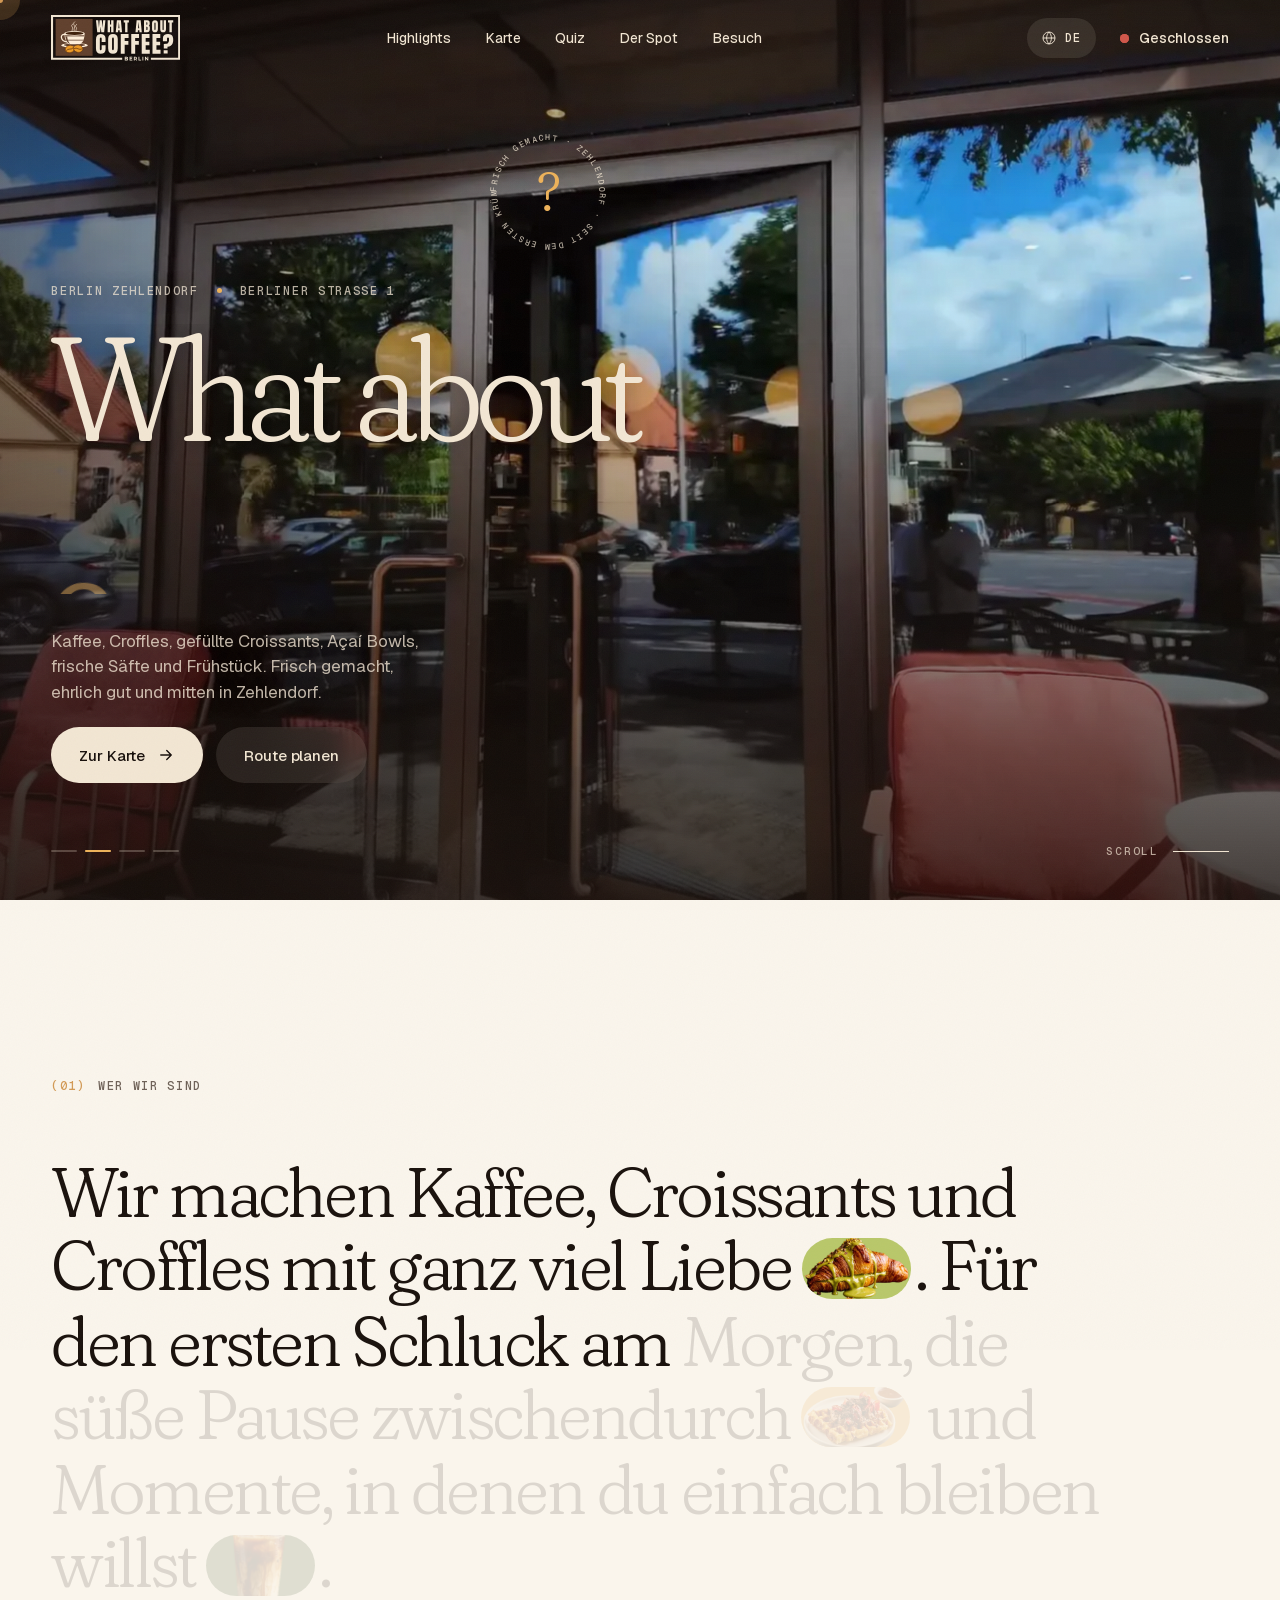
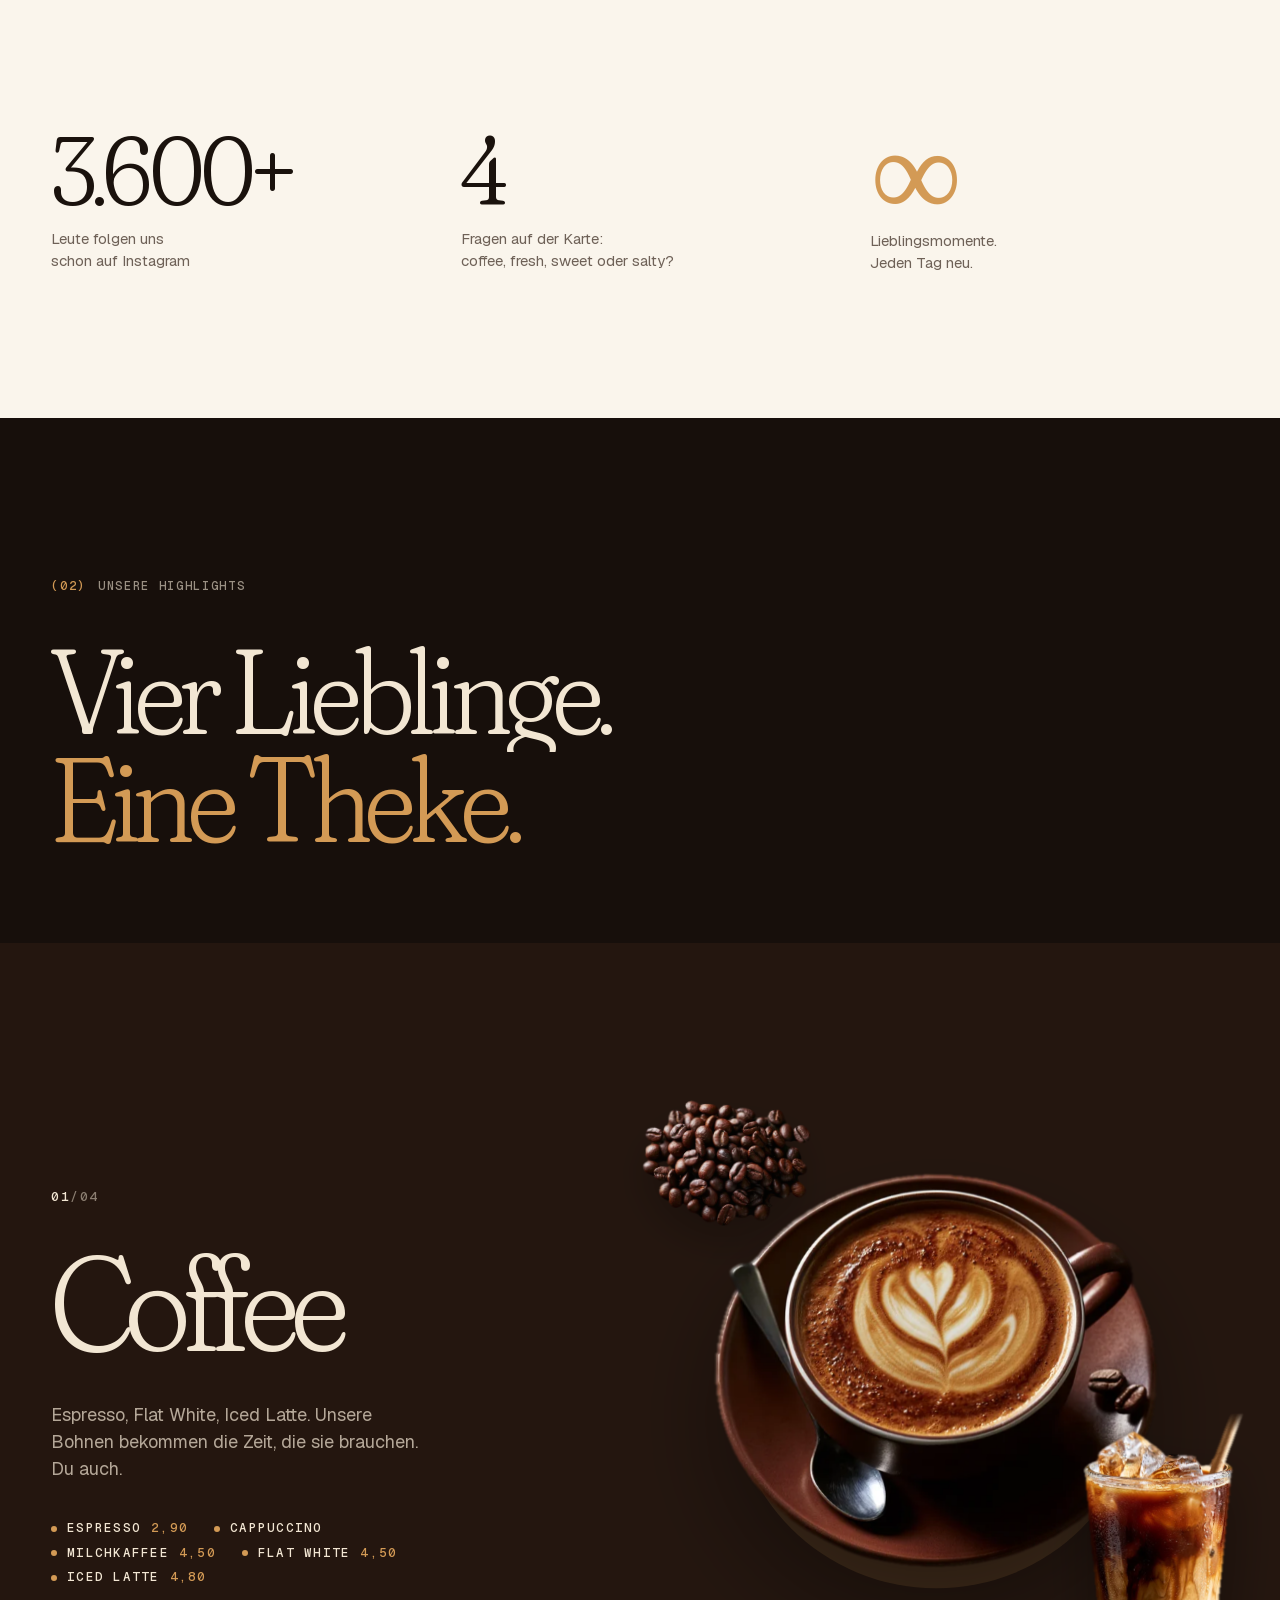
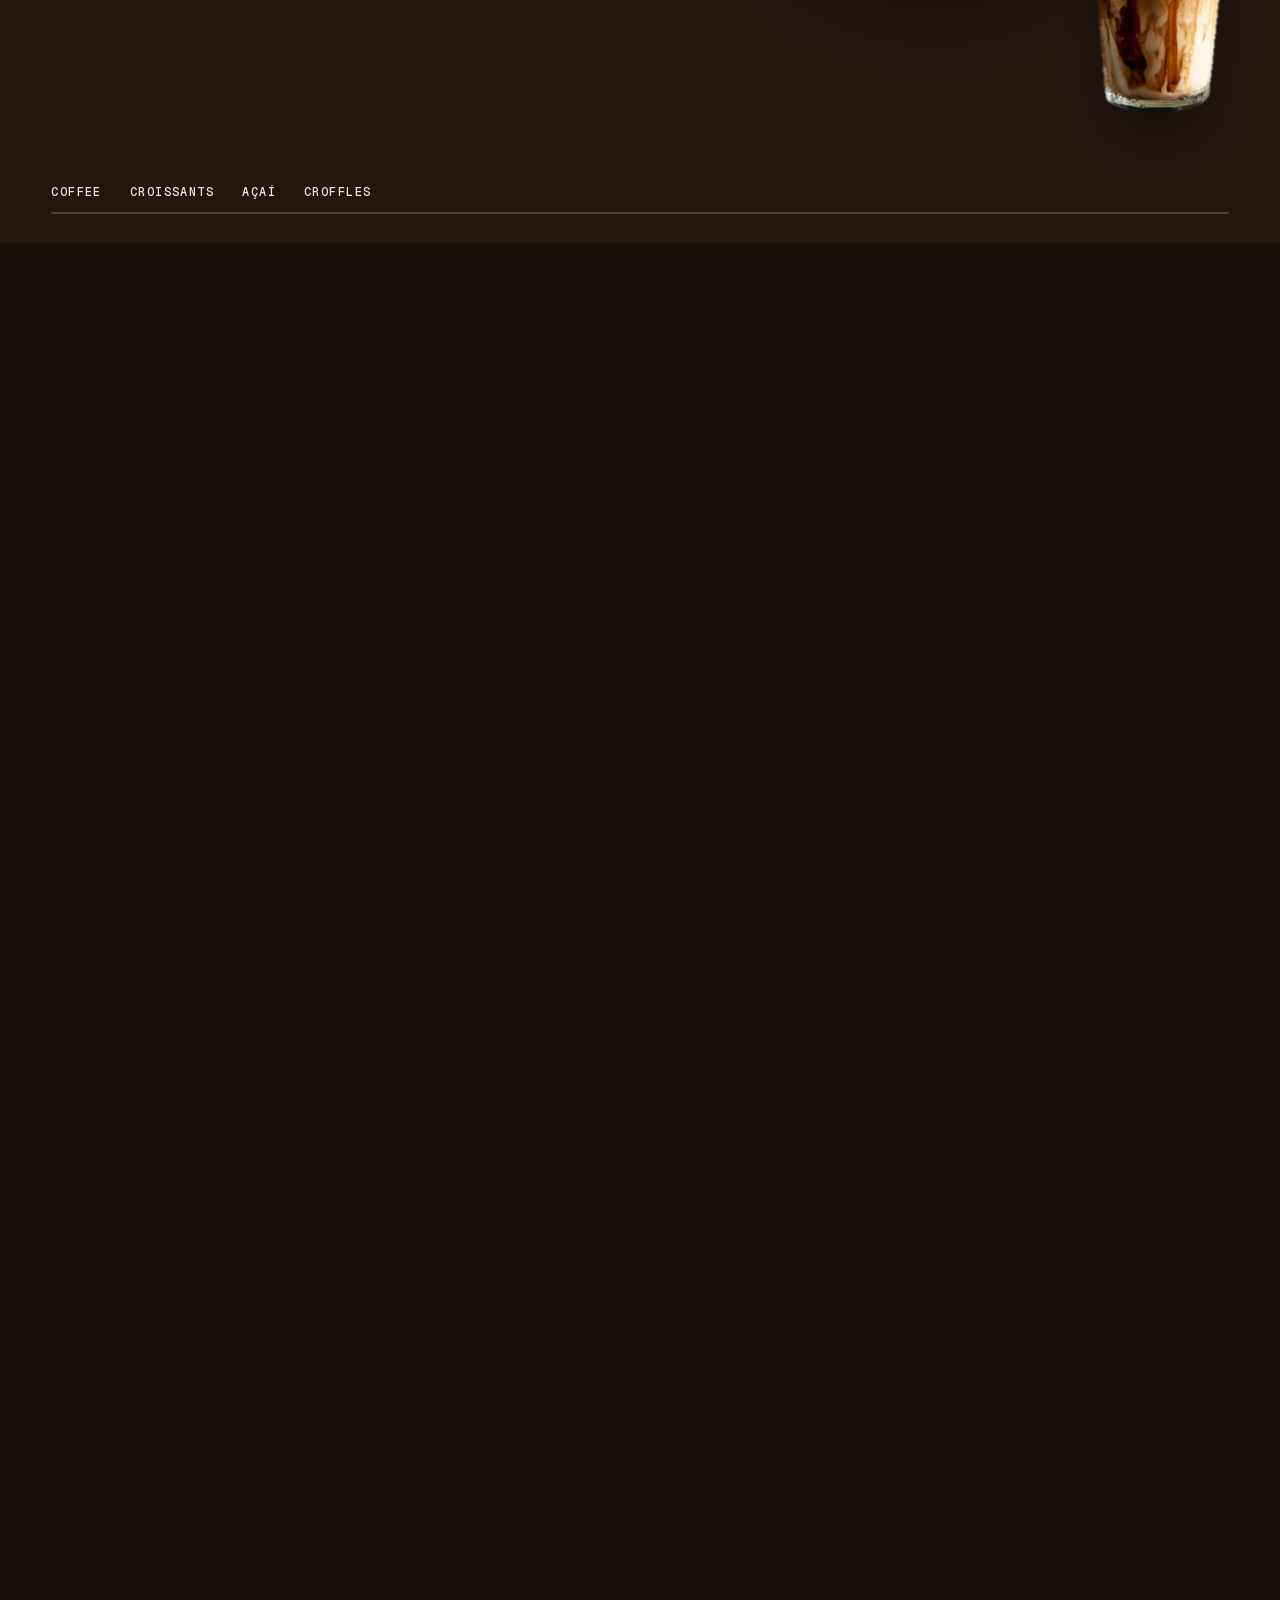
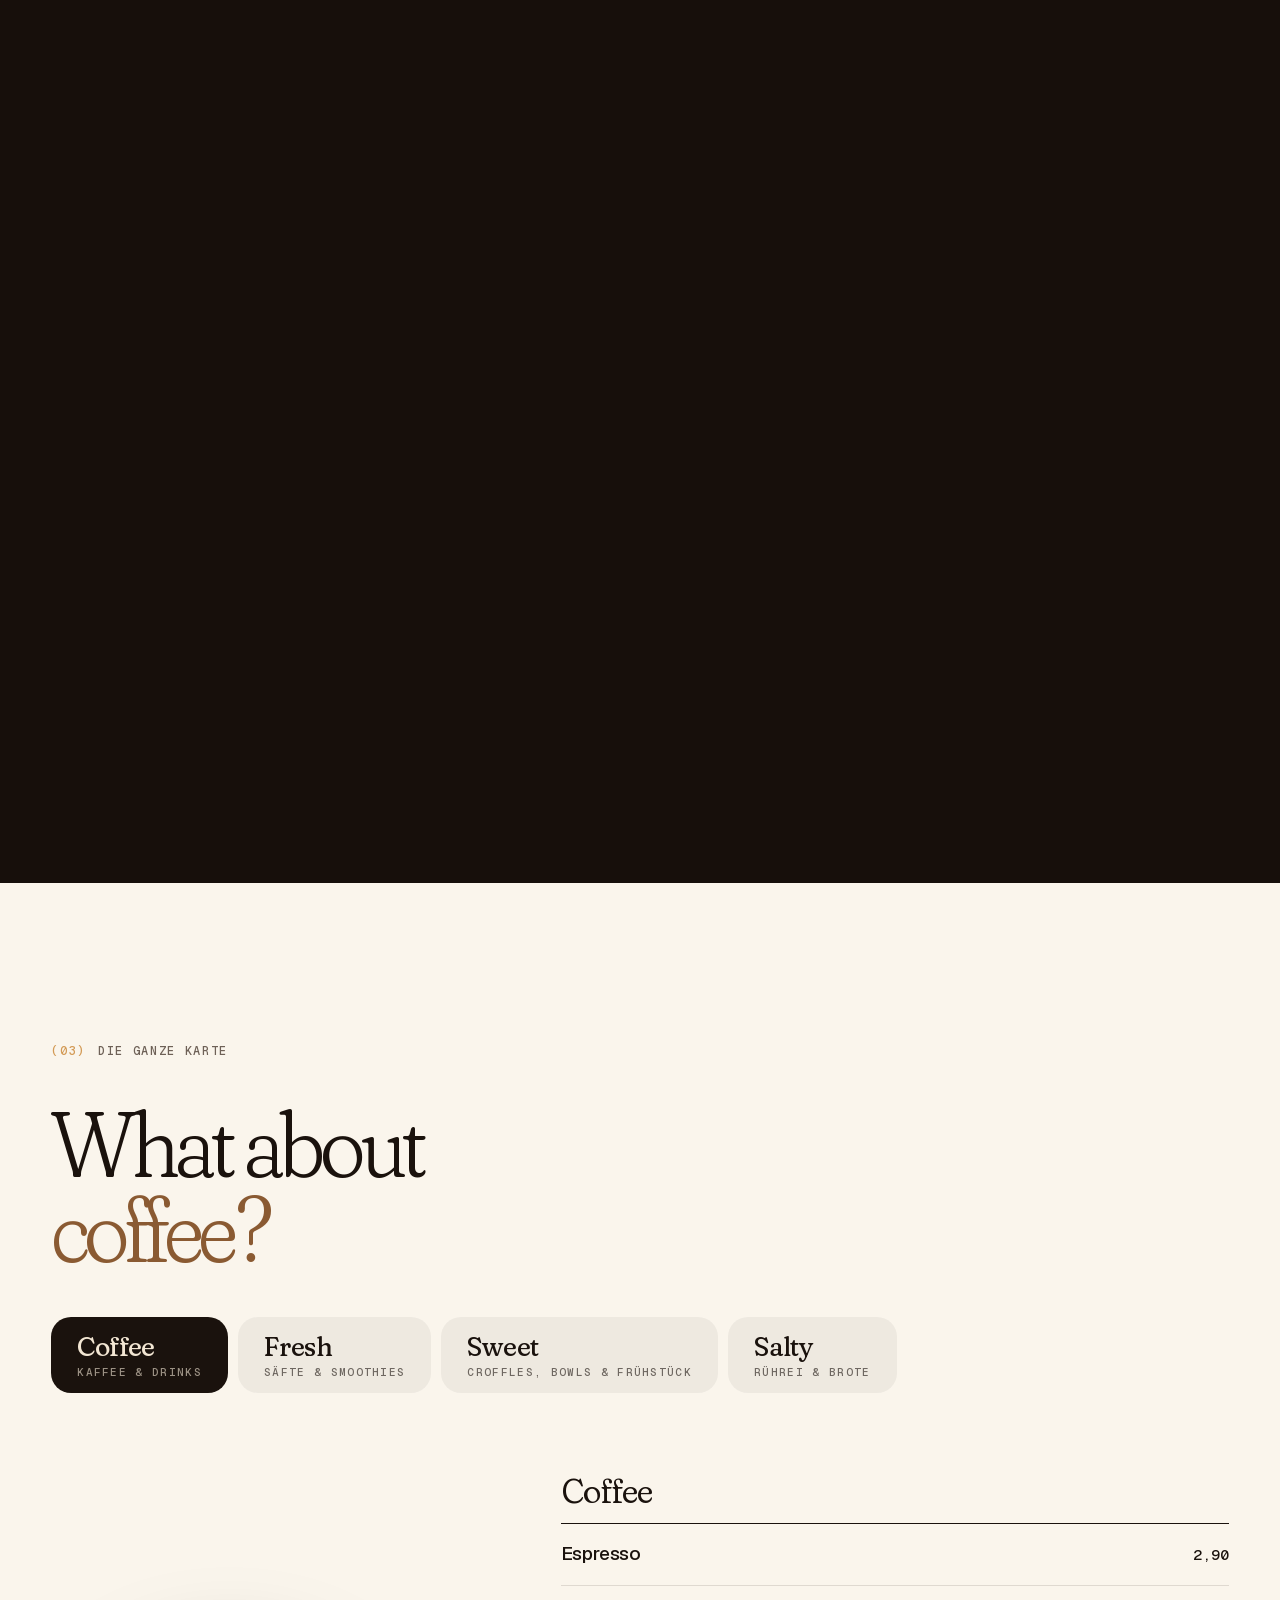
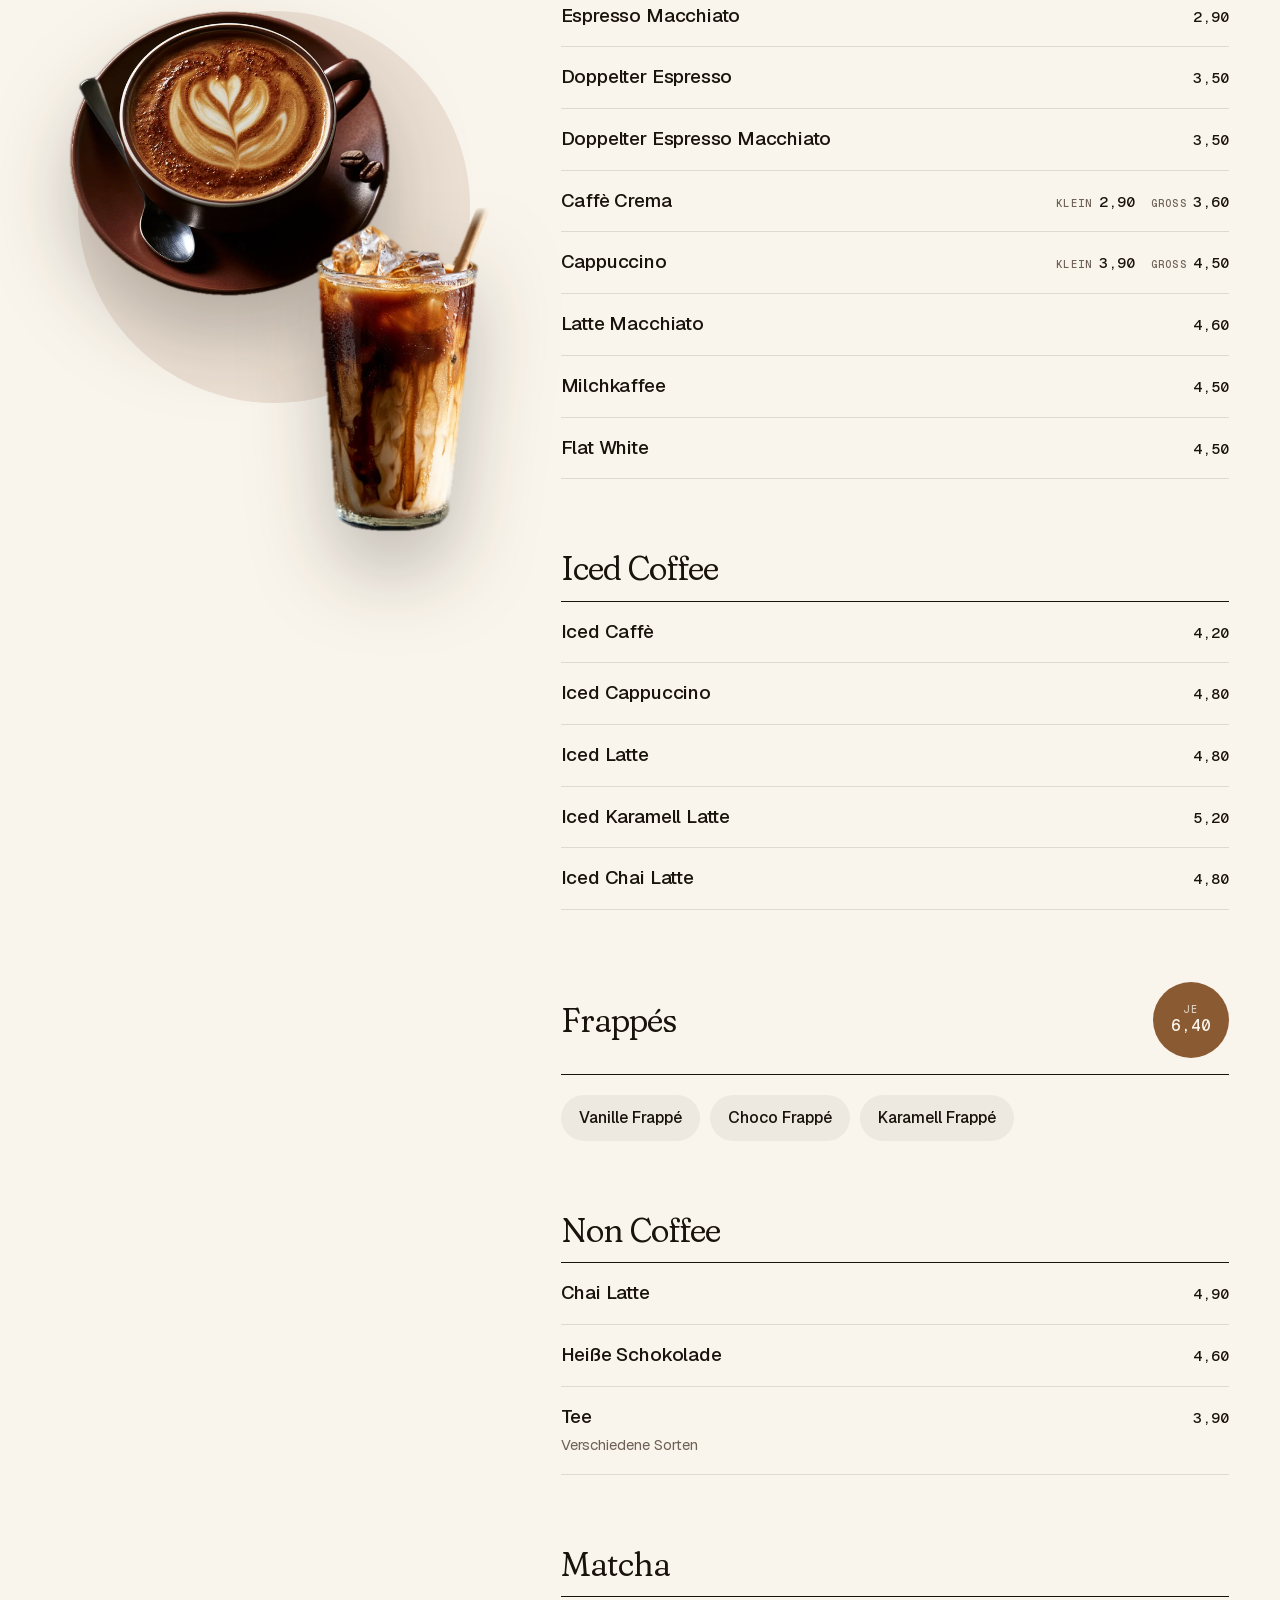
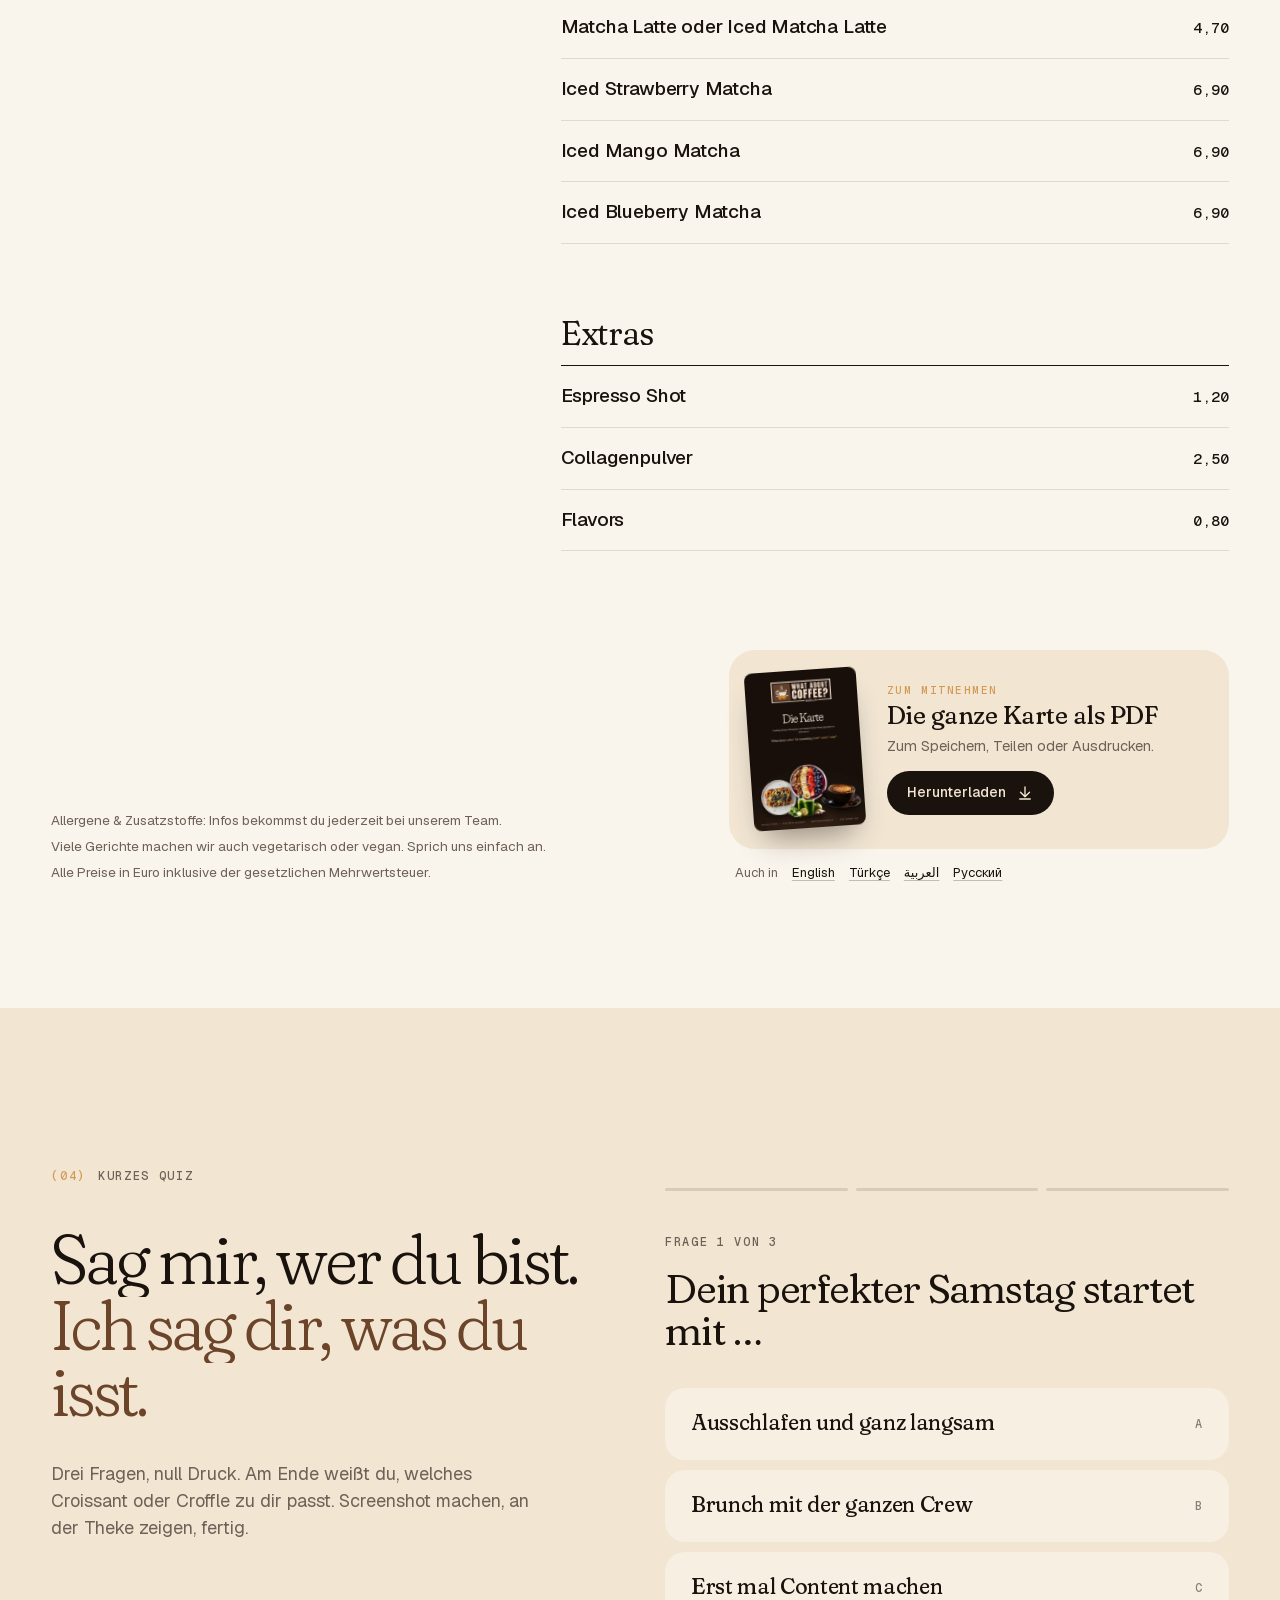
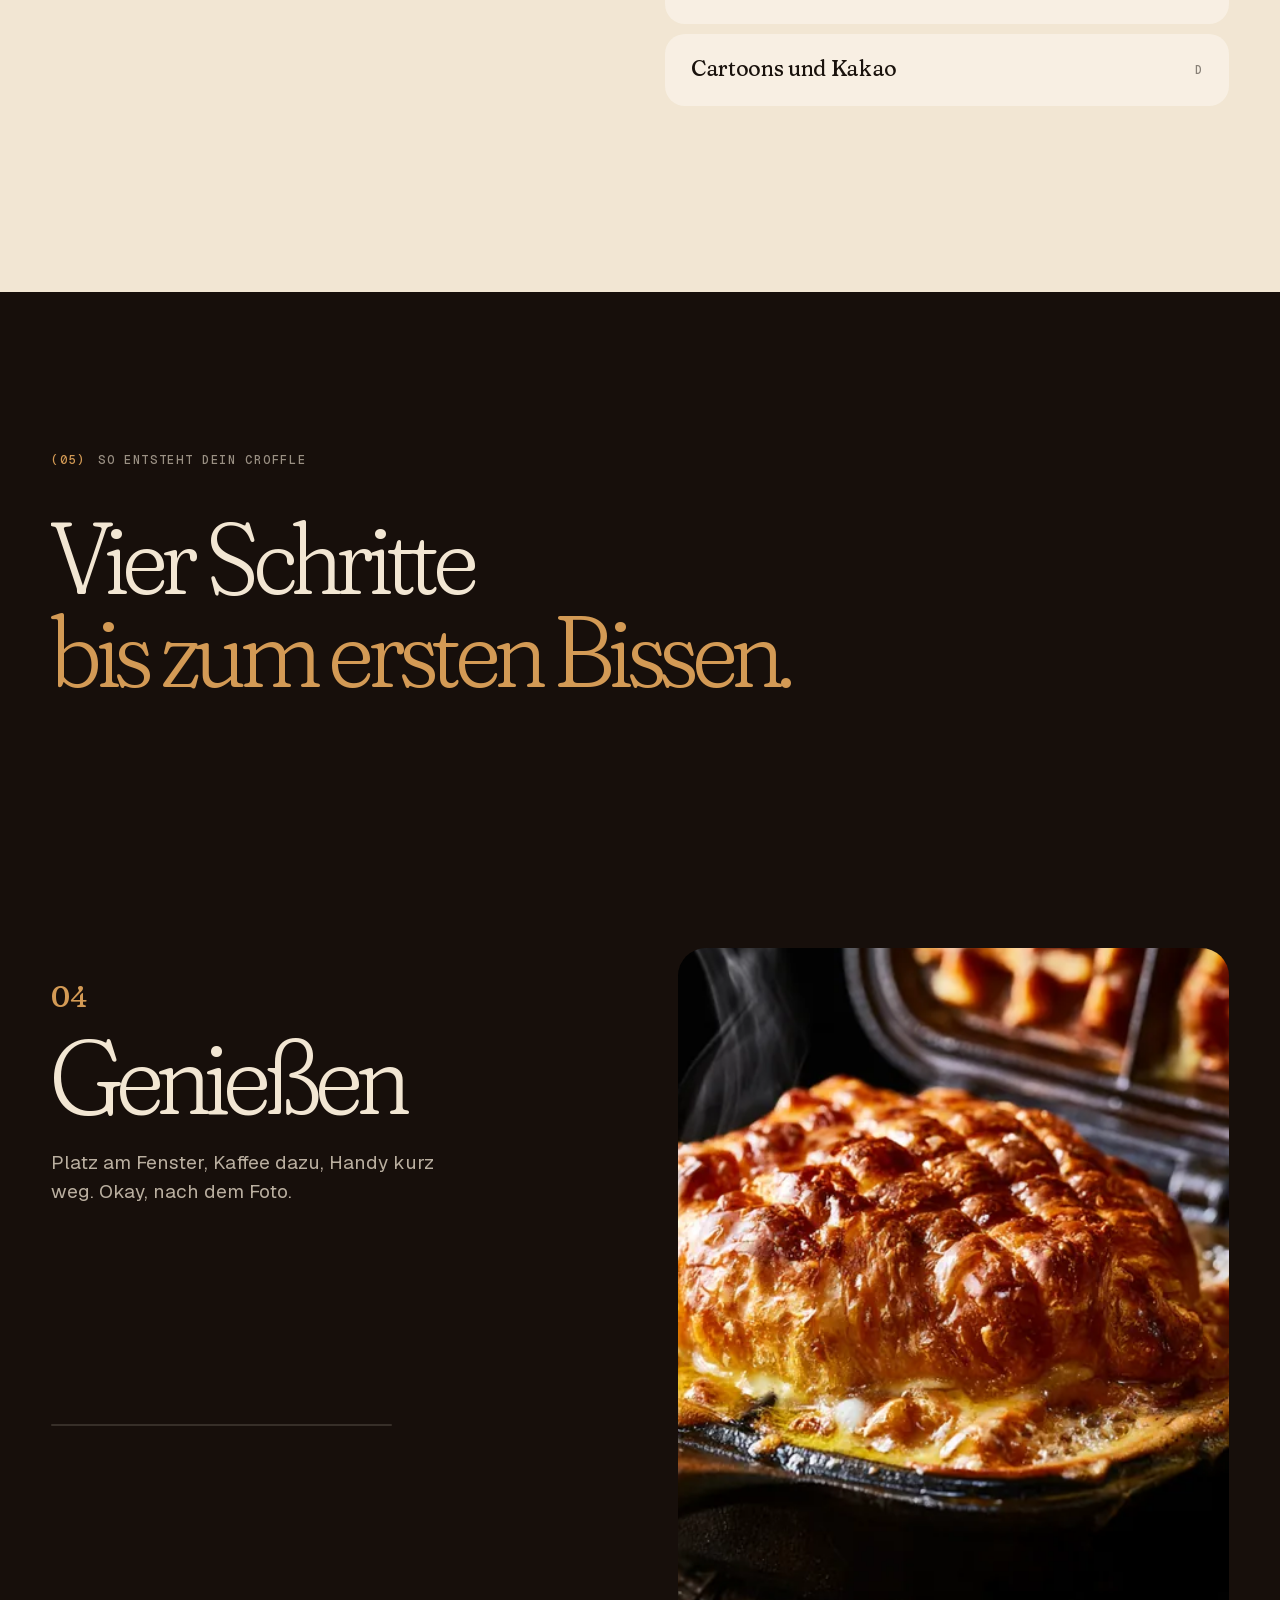
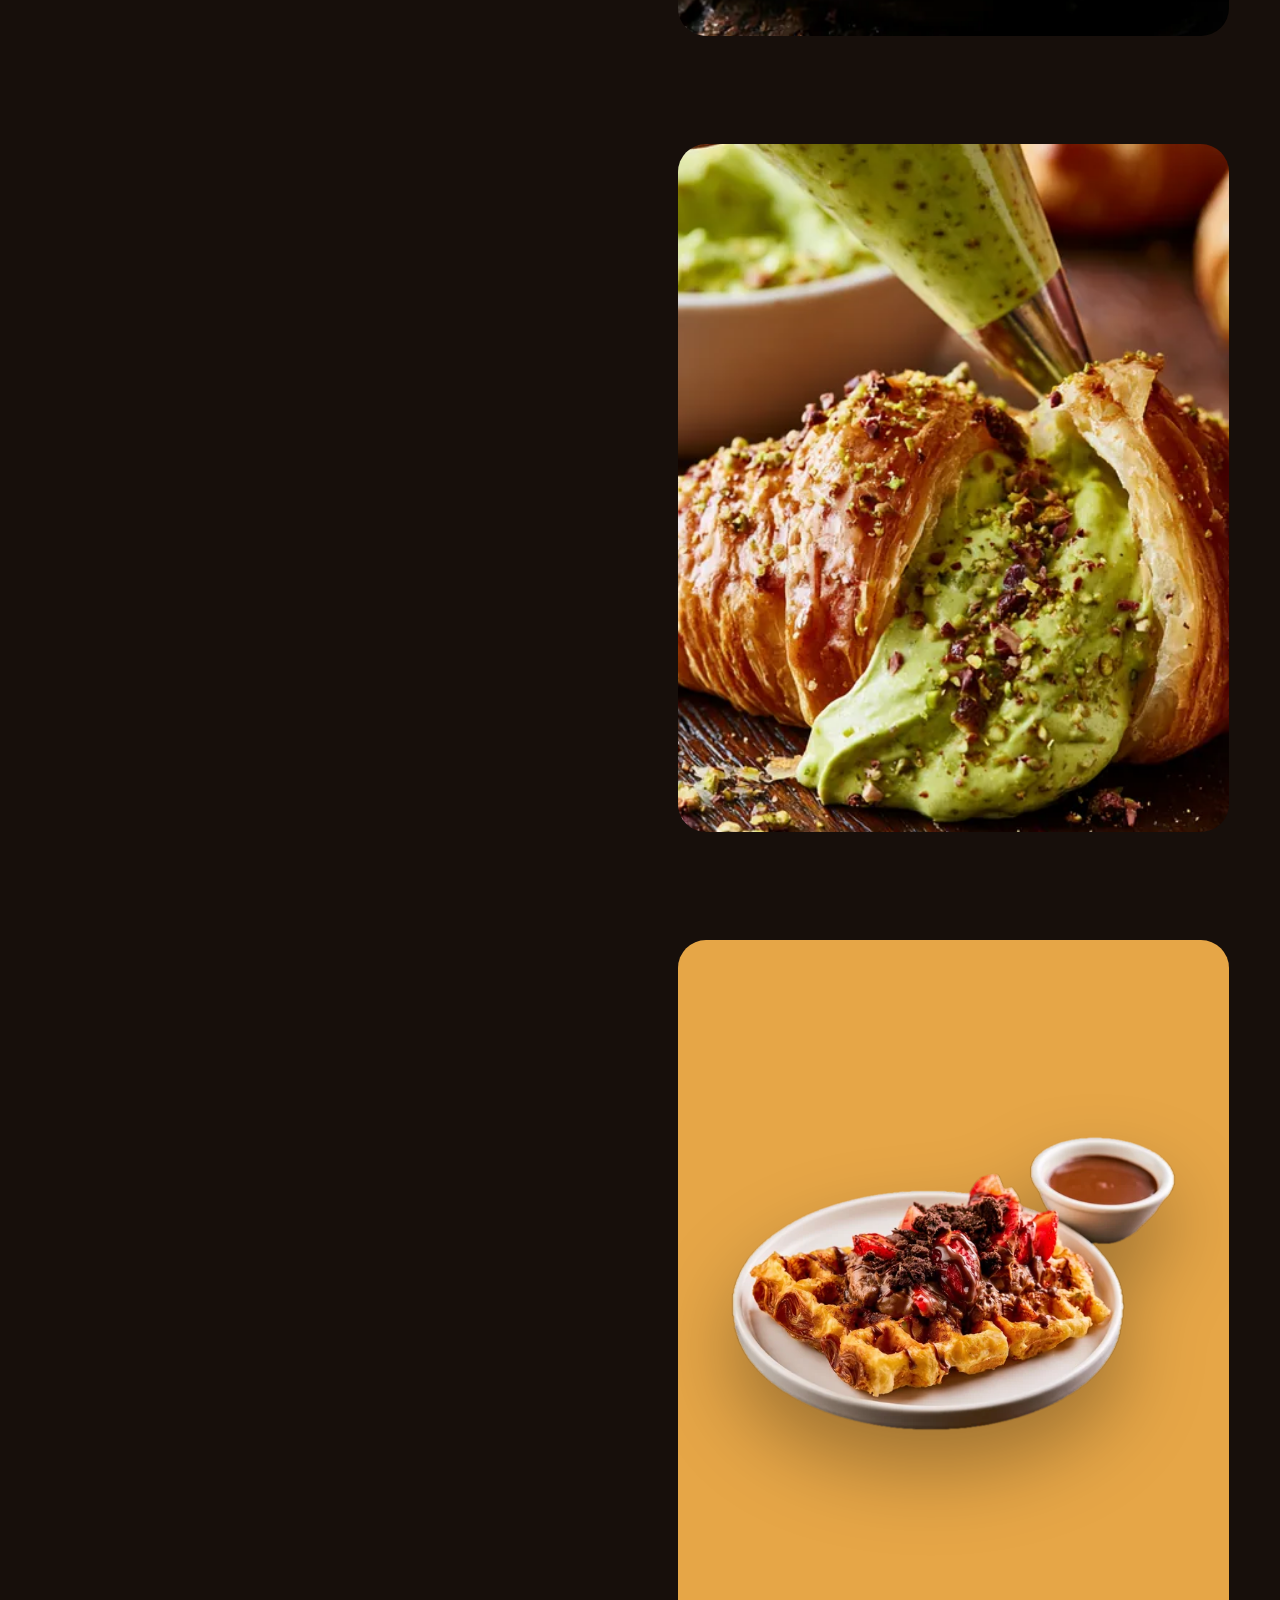
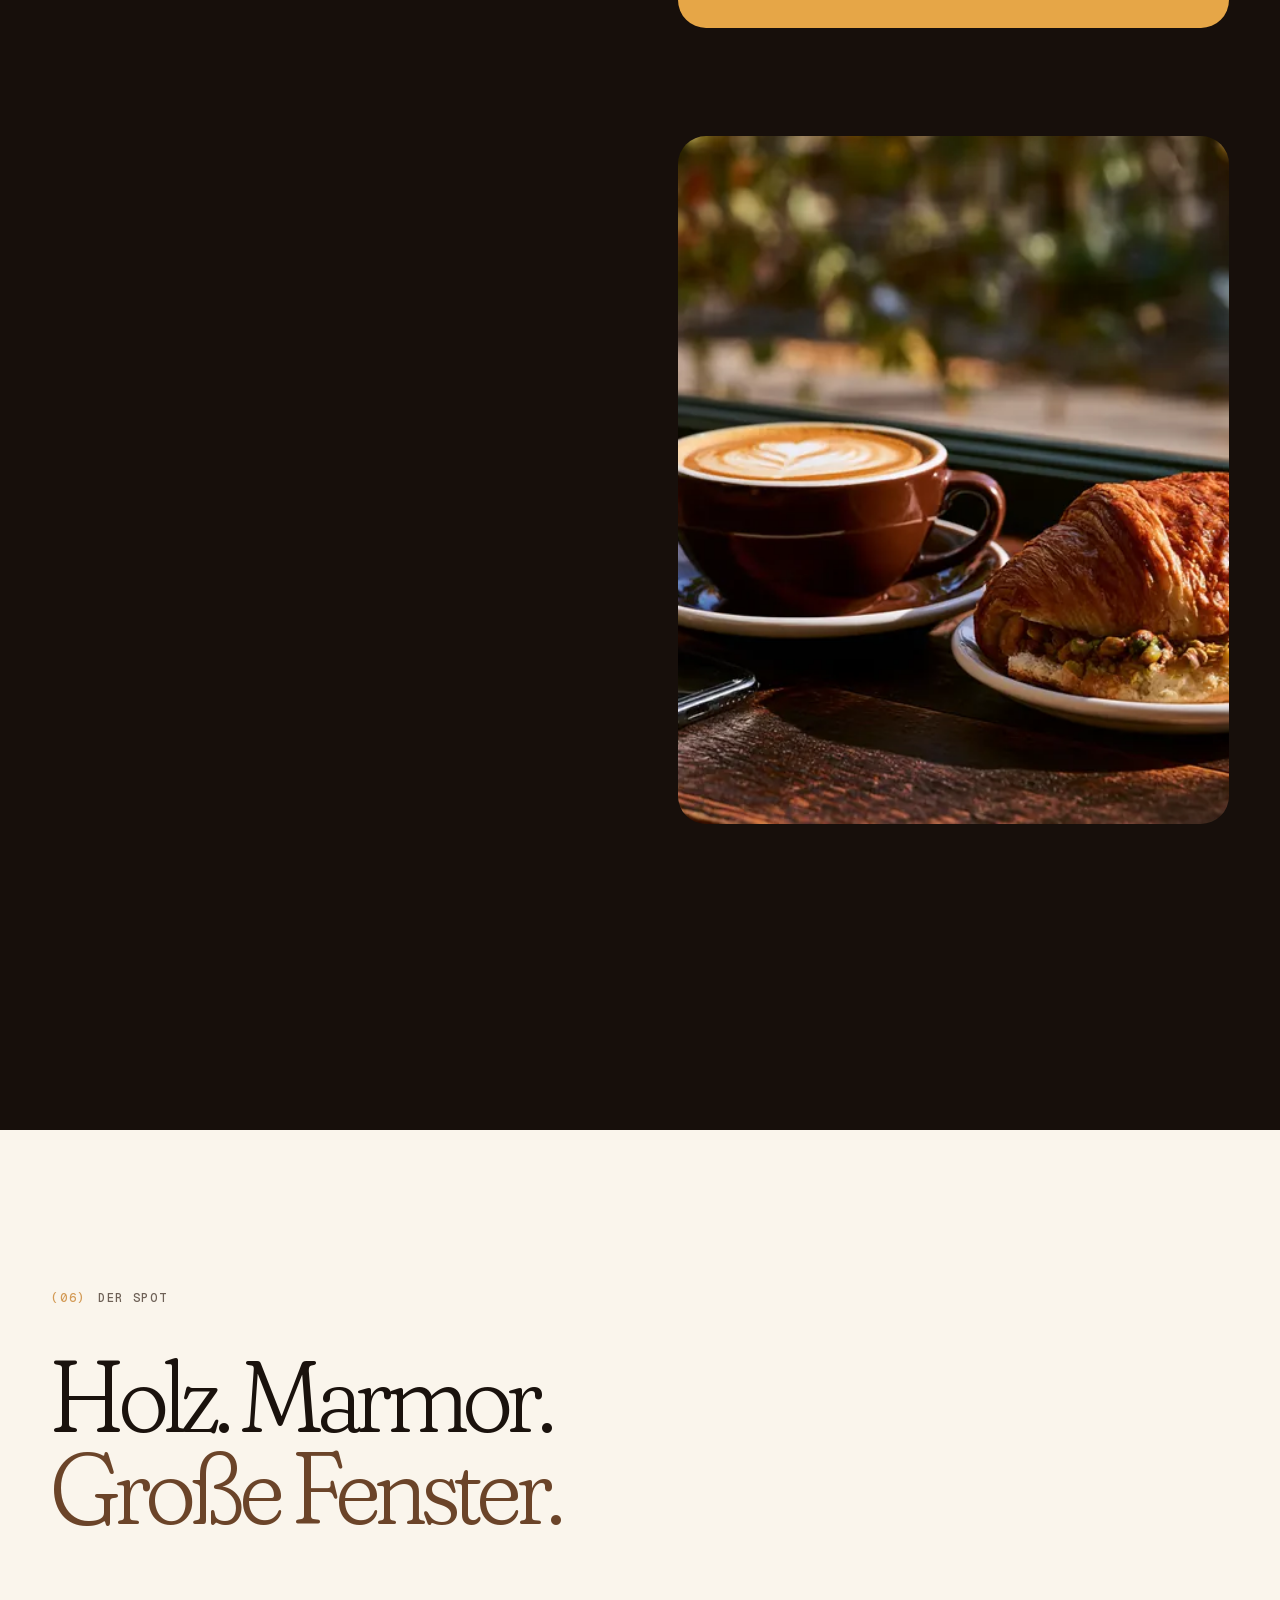
==== commit 50a205cb: "What about coffee? Website 202611251231 Co-Authored-By: Claude Opus 5.5 <noreply@anthropic.com>" ====
--- a/index.html
+++ b/index.html
@@ -1,7 +1,6 @@
 <!doctype html>
 <html lang="de">
 <head>
-  <meta name="robots" content="noindex, nofollow">
   <meta charset="utf-8">
   <meta name="viewport" content="width=device-width, initial-scale=1, viewport-fit=cover">
   <script>
@@ -13,11 +12,11 @@
       d.lang = lang;
       d.dir = lang === "ar" ? "rtl" : "ltr";
       if (lang !== "de") d.classList.add("i18n-wait");
-      var extra = { ru: "Literata:ital,opsz,wght@0,7..72,200..800;1,7..72,200..800", ar: "Amiri:ital,wght@0,400;0,700&family=IBM+Plex+Sans+Arabic:wght@300;400;500;600" }[lang];
-      if (extra) {
+      // Schriften lokal (DSGVO, tools/fonts_lokal.py), Kyrillisch und Arabisch nur in der jeweiligen Sprache
+      if (lang === "ru" || lang === "ar") {
         var l = document.createElement("link");
         l.rel = "stylesheet";
-        l.href = "https://fonts.googleapis.com/css2?family=" + extra + "&display=swap";
+        l.href = "css/fonts-" + lang + ".css";
         document.head.appendChild(l);
       }
       setTimeout(function () { d.classList.remove("i18n-wait"); }, 4000);
@@ -29,15 +28,13 @@
   <meta property="og:type" content="website">
   <meta property="og:title" content="What about coffee? Berlin Zehlendorf">
   <meta property="og:description" content="Kaffee, Croffles, gefüllte Croissants und Açaí Bowls. Zehlendorf und Frankfurter Allee, Berlin.">
-  <meta property="og:image" content="https://nadercbz.github.io/what-about-coffee/assets/og.jpg">
+  <meta property="og:image" content="https://whataboutcoffee.de/assets/og.jpg">
   <meta property="og:image:width" content="1200">
   <meta property="og:image:height" content="630">
   <meta name="twitter:card" content="summary_large_image">
   <link rel="icon" href="assets/icon.svg" type="image/svg+xml">
   <link rel="apple-touch-icon" href="assets/logo/apple-touch-icon.png">
-  <link rel="preconnect" href="https://fonts.googleapis.com">
-  <link rel="preconnect" href="https://fonts.gstatic.com" crossorigin>
-  <link href="https://fonts.googleapis.com/css2?family=Fraunces:ital,opsz,wght,SOFT,WONK@0,9..144,100..900,0..100,0..1;1,9..144,100..900,0..100,0..1&family=Geist:wght@300..700&family=Geist+Mono:wght@400;500&display=swap" rel="stylesheet">
+  <link rel="stylesheet" href="css/fonts.css">
   <link rel="preload" as="image" href="assets/video/ambient-poster-hoch.webp" media="(max-aspect-ratio: 3/4)">
   <link rel="preload" as="image" href="assets/video/ambient-poster.webp" media="(min-aspect-ratio: 3/4)">
   <link rel="stylesheet" href="css/style.css">
@@ -400,7 +397,7 @@
       <span>© 2026 What about coffee?</span>
       <span>Berliner Straße 1, 14169 Berlin</span>
       <span class="foot__clock">Berlin <b data-clock>00:00</b></span>
-      <span class="foot__links"><a href="#" data-cursor="hover" data-i18n="foot.imprint">Impressum</a><a href="#" data-cursor="hover" data-i18n="foot.privacy">Datenschutz</a><a href="https://www.instagram.com/whataboutcoffeeberlin/" target="_blank" rel="noopener" data-cursor="hover">Instagram</a></span>
+      <span class="foot__links"><a href="impressum.html" data-cursor="hover" data-i18n="foot.imprint">Impressum</a><a href="datenschutz.html" data-cursor="hover" data-i18n="foot.privacy">Datenschutz</a><a href="https://www.instagram.com/whataboutcoffeeberlin/" target="_blank" rel="noopener" data-cursor="hover">Instagram</a></span>
     </div>
   </footer>
 
--- a/css/fonts.css
+++ b/css/fonts.css
@@ -0,0 +1,208 @@
+/* Generiert von tools/fonts_lokal.py, Schriften lokal (OFL) */
+/* vietnamese */
+@font-face {
+  font-family: 'Fraunces';
+  font-style: italic;
+  font-weight: 100 900;
+  font-display: swap;
+  src: url(../assets/fonts/d9d0a04e3296.woff2) format('woff2');
+  unicode-range: U+0102-0103, U+0110-0111, U+0128-0129, U+0168-0169, U+01A0-01A1, U+01AF-01B0, U+0300-0301, U+0303-0304, U+0308-0309, U+0323, U+0329, U+1EA0-1EF9, U+20AB;
+}
+/* latin-ext */
+@font-face {
+  font-family: 'Fraunces';
+  font-style: italic;
+  font-weight: 100 900;
+  font-display: swap;
+  src: url(../assets/fonts/2ea8abfdb20b.woff2) format('woff2');
+  unicode-range: U+0100-02BA, U+02BD-02C5, U+02C7-02CC, U+02CE-02D7, U+02DD-02FF, U+0304, U+0308, U+0329, U+1D00-1DBF, U+1E00-1E9F, U+1EF2-1EFF, U+2020, U+20A0-20AB, U+20AD-20C4, U+2113, U+2C60-2C7F, U+A720-A7FF;
+}
+/* latin */
+@font-face {
+  font-family: 'Fraunces';
+  font-style: italic;
+  font-weight: 100 900;
+  font-display: swap;
+  src: url(../assets/fonts/aeae65cbd0ff.woff2) format('woff2');
+  unicode-range: U+0000-00FF, U+0131, U+0152-0153, U+02BB-02BC, U+02C6, U+02DA, U+02DC, U+0304, U+0308, U+0329, U+2000-206F, U+20AC, U+2122, U+2191, U+2193, U+2212, U+2215, U+FEFF, U+FFFD;
+}
+/* vietnamese */
+@font-face {
+  font-family: 'Fraunces';
+  font-style: normal;
+  font-weight: 100 900;
+  font-display: swap;
+  src: url(../assets/fonts/8b6d07aaa086.woff2) format('woff2');
+  unicode-range: U+0102-0103, U+0110-0111, U+0128-0129, U+0168-0169, U+01A0-01A1, U+01AF-01B0, U+0300-0301, U+0303-0304, U+0308-0309, U+0323, U+0329, U+1EA0-1EF9, U+20AB;
+}
+/* latin-ext */
+@font-face {
+  font-family: 'Fraunces';
+  font-style: normal;
+  font-weight: 100 900;
+  font-display: swap;
+  src: url(../assets/fonts/87eba1bfb06f.woff2) format('woff2');
+  unicode-range: U+0100-02BA, U+02BD-02C5, U+02C7-02CC, U+02CE-02D7, U+02DD-02FF, U+0304, U+0308, U+0329, U+1D00-1DBF, U+1E00-1E9F, U+1EF2-1EFF, U+2020, U+20A0-20AB, U+20AD-20C4, U+2113, U+2C60-2C7F, U+A720-A7FF;
+}
+/* latin */
+@font-face {
+  font-family: 'Fraunces';
+  font-style: normal;
+  font-weight: 100 900;
+  font-display: swap;
+  src: url(../assets/fonts/49e2c416f20b.woff2) format('woff2');
+  unicode-range: U+0000-00FF, U+0131, U+0152-0153, U+02BB-02BC, U+02C6, U+02DA, U+02DC, U+0304, U+0308, U+0329, U+2000-206F, U+20AC, U+2122, U+2191, U+2193, U+2212, U+2215, U+FEFF, U+FFFD;
+}
+/* cyrillic-ext */
+@font-face {
+  font-family: 'Geist';
+  font-style: normal;
+  font-weight: 300 700;
+  font-display: swap;
+  src: url(../assets/fonts/68a810e547bc.woff2) format('woff2');
+  unicode-range: U+0460-052F, U+1C80-1C8A, U+20B4, U+2DE0-2DFF, U+A640-A69F, U+FE2E-FE2F;
+}
+/* cyrillic */
+@font-face {
+  font-family: 'Geist';
+  font-style: normal;
+  font-weight: 300 700;
+  font-display: swap;
+  src: url(../assets/fonts/a1c8a0c8f3f5.woff2) format('woff2');
+  unicode-range: U+0301, U+0400-045F, U+0490-0491, U+04B0-04B1, U+2116;
+}
+/* vietnamese */
+@font-face {
+  font-family: 'Geist';
+  font-style: normal;
+  font-weight: 300 700;
+  font-display: swap;
+  src: url(../assets/fonts/a625f9acf459.woff2) format('woff2');
+  unicode-range: U+0102-0103, U+0110-0111, U+0128-0129, U+0168-0169, U+01A0-01A1, U+01AF-01B0, U+0300-0301, U+0303-0304, U+0308-0309, U+0323, U+0329, U+1EA0-1EF9, U+20AB;
+}
+/* latin-ext */
+@font-face {
+  font-family: 'Geist';
+  font-style: normal;
+  font-weight: 300 700;
+  font-display: swap;
+  src: url(../assets/fonts/e6da4874bc09.woff2) format('woff2');
+  unicode-range: U+0100-02BA, U+02BD-02C5, U+02C7-02CC, U+02CE-02D7, U+02DD-02FF, U+0304, U+0308, U+0329, U+1D00-1DBF, U+1E00-1E9F, U+1EF2-1EFF, U+2020, U+20A0-20AB, U+20AD-20C4, U+2113, U+2C60-2C7F, U+A720-A7FF;
+}
+/* latin */
+@font-face {
+  font-family: 'Geist';
+  font-style: normal;
+  font-weight: 300 700;
+  font-display: swap;
+  src: url(../assets/fonts/edc7ad59a4fc.woff2) format('woff2');
+  unicode-range: U+0000-00FF, U+0131, U+0152-0153, U+02BB-02BC, U+02C6, U+02DA, U+02DC, U+0304, U+0308, U+0329, U+2000-206F, U+20AC, U+2122, U+2191, U+2193, U+2212, U+2215, U+FEFF, U+FFFD;
+}
+/* cyrillic-ext */
+@font-face {
+  font-family: 'Geist Mono';
+  font-style: normal;
+  font-weight: 400;
+  font-display: swap;
+  src: url(../assets/fonts/dae6a07f167f.woff2) format('woff2');
+  unicode-range: U+0460-052F, U+1C80-1C8A, U+20B4, U+2DE0-2DFF, U+A640-A69F, U+FE2E-FE2F;
+}
+/* cyrillic */
+@font-face {
+  font-family: 'Geist Mono';
+  font-style: normal;
+  font-weight: 400;
+  font-display: swap;
+  src: url(../assets/fonts/dcb71be33572.woff2) format('woff2');
+  unicode-range: U+0301, U+0400-045F, U+0490-0491, U+04B0-04B1, U+2116;
+}
+/* symbols2 */
+@font-face {
+  font-family: 'Geist Mono';
+  font-style: normal;
+  font-weight: 400;
+  font-display: swap;
+  src: url(../assets/fonts/1ce8b640db91.woff2) format('woff2');
+  unicode-range: U+2000-2001, U+2004-2008, U+200A, U+23B8-23BD, U+2500-259F;
+}
+/* vietnamese */
+@font-face {
+  font-family: 'Geist Mono';
+  font-style: normal;
+  font-weight: 400;
+  font-display: swap;
+  src: url(../assets/fonts/e4bb3dddb89a.woff2) format('woff2');
+  unicode-range: U+0102-0103, U+0110-0111, U+0128-0129, U+0168-0169, U+01A0-01A1, U+01AF-01B0, U+0300-0301, U+0303-0304, U+0308-0309, U+0323, U+0329, U+1EA0-1EF9, U+20AB;
+}
+/* latin-ext */
+@font-face {
+  font-family: 'Geist Mono';
+  font-style: normal;
+  font-weight: 400;
+  font-display: swap;
+  src: url(../assets/fonts/afda9bccb242.woff2) format('woff2');
+  unicode-range: U+0100-02BA, U+02BD-02C5, U+02C7-02CC, U+02CE-02D7, U+02DD-02FF, U+0304, U+0308, U+0329, U+1D00-1DBF, U+1E00-1E9F, U+1EF2-1EFF, U+2020, U+20A0-20AB, U+20AD-20C4, U+2113, U+2C60-2C7F, U+A720-A7FF;
+}
+/* latin */
+@font-face {
+  font-family: 'Geist Mono';
+  font-style: normal;
+  font-weight: 400;
+  font-display: swap;
+  src: url(../assets/fonts/01c0aaee1ceb.woff2) format('woff2');
+  unicode-range: U+0000-00FF, U+0131, U+0152-0153, U+02BB-02BC, U+02C6, U+02DA, U+02DC, U+0304, U+0308, U+0329, U+2000-206F, U+20AC, U+2122, U+2191, U+2193, U+2212, U+2215, U+FEFF, U+FFFD;
+}
+/* cyrillic-ext */
+@font-face {
+  font-family: 'Geist Mono';
+  font-style: normal;
+  font-weight: 500;
+  font-display: swap;
+  src: url(../assets/fonts/dae6a07f167f.woff2) format('woff2');
+  unicode-range: U+0460-052F, U+1C80-1C8A, U+20B4, U+2DE0-2DFF, U+A640-A69F, U+FE2E-FE2F;
+}
+/* cyrillic */
+@font-face {
+  font-family: 'Geist Mono';
+  font-style: normal;
+  font-weight: 500;
+  font-display: swap;
+  src: url(../assets/fonts/dcb71be33572.woff2) format('woff2');
+  unicode-range: U+0301, U+0400-045F, U+0490-0491, U+04B0-04B1, U+2116;
+}
+/* symbols2 */
+@font-face {
+  font-family: 'Geist Mono';
+  font-style: normal;
+  font-weight: 500;
+  font-display: swap;
+  src: url(../assets/fonts/1ce8b640db91.woff2) format('woff2');
+  unicode-range: U+2000-2001, U+2004-2008, U+200A, U+23B8-23BD, U+2500-259F;
+}
+/* vietnamese */
+@font-face {
+  font-family: 'Geist Mono';
+  font-style: normal;
+  font-weight: 500;
+  font-display: swap;
+  src: url(../assets/fonts/e4bb3dddb89a.woff2) format('woff2');
+  unicode-range: U+0102-0103, U+0110-0111, U+0128-0129, U+0168-0169, U+01A0-01A1, U+01AF-01B0, U+0300-0301, U+0303-0304, U+0308-0309, U+0323, U+0329, U+1EA0-1EF9, U+20AB;
+}
+/* latin-ext */
+@font-face {
+  font-family: 'Geist Mono';
+  font-style: normal;
+  font-weight: 500;
+  font-display: swap;
+  src: url(../assets/fonts/afda9bccb242.woff2) format('woff2');
+  unicode-range: U+0100-02BA, U+02BD-02C5, U+02C7-02CC, U+02CE-02D7, U+02DD-02FF, U+0304, U+0308, U+0329, U+1D00-1DBF, U+1E00-1E9F, U+1EF2-1EFF, U+2020, U+20A0-20AB, U+20AD-20C4, U+2113, U+2C60-2C7F, U+A720-A7FF;
+}
+/* latin */
+@font-face {
+  font-family: 'Geist Mono';
+  font-style: normal;
+  font-weight: 500;
+  font-display: swap;
+  src: url(../assets/fonts/01c0aaee1ceb.woff2) format('woff2');
+  unicode-range: U+0000-00FF, U+0131, U+0152-0153, U+02BB-02BC, U+02C6, U+02DA, U+02DC, U+0304, U+0308, U+0329, U+2000-206F, U+20AC, U+2122, U+2191, U+2193, U+2212, U+2215, U+FEFF, U+FFFD;
+}
